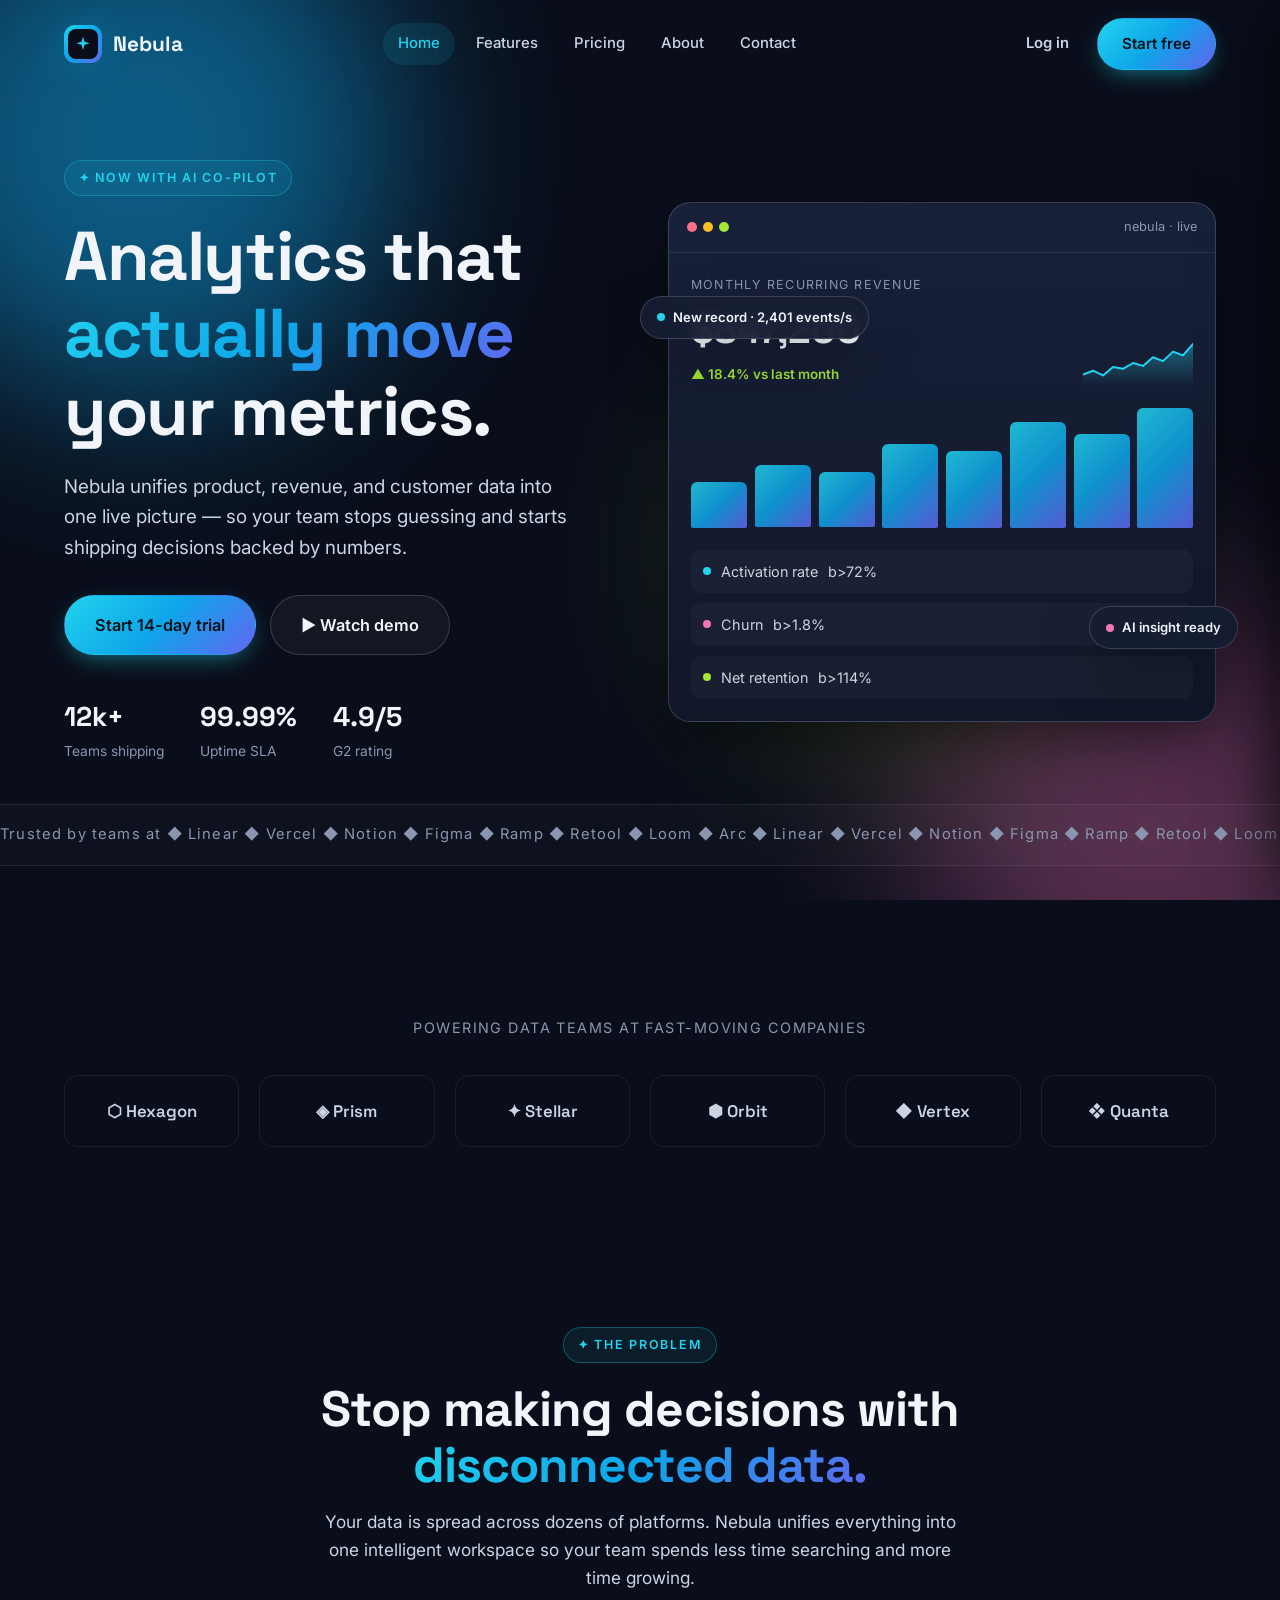
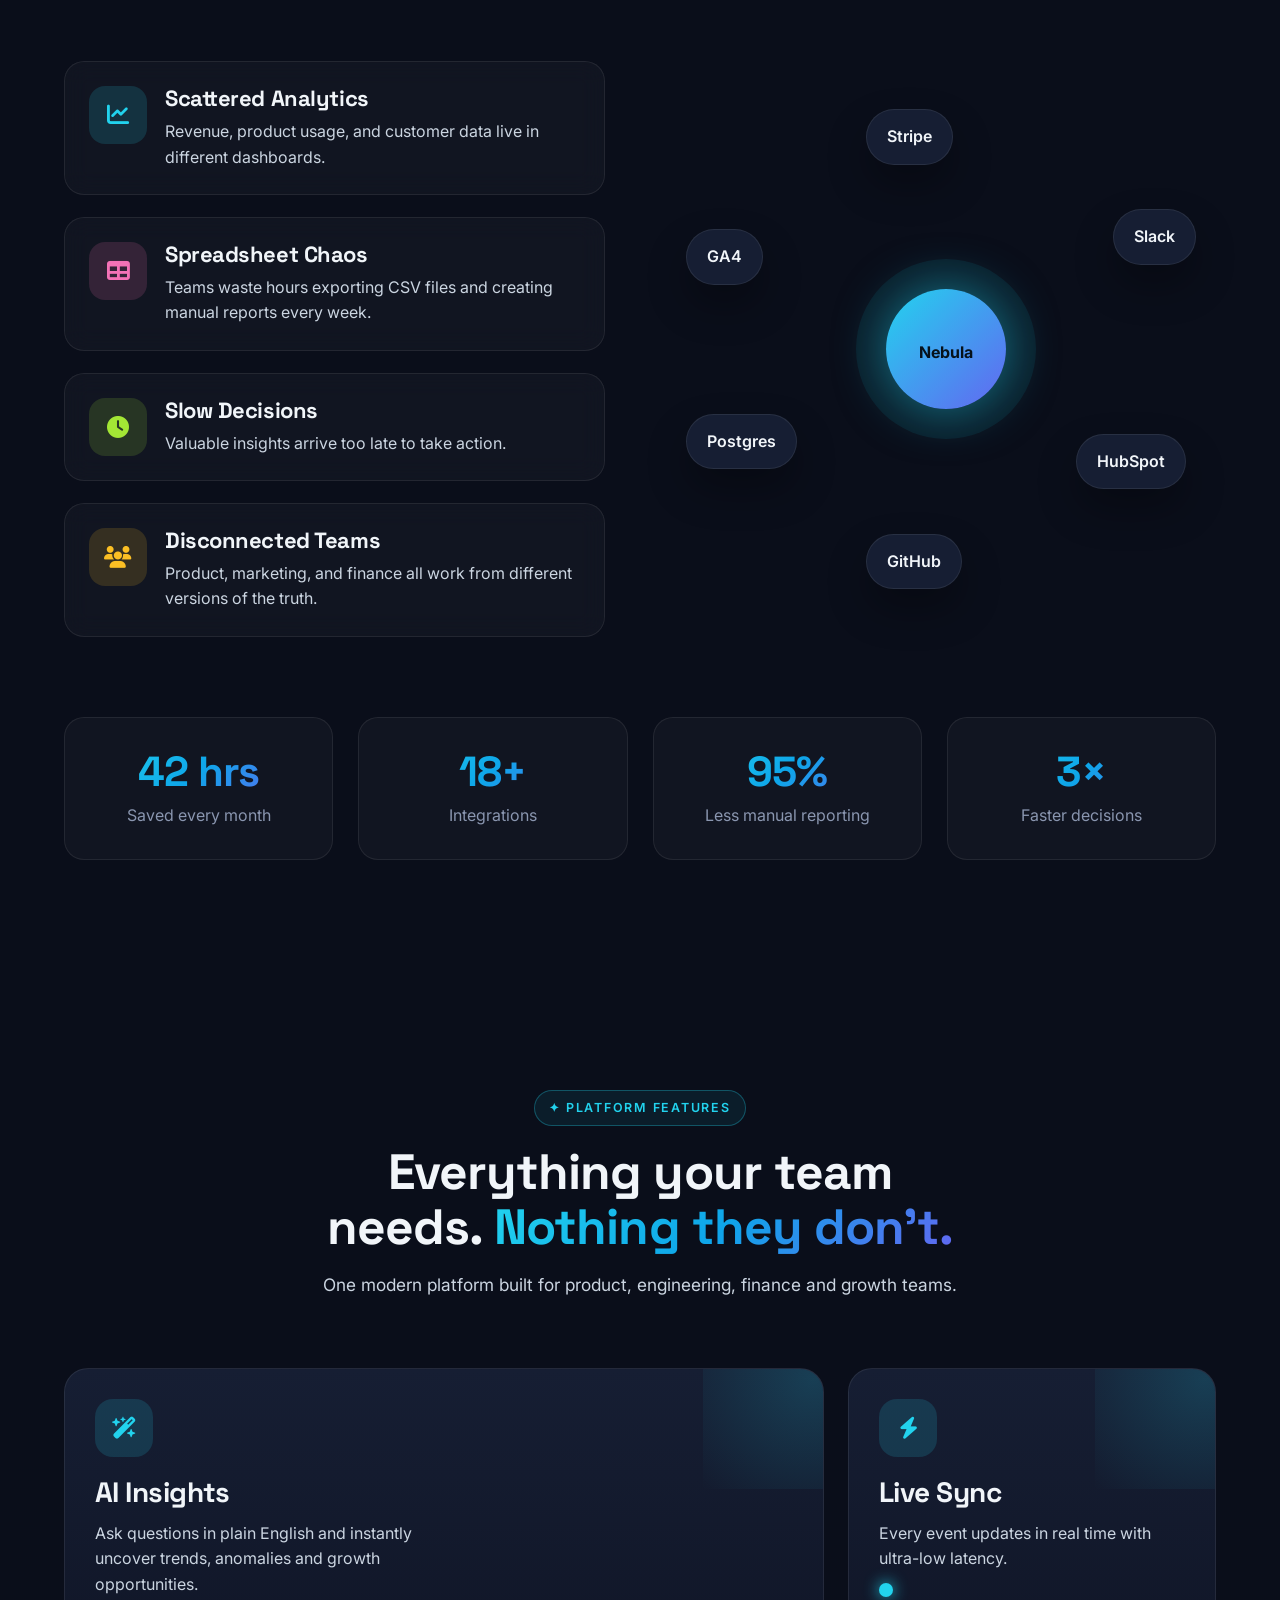
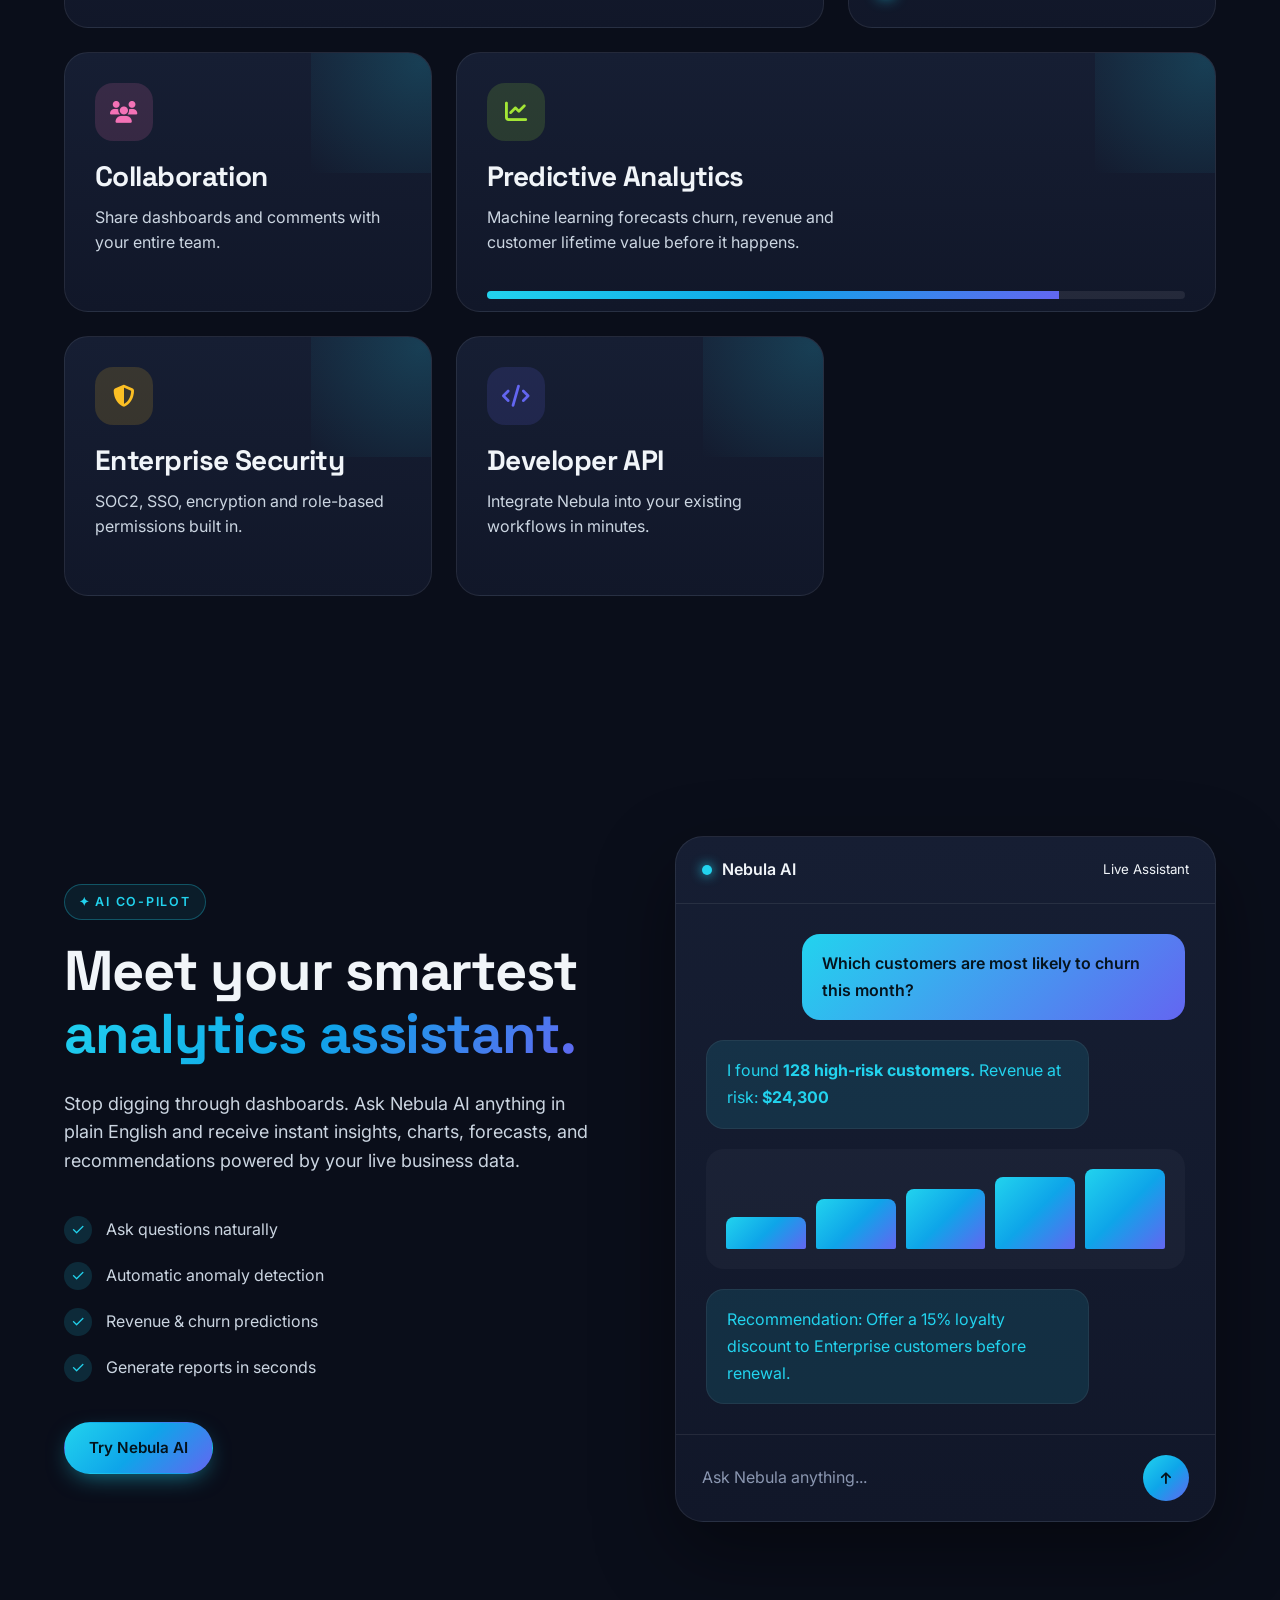
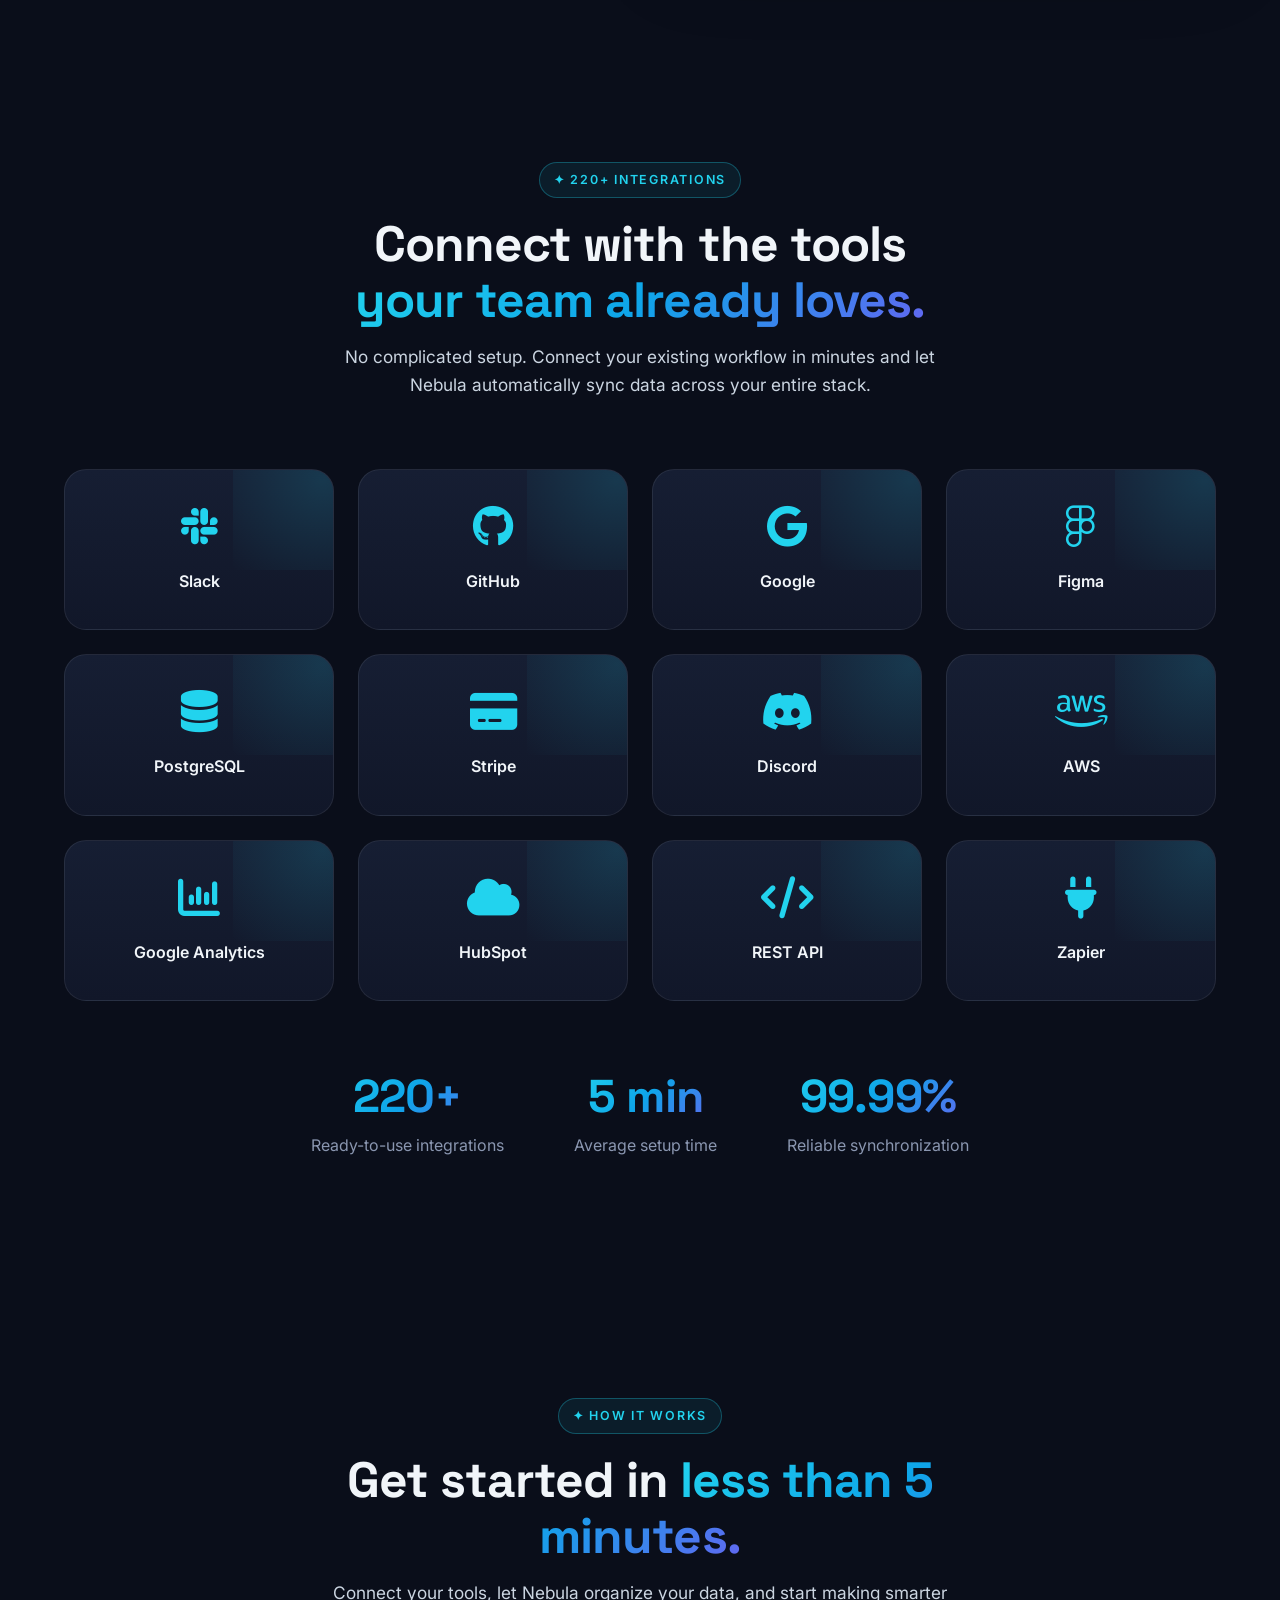
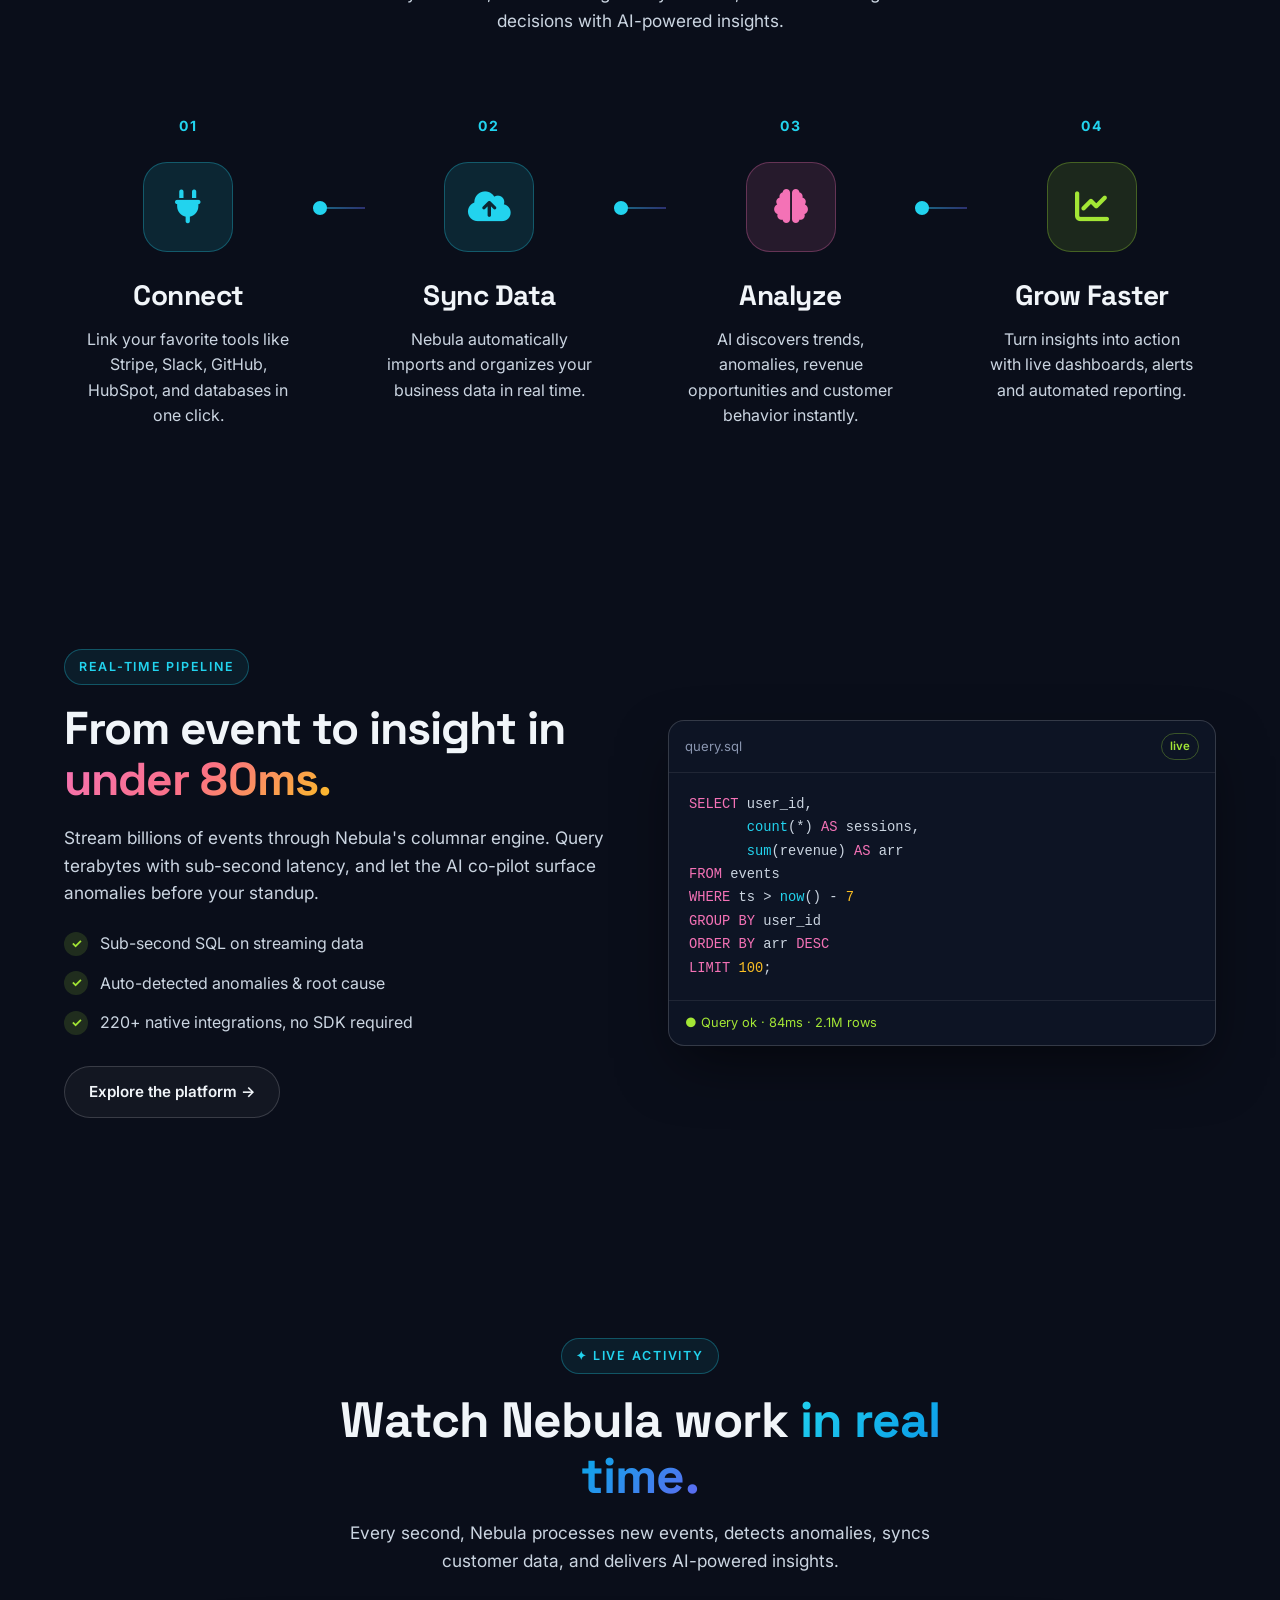
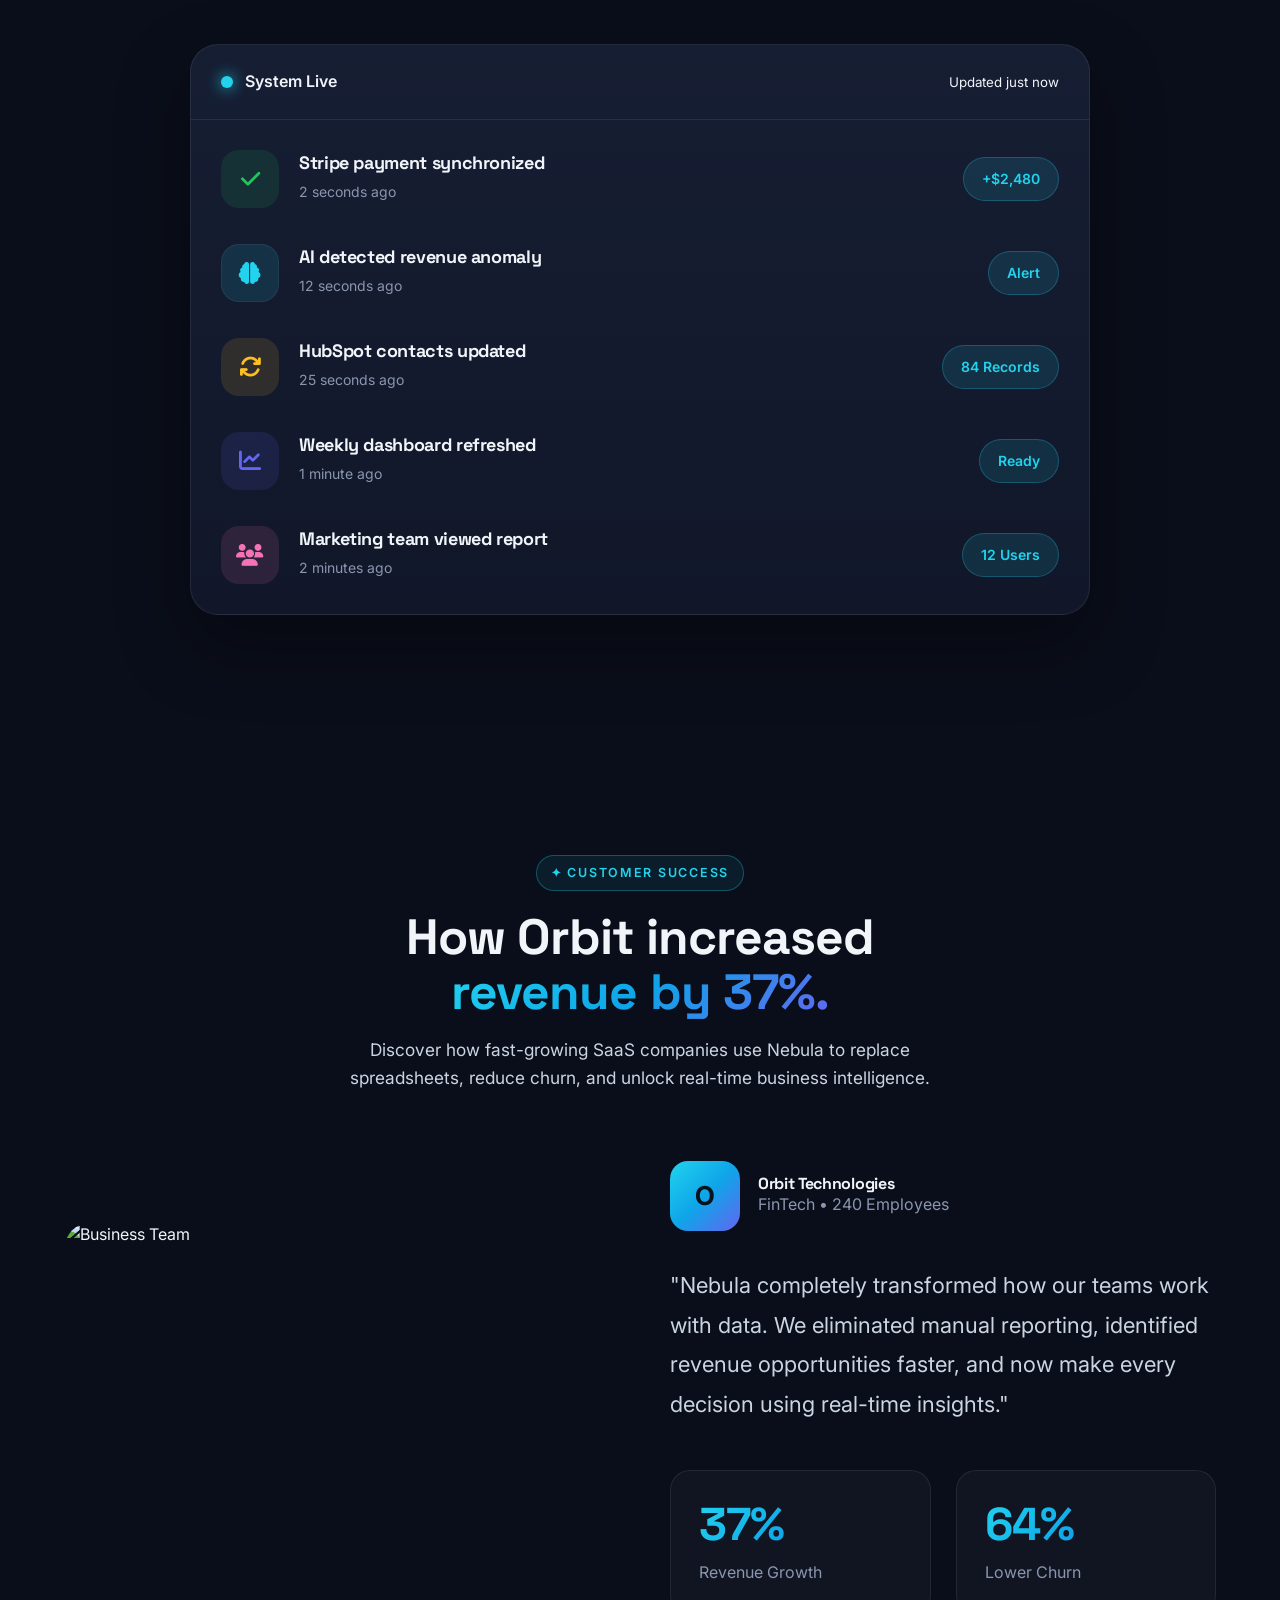
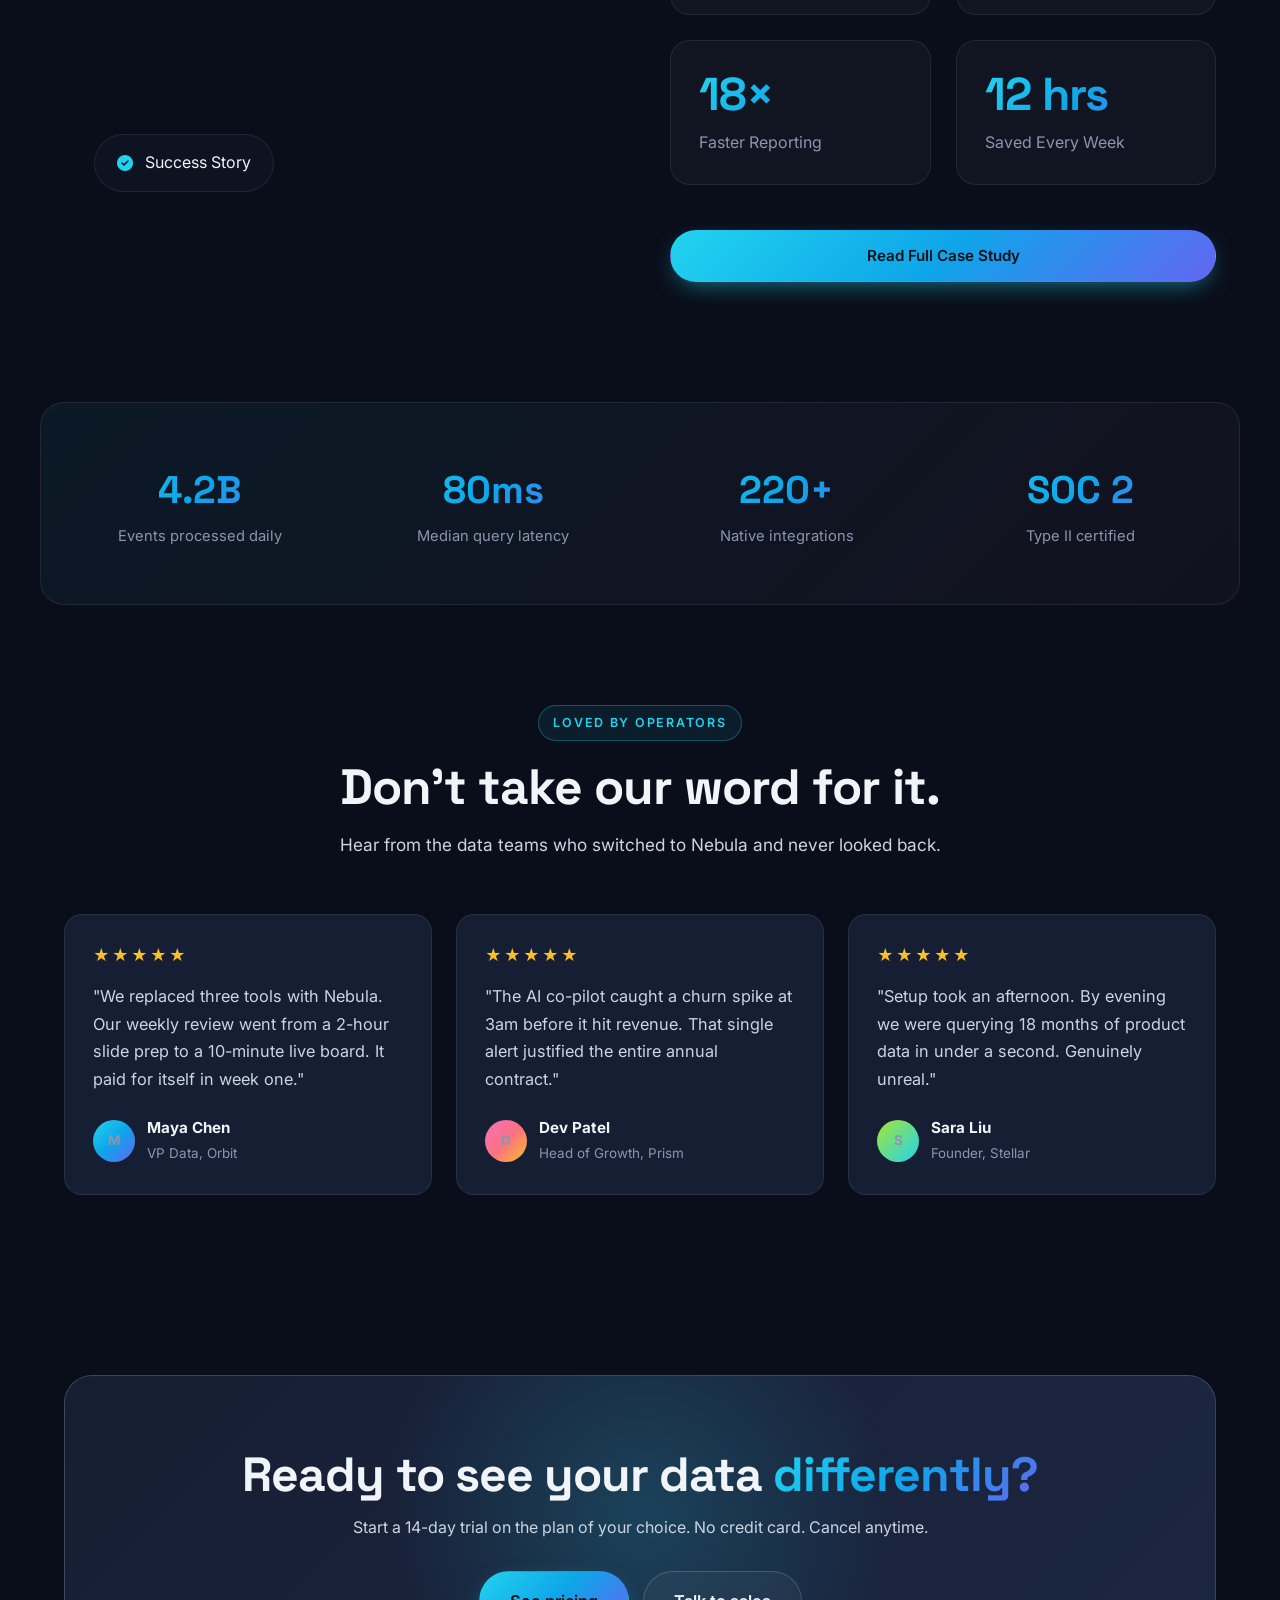
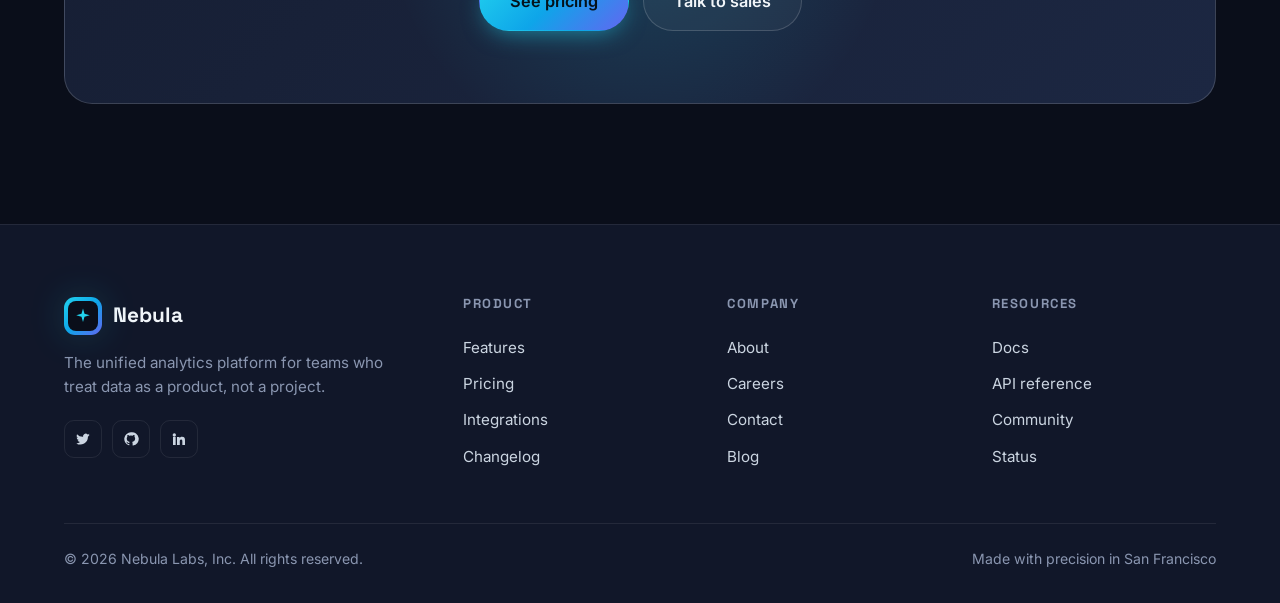
==== index.html @ f22a0300 "first commit" ====
<!DOCTYPE html>
<html lang="en">
<head>
<meta charset="UTF-8" />
<meta name="viewport" content="width=device-width, initial-scale=1.0" />
<title>Nebula — Analytics that actually move metrics</title>
<link rel="preconnect" href="https://fonts.googleapis.com" />
<link rel="preconnect" href="https://fonts.gstatic.com" crossorigin />
<link href="https://fonts.googleapis.com/css2?family=Inter:wght@400;500;600;700&family=Space+Grotesk:wght@500;600;700&display=swap" rel="stylesheet" />
<link rel="stylesheet" href="https://cdnjs.cloudflare.com/ajax/libs/font-awesome/6.7.2/css/all.min.css" integrity="sha512-Evv84Mr4kqVGRNSgIGL/F/aIDqQb7xQ2vcrdIwxfjThSH8CSR7PBEakCr51Ck+w+/U6swU2Im1vVX0SVk9ABhg==" crossorigin="anonymous" referrerpolicy="no-referrer" />
<link rel="stylesheet" href="css/common.css" />
<link rel="stylesheet" href="css/home.css" />
</head>
<body>
<div class="bg-blobs"><span class="blob blob-1"></span><span class="blob blob-2"></span><span class="blob blob-3"></span></div>

<!-- NAV -->
<header class="nav" id="nav">
  <div class="container nav-inner">
    <a href="index.html" class="brand">
      <span class="brand-mark"><svg width="18" height="18" viewBox="0 0 24 24" fill="none"><path d="M12 2L14 9L21 11L14 13L12 20L10 13L3 11L10 9L12 2Z" fill="#22d3ee"/></svg></span>
      Nebula
    </a>
    <nav class="nav-links">
      <a href="index.html" data-nav>Home</a>
      <a href="features.html" data-nav>Features</a>
      <a href="pricing.html" data-nav>Pricing</a>
      <a href="about.html" data-nav>About</a>
      <a href="contact.html" data-nav>Contact</a>
    </nav>
    <div class="nav-actions">
      <a href="login.html" class="login-link">Log in</a>
      <a href="pricing.html" class="btn btn-primary">Start free</a>
      <button class="hamburger" id="hamburger" aria-label="Open menu"><span></span><span></span><span></span></button>
    </div>
  </div>
</header>

<!-- MOBILE MENU -->
<aside class="mobile-menu" id="mobileMenu">
  <a href="index.html" class="mm-link" data-nav>Home</a>
  <a href="features.html" class="mm-link" data-nav>Features</a>
  <a href="pricing.html" class="mm-link" data-nav>Pricing</a>
  <a href="about.html" class="mm-link" data-nav>About</a>
  <a href="contact.html" class="mm-link" data-nav>Contact</a>
  <a href="login.html" class="btn btn-ghost mm-login">Log in</a>
  <a href="pricing.html" class="btn btn-primary mm-cta">Start free trial</a>
  <p class="mm-foot">© <span data-year></span> Nebula Labs, Inc.</p>
</aside>
<div class="menu-backdrop" id="menuBackdrop"></div>

<main>
  <!-- HERO -->
  <section class="hero">
    <div class="container hero-inner">
      <div class="hero-copy">
        <span class="eyebrow reveal">✦ Now with AI co-pilot</span>
        <h1 class="reveal d1">Analytics that <span class="grad-text">actually move</span> your metrics.</h1>
        <p class="reveal d2">Nebula unifies product, revenue, and customer data into one live picture — so your team stops guessing and starts shipping decisions backed by numbers.</p>
        <div class="hero-cta reveal d3">
          <a href="pricing.html" class="btn btn-primary btn-lg">Start 14-day trial</a>
          <a href="features.html" class="btn btn-ghost btn-lg">▶ Watch demo</a>
        </div>
        <div class="hero-stats reveal d4">
          <div><strong>12k+</strong><span>Teams shipping</span></div>
          <div><strong>99.99%</strong><span>Uptime SLA</span></div>
          <div><strong>4.9/5</strong><span>G2 rating</span></div>
        </div>
      </div>
      <div class="hero-visual reveal d2">
        <div class="dash-card">
          <div class="dash-head">
            <div class="dash-dots"><i></i><i></i><i></i></div>
            <span>nebula · live</span>
          </div>
          <div class="dash-body">
            <div class="dash-top">
              <div>
                <p class="dash-label">Monthly recurring revenue</p>
                <p class="dash-value">$<span id="mrr">847,200</span></p>
                <p class="dash-delta up">▲ 18.4% vs last month</p>
              </div>
              <div class="dash-spark" id="spark"></div>
            </div>
            <div class="dash-chart">
              <div class="bar" style="--h:38%"></div>
              <div class="bar" style="--h:52%"></div>
              <div class="bar" style="--h:46%"></div>
              <div class="bar" style="--h:70%"></div>
              <div class="bar" style="--h:64%"></div>
              <div class="bar" style="--h:88%"></div>
              <div class="bar" style="--h:78%"></div>
              <div class="bar" style="--h:100%"></div>
            </div>
            <div class="dash-rows">
              <div class="dash-row"><span class="dot" style="background:#22d3ee"></span>Activation rate<span>b>72%</b></span></div>
              <div class="dash-row"><span class="dot" style="background:#f472b6"></span>Churn<span>b>1.8%</b></span></div>
              <div class="dash-row"><span class="dot" style="background:#a3e635"></span>Net retention<span>b>114%</b></span></div>
            </div>
          </div>
        </div>
        <div class="float-pill pill-1"><span style="background:#22d3ee"></span>New record · 2,401 events/s</div>
        <div class="float-pill pill-2"><span style="background:#f472b6"></span>AI insight ready</div>
      </div>
    </div>
    <div class="marquee">
      <div class="marquee-track">
        <span>Trusted by teams at ◆ Linear ◆ Vercel ◆ Notion ◆ Figma ◆ Ramp ◆ Retool ◆ Loom ◆ Arc ◆ Linear ◆ Vercel ◆ Notion ◆ Figma ◆ Ramp ◆ Retool ◆ Loom ◆ Arc</span>
      </div>
    </div>
  </section>

  <!-- LOGOS -->
  <section class="logos">
    <div class="container">
      <p class="logos-title reveal">Powering data teams at fast-moving companies</p>
      <div class="logo-grid reveal d1">
        <div class="logo-item">⬡ Hexagon</div>
        <div class="logo-item">◈ Prism</div>
        <div class="logo-item">✦ Stellar</div>
        <div class="logo-item">⬢ Orbit</div>
        <div class="logo-item">◆ Vertex</div>
        <div class="logo-item">❖ Quanta</div>
      </div>
    </div>
  </section>

<!-- PROBLEM WE SOLVE -->
<section class="problem">
    <div class="container">

        <div class="section-head center reveal">
            <span class="eyebrow">✦ The Problem</span>

            <h2>
                Stop making decisions with
                <span class="grad-text">disconnected data.</span>
            </h2>

            <p>
                Your data is spread across dozens of platforms. Nebula unifies
                everything into one intelligent workspace so your team spends
                less time searching and more time growing.
            </p>
        </div>

        <div class="problem-grid">

            <!-- LEFT -->

            <div class="problem-left reveal">

                <div class="problem-card">
                    <div class="problem-icon">
                        <i class="fa-solid fa-chart-line"></i>
                    </div>

                    <div>
                        <h4>Scattered Analytics</h4>
                        <p>
                            Revenue, product usage, and customer data live in
                            different dashboards.
                        </p>
                    </div>
                </div>

                <div class="problem-card">
                    <div class="problem-icon pink">
                        <i class="fa-solid fa-table"></i>
                    </div>

                    <div>
                        <h4>Spreadsheet Chaos</h4>
                        <p>
                            Teams waste hours exporting CSV files and creating
                            manual reports every week.
                        </p>
                    </div>
                </div>

                <div class="problem-card">
                    <div class="problem-icon green">
                        <i class="fa-solid fa-clock"></i>
                    </div>

                    <div>
                        <h4>Slow Decisions</h4>
                        <p>
                            Valuable insights arrive too late to take action.
                        </p>
                    </div>
                </div>

                <div class="problem-card">
                    <div class="problem-icon orange">
                        <i class="fa-solid fa-users"></i>
                    </div>

                    <div>
                        <h4>Disconnected Teams</h4>
                        <p>
                            Product, marketing, and finance all work from
                            different versions of the truth.
                        </p>
                    </div>
                </div>

            </div>

            <!-- RIGHT -->

            <div class="problem-right reveal d2">

                <div class="network">

                    <div class="center-node">

                        <div class="pulse"></div>

                        <div class="core">

                            <i class="fa-solid fa-sparkles"></i>

                            <span>Nebula</span>

                        </div>

                    </div>

                    <div class="tool tool1">Stripe</div>

                    <div class="tool tool2">Slack</div>

                    <div class="tool tool3">HubSpot</div>

                    <div class="tool tool4">GitHub</div>

                    <div class="tool tool5">GA4</div>

                    <div class="tool tool6">Postgres</div>

                </div>

            </div>

        </div>

        <div class="problem-stats reveal">

            <div>

                <h3>42 hrs</h3>

                <span>Saved every month</span>

            </div>

            <div>

                <h3>18+</h3>

                <span>Integrations</span>

            </div>

            <div>

                <h3>95%</h3>

                <span>Less manual reporting</span>

            </div>

            <div>

                <h3>3×</h3>

                <span>Faster decisions</span>

            </div>

        </div>

    </div>
</section>

<!-- BENTO FEATURES -->
<section class="bento">
    <div class="container">

        <div class="section-head center reveal">
            <span class="eyebrow">✦ Platform Features</span>

            <h2>
                Everything your team needs.
                <span class="grad-text">Nothing they don't.</span>
            </h2>

            <p>
                One modern platform built for product, engineering,
                finance and growth teams.
            </p>
        </div>

        <div class="bento-grid">

            <!-- CARD 1 -->

            <article class="bento-card large reveal">

                <div class="card-icon">
                    <i class="fa-solid fa-wand-magic-sparkles"></i>
                </div>

                <h3>AI Insights</h3>

                <p>
                    Ask questions in plain English and instantly uncover
                    trends, anomalies and growth opportunities.
                </p>

                <div class="mini-chart">

                    <div style="height:45%"></div>
                    <div style="height:70%"></div>
                    <div style="height:58%"></div>
                    <div style="height:88%"></div>
                    <div style="height:100%"></div>

                </div>

            </article>

            <!-- CARD 2 -->

            <article class="bento-card reveal">

                <div class="card-icon cyan">
                    <i class="fa-solid fa-bolt"></i>
                </div>

                <h3>Live Sync</h3>

                <p>
                    Every event updates in real time with
                    ultra-low latency.
                </p>

                <span class="live-dot"></span>

            </article>

            <!-- CARD 3 -->

            <article class="bento-card reveal">

                <div class="card-icon pink">
                    <i class="fa-solid fa-users"></i>
                </div>

                <h3>Collaboration</h3>

                <p>
                    Share dashboards and comments with
                    your entire team.
                </p>

            </article>

            <!-- CARD 4 -->

            <article class="bento-card wide reveal">

                <div class="card-icon green">
                    <i class="fa-solid fa-chart-line"></i>
                </div>

                <h3>Predictive Analytics</h3>

                <p>
                    Machine learning forecasts churn,
                    revenue and customer lifetime value
                    before it happens.
                </p>

                <div class="progress-wrap">

                    <div class="progress">
                        <span></span>
                    </div>

                </div>

            </article>

            <!-- CARD 5 -->

            <article class="bento-card reveal">

                <div class="card-icon orange">
                    <i class="fa-solid fa-shield-halved"></i>
                </div>

                <h3>Enterprise Security</h3>

                <p>
                    SOC2, SSO, encryption and
                    role-based permissions built in.
                </p>

            </article>

            <!-- CARD 6 -->

            <article class="bento-card reveal">

                <div class="card-icon purple">
                    <i class="fa-solid fa-code"></i>
                </div>

                <h3>Developer API</h3>

                <p>
                    Integrate Nebula into your
                    existing workflows in minutes.
                </p>

            </article>

        </div>

    </div>
</section>

<!-- AI ASSISTANT -->
<section class="ai-showcase">
    <div class="container">

        <div class="ai-grid">

            <!-- LEFT CONTENT -->

            <div class="ai-content reveal">

                <span class="eyebrow">
                    ✦ AI Co-Pilot
                </span>

                <h2>
                    Meet your smartest
                    <span class="grad-text">
                        analytics assistant.
                    </span>
                </h2>

                <p>
                    Stop digging through dashboards. Ask Nebula AI anything in
                    plain English and receive instant insights, charts, forecasts,
                    and recommendations powered by your live business data.
                </p>

                <ul class="ai-list">

                    <li>
                        <span>✓</span>
                        Ask questions naturally
                    </li>

                    <li>
                        <span>✓</span>
                        Automatic anomaly detection
                    </li>

                    <li>
                        <span>✓</span>
                        Revenue & churn predictions
                    </li>

                    <li>
                        <span>✓</span>
                        Generate reports in seconds
                    </li>

                </ul>

                <a href="#" class="btn btn-primary">
                    Try Nebula AI
                </a>

            </div>

            <!-- RIGHT CHAT -->

            <div class="ai-chat reveal d2">

                <div class="chat-window">

                    <div class="chat-header">

                        <div class="chat-status">

                            <span></span>

                            Nebula AI

                        </div>

                        <small>Live Assistant</small>

                    </div>

                    <div class="chat-body">

                        <div class="msg user">

                            Which customers are most likely
                            to churn this month?

                        </div>

                        <div class="msg ai">

                            I found <strong>128 high-risk customers.</strong>

                            Revenue at risk:
                            <b>$24,300</b>

                        </div>

                        <div class="chart-box">

                            <div style="height:40%"></div>
                            <div style="height:62%"></div>
                            <div style="height:75%"></div>
                            <div style="height:90%"></div>
                            <div style="height:100%"></div>

                        </div>

                        <div class="msg ai">

                            Recommendation:

                            Offer a 15% loyalty discount to
                            Enterprise customers before renewal.

                        </div>

                    </div>

                    <div class="chat-input">

                        <span>
                            Ask Nebula anything...
                        </span>

                        <button>

                            <i class="fa-solid fa-arrow-up"></i>

                        </button>

                    </div>

                </div>

            </div>

        </div>

    </div>
</section>

<!-- ==========================
        INTEGRATIONS
=========================== -->
<section class="integrations">

    <div class="container">

        <div class="section-head center reveal">

            <span class="eyebrow">
                ✦ 220+ Integrations
            </span>

            <h2>
                Connect with the tools
                <span class="grad-text">
                    your team already loves.
                </span>
            </h2>

            <p>
                No complicated setup. Connect your existing workflow in minutes
                and let Nebula automatically sync data across your entire stack.
            </p>

        </div>

        <div class="integration-wrapper reveal">

            <div class="integration-grid">

                <div class="integration-card">
                    <i class="fa-brands fa-slack"></i>
                    <span>Slack</span>
                </div>

                <div class="integration-card">
                    <i class="fa-brands fa-github"></i>
                    <span>GitHub</span>
                </div>

                <div class="integration-card">
                    <i class="fa-brands fa-google"></i>
                    <span>Google</span>
                </div>

                <div class="integration-card">
                    <i class="fa-brands fa-figma"></i>
                    <span>Figma</span>
                </div>

                <div class="integration-card">
                    <i class="fa-solid fa-database"></i>
                    <span>PostgreSQL</span>
                </div>

                <div class="integration-card">
                    <i class="fa-solid fa-credit-card"></i>
                    <span>Stripe</span>
                </div>

                <div class="integration-card">
                    <i class="fa-brands fa-discord"></i>
                    <span>Discord</span>
                </div>

                <div class="integration-card">
                    <i class="fa-brands fa-aws"></i>
                    <span>AWS</span>
                </div>

                <div class="integration-card">
                    <i class="fa-solid fa-chart-column"></i>
                    <span>Google Analytics</span>
                </div>

                <div class="integration-card">
                    <i class="fa-solid fa-cloud"></i>
                    <span>HubSpot</span>
                </div>

                <div class="integration-card">
                    <i class="fa-solid fa-code"></i>
                    <span>REST API</span>
                </div>

                <div class="integration-card">
                    <i class="fa-solid fa-plug"></i>
                    <span>Zapier</span>
                </div>

            </div>

        </div>

        <div class="integration-bottom reveal">

            <div class="integration-stat">
                <h3>220+</h3>
                <span>Ready-to-use integrations</span>
            </div>

            <div class="integration-stat">
                <h3>5 min</h3>
                <span>Average setup time</span>
            </div>

            <div class="integration-stat">
                <h3>99.99%</h3>
                <span>Reliable synchronization</span>
            </div>

        </div>

    </div>

</section>

<!--==================================
        HOW IT WORKS
===================================-->
<section class="how-it-works">

    <div class="container">

        <div class="section-head center reveal">

            <span class="eyebrow">
                ✦ How It Works
            </span>

            <h2>
                Get started in
                <span class="grad-text">less than 5 minutes.</span>
            </h2>

            <p>
                Connect your tools, let Nebula organize your data,
                and start making smarter decisions with AI-powered insights.
            </p>

        </div>

        <div class="workflow">

            <!-- STEP 1 -->

            <div class="workflow-step reveal">

                <div class="step-number">
                    01
                </div>

                <div class="step-icon">

                    <i class="fa-solid fa-plug"></i>

                </div>

                <h3>Connect</h3>

                <p>
                    Link your favorite tools like Stripe, Slack,
                    GitHub, HubSpot, and databases in one click.
                </p>

            </div>

            <!-- STEP 2 -->

            <div class="workflow-line"></div>

            <div class="workflow-step reveal d1">

                <div class="step-number">
                    02
                </div>

                <div class="step-icon cyan">

                    <i class="fa-solid fa-cloud-arrow-up"></i>

                </div>

                <h3>Sync Data</h3>

                <p>
                    Nebula automatically imports and organizes
                    your business data in real time.
                </p>

            </div>

            <!-- STEP 3 -->

            <div class="workflow-line"></div>

            <div class="workflow-step reveal d2">

                <div class="step-number">
                    03
                </div>

                <div class="step-icon pink">

                    <i class="fa-solid fa-brain"></i>

                </div>

                <h3>Analyze</h3>

                <p>
                    AI discovers trends, anomalies, revenue
                    opportunities and customer behavior instantly.
                </p>

            </div>

            <!-- STEP 4 -->

            <div class="workflow-line"></div>

            <div class="workflow-step reveal d3">

                <div class="step-number">
                    04
                </div>

                <div class="step-icon green">

                    <i class="fa-solid fa-chart-line"></i>

                </div>

                <h3>Grow Faster</h3>

                <p>
                    Turn insights into action with live dashboards,
                    alerts and automated reporting.
                </p>

            </div>

        </div>

    </div>

</section>

  <!-- FEATURE SPLIT -->
  <section class="split">
    <div class="container split-inner">
      <div class="split-copy reveal">
        <span class="eyebrow">Real-time pipeline</span>
        <h2>From event to insight in <span class="grad-text-warm">under 80ms.</span></h2>
        <p>Stream billions of events through Nebula's columnar engine. Query terabytes with sub-second latency, and let the AI co-pilot surface anomalies before your standup.</p>
        <ul class="check-list">
          <li><span class="check">✓</span> Sub-second SQL on streaming data</li>
          <li><span class="check">✓</span> Auto-detected anomalies & root cause</li>
          <li><span class="check">✓</span> 220+ native integrations, no SDK required</li>
        </ul>
        <a href="features.html" class="btn btn-ghost">Explore the platform →</a>
      </div>
      <div class="split-visual reveal d2">
        <div class="code-card">
          <div class="code-head"><span>query.sql</span><span class="code-badge">live</span></div>
          <pre class="code-block"><span class="kw">SELECT</span> user_id,
       <span class="fn">count</span>(*) <span class="kw">AS</span> sessions,
       <span class="fn">sum</span>(revenue) <span class="kw">AS</span> arr
<span class="kw">FROM</span> events
<span class="kw">WHERE</span> ts &gt; <span class="fn">now</span>() - <span class="num">7</span>
<span class="kw">GROUP BY</span> user_id
<span class="kw">ORDER BY</span> arr <span class="kw">DESC</span>
<span class="kw">LIMIT</span> <span class="num">100</span>;</pre>
          <div class="code-result">
            <span class="ok">● Query ok · 84ms · 2.1M rows</span>
          </div>
        </div>
      </div>
    </div>
  </section>

<!--==================================
        LIVE ACTIVITY
===================================-->

<section class="live-activity">

    <div class="container">

        <div class="section-head center reveal">

            <span class="eyebrow">
                ✦ Live Activity
            </span>

            <h2>
                Watch Nebula work
                <span class="grad-text">
                    in real time.
                </span>
            </h2>

            <p>
                Every second, Nebula processes new events, detects anomalies,
                syncs customer data, and delivers AI-powered insights.
            </p>

        </div>

        <div class="activity-board reveal">

            <div class="activity-header">

                <div class="live-status">

                    <span></span>

                    System Live

                </div>

                <small>Updated just now</small>

            </div>

            <div class="activity-list">

                <div class="activity-item">

                    <div class="activity-icon success">
                        <i class="fa-solid fa-check"></i>
                    </div>

                    <div class="activity-info">
                        <h4>Stripe payment synchronized</h4>
                        <span>2 seconds ago</span>
                    </div>

                    <div class="activity-tag">
                        +$2,480
                    </div>

                </div>

                <div class="activity-item">

                    <div class="activity-icon ai">
                        <i class="fa-solid fa-brain"></i>
                    </div>

                    <div class="activity-info">
                        <h4>AI detected revenue anomaly</h4>
                        <span>12 seconds ago</span>
                    </div>

                    <div class="activity-tag">
                        Alert
                    </div>

                </div>

                <div class="activity-item">

                    <div class="activity-icon sync">
                        <i class="fa-solid fa-arrows-rotate"></i>
                    </div>

                    <div class="activity-info">
                        <h4>HubSpot contacts updated</h4>
                        <span>25 seconds ago</span>
                    </div>

                    <div class="activity-tag">
                        84 Records
                    </div>

                </div>

                <div class="activity-item">

                    <div class="activity-icon chart">
                        <i class="fa-solid fa-chart-line"></i>
                    </div>

                    <div class="activity-info">
                        <h4>Weekly dashboard refreshed</h4>
                        <span>1 minute ago</span>
                    </div>

                    <div class="activity-tag">
                        Ready
                    </div>

                </div>

                <div class="activity-item">

                    <div class="activity-icon team">
                        <i class="fa-solid fa-users"></i>
                    </div>

                    <div class="activity-info">
                        <h4>Marketing team viewed report</h4>
                        <span>2 minutes ago</span>
                    </div>

                    <div class="activity-tag">
                        12 Users
                    </div>

                </div>

            </div>

        </div>

    </div>

</section>

<!--==================================
        SUCCESS STORY
===================================-->

<section class="success-story">

    <div class="container">

        <div class="section-head center reveal">

            <span class="eyebrow">
                ✦ Customer Success
            </span>

            <h2>
                How Orbit increased
                <span class="grad-text">
                    revenue by 37%.
                </span>
            </h2>

            <p>
                Discover how fast-growing SaaS companies use Nebula
                to replace spreadsheets, reduce churn, and unlock
                real-time business intelligence.
            </p>

        </div>

        <div class="story-box reveal">

            <!-- LEFT -->

            <div class="story-image">

                <img
                src="https://images.unsplash.com/photo-1521737604893-d14cc237f11d?w=900&q=80"
                alt="Business Team">

                <div class="story-tag">

                    <i class="fa-solid fa-circle-check"></i>

                    Success Story

                </div>

            </div>

            <!-- RIGHT -->

            <div class="story-content">

                <div class="company">

                    <div class="company-logo">
                        O
                    </div>

                    <div>

                        <h4>Orbit Technologies</h4>

                        <span>FinTech • 240 Employees</span>

                    </div>

                </div>

                <blockquote>

                    "Nebula completely transformed how our teams
                    work with data. We eliminated manual reporting,
                    identified revenue opportunities faster, and now
                    make every decision using real-time insights."

                </blockquote>

                <div class="story-metrics">

                    <div>

                        <h3>37%</h3>

                        <span>Revenue Growth</span>

                    </div>

                    <div>

                        <h3>64%</h3>

                        <span>Lower Churn</span>

                    </div>

                    <div>

                        <h3>18×</h3>

                        <span>Faster Reporting</span>

                    </div>

                    <div>

                        <h3>12 hrs</h3>

                        <span>Saved Every Week</span>

                    </div>

                </div>

                <a href="#" class="btn btn-primary">

                    Read Full Case Study

                </a>

            </div>

        </div>

    </div>

</section>

  <!-- STATS BAND -->
  <section class="band">
    <div class="container band-inner">
      <div class="band-item reveal"><strong>4.2B</strong><p>Events processed daily</p></div>
      <div class="band-item reveal d1"><strong>80ms</strong><p>Median query latency</p></div>
      <div class="band-item reveal d2"><strong>220+</strong><p>Native integrations</p></div>
      <div class="band-item reveal d3"><strong>SOC 2</strong><p>Type II certified</p></div>
    </div>
  </section>

  <!-- TESTIMONIALS -->
  <section class="quotes">
    <div class="container">
      <div class="section-head center reveal">
        <span class="eyebrow">Loved by operators</span>
        <h2>Don't take our word for it.</h2>
        <p>Hear from the data teams who switched to Nebula and never looked back.</p>
      </div>
      <div class="quote-grid">
        <figure class="quote-card reveal">
          <div class="stars">★★★★★</div>
          <blockquote>"We replaced three tools with Nebula. Our weekly review went from a 2-hour slide prep to a 10-minute live board. It paid for itself in week one."</blockquote>
          <figcaption><span class="avatar" style="background:var(--grad-primary)">M</span><div><strong>Maya Chen</strong><span>VP Data, Orbit</span></div></figcaption>
        </figure>
        <figure class="quote-card reveal d1">
          <div class="stars">★★★★★</div>
          <blockquote>"The AI co-pilot caught a churn spike at 3am before it hit revenue. That single alert justified the entire annual contract."</blockquote>
          <figcaption><span class="avatar" style="background:var(--grad-warm)">D</span><div><strong>Dev Patel</strong><span>Head of Growth, Prism</span></div></figcaption>
        </figure>
        <figure class="quote-card reveal d2">
          <div class="stars">★★★★★</div>
          <blockquote>"Setup took an afternoon. By evening we were querying 18 months of product data in under a second. Genuinely unreal."</blockquote>
          <figcaption><span class="avatar" style="background:var(--grad-cool)">S</span><div><strong>Sara Liu</strong><span>Founder, Stellar</span></div></figcaption>
        </figure>
      </div>
    </div>
  </section>

  <!-- CTA -->
  <section class="cta-final">
    <div class="container">
      <div class="cta-box reveal">
        <div class="cta-glow"></div>
        <h2>Ready to see your data <span class="grad-text">differently?</span></h2>
        <p>Start a 14-day trial on the plan of your choice. No credit card. Cancel anytime.</p>
        <div class="cta-actions">
          <a href="pricing.html" class="btn btn-primary btn-lg">See pricing</a>
          <a href="contact.html" class="btn btn-ghost btn-lg">Talk to sales</a>
        </div>
      </div>
    </div>
  </section>
</main>

<!-- FOOTER -->
<footer class="footer">
  <div class="container">
    <div class="footer-grid">
      <div class="footer-brand">
        <a href="index.html" class="brand">
          <span class="brand-mark"><svg width="18" height="18" viewBox="0 0 24 24" fill="none"><path d="M12 2L14 9L21 11L14 13L12 20L10 13L3 11L10 9L12 2Z" fill="#22d3ee"/></svg></span>
          Nebula
        </a>
        <p>The unified analytics platform for teams who treat data as a product, not a project.</p>
        <div class="socials">
          <a href="#" aria-label="Twitter"><svg width="16" height="16" viewBox="0 0 24 24" fill="currentColor"><path d="M22 5.8c-.7.3-1.5.5-2.3.6.8-.5 1.5-1.3 1.8-2.3-.8.5-1.7.8-2.6 1a4 4 0 0 0-6.8 3.6A11.3 11.3 0 0 1 3 4.8a4 4 0 0 0 1.2 5.3c-.6 0-1.2-.2-1.7-.5a4 4 0 0 0 3.2 4 4 4 0 0 1-1.8.1 4 4 0 0 0 3.7 2.8A8 8 0 0 1 2 18.6a11.3 11.3 0 0 0 6.1 1.8c7.3 0 11.3-6 11.3-11.3v-.5c.8-.6 1.5-1.3 2-2.1z"/></svg></a>
          <a href="#" aria-label="GitHub"><svg width="16" height="16" viewBox="0 0 24 24" fill="currentColor"><path d="M12 2a10 10 0 0 0-3.2 19.5c.5.1.7-.2.7-.5v-1.7c-2.8.6-3.4-1.3-3.4-1.3-.5-1.1-1.1-1.4-1.1-1.4-.9-.6.1-.6.1-.6 1 .1 1.5 1 1.5 1 .9 1.5 2.3 1.1 2.9.8.1-.6.3-1.1.6-1.4-2.2-.3-4.5-1.1-4.5-5 0-1.1.4-2 1-2.7-.1-.3-.4-1.3.1-2.7 0 0 .8-.3 2.7 1a9.4 9.4 0 0 1 5 0c1.9-1.3 2.7-1 2.7-1 .5 1.4.2 2.4.1 2.7.6.7 1 1.6 1 2.7 0 3.9-2.3 4.7-4.5 5 .3.3.7 1 .7 2v3c0 .3.2.6.7.5A10 10 0 0 0 12 2z"/></svg></a>
          <a href="#" aria-label="LinkedIn"><svg width="16" height="16" viewBox="0 0 24 24" fill="currentColor"><path d="M4.98 3.5a2.5 2.5 0 1 1 0 5 2.5 2.5 0 0 1 0-5zM3 9h4v12H3zM9 9h3.8v1.7h.1c.5-1 1.8-2 3.6-2 3.9 0 4.5 2.5 4.5 5.8V21h-4v-5.3c0-1.3 0-2.9-1.8-2.9s-2 1.4-2 2.8V21H9z"/></svg></a>
        </div>
      </div>
      <div class="footer-col">
        <h4>Product</h4>
        <a href="features.html">Features</a>
        <a href="pricing.html">Pricing</a>
        <a href="#">Integrations</a>
        <a href="#">Changelog</a>
      </div>
      <div class="footer-col">
        <h4>Company</h4>
        <a href="about.html">About</a>
        <a href="#">Careers</a>
        <a href="contact.html">Contact</a>
        <a href="#">Blog</a>
      </div>
      <div class="footer-col">
        <h4>Resources</h4>
        <a href="#">Docs</a>
        <a href="#">API reference</a>
        <a href="#">Community</a>
        <a href="#">Status</a>
      </div>
    </div>
    <div class="footer-bottom">
      <p>© <span data-year></span> Nebula Labs, Inc. All rights reserved.</p>
      <p>Made with precision in San Francisco</p>
    </div>
  </div>
</footer>

<script src="js/common.js"></script>
<script src="js/home.js"></script>
</body>
</html>
---- css/common.css ----
/* ===== Nebula — Shared Design System ===== */
:root {
  --bg: #0a0e1a;
  --bg-soft: #111729;
  --surface: #161e33;
  --surface-2: #1c2742;
  --border: rgba(255, 255, 255, 0.08);
  --border-strong: rgba(255, 255, 255, 0.16);

  --text: #f1f5f9;
  --text-soft: #cbd5e1;
  --text-muted: #8a96b0;

  --primary: #22d3ee;
  --primary-2: #0ea5e9;
  --accent: #f472b6;
  --accent-2: #fb7185;
  --lime: #a3e635;
  --amber: #fbbf24;

  --grad-primary: linear-gradient(135deg, #22d3ee 0%, #0ea5e9 50%, #6366f1 100%);
  --grad-warm: linear-gradient(135deg, #f472b6 0%, #fb7185 50%, #fbbf24 100%);
  --grad-cool: linear-gradient(135deg, #a3e635 0%, #22d3ee 100%);

  --shadow-lg: 0 24px 60px -12px rgba(0, 0, 0, 0.55);
  --shadow-glow: 0 0 40px -8px rgba(34, 211, 238, 0.45);

  --radius: 18px;
  --radius-sm: 12px;
  --max: 1200px;

  --font: 'Inter', -apple-system, BlinkMacSystemFont, 'Segoe UI', Roboto, sans-serif;
  --font-display: 'Space Grotesk', 'Inter', sans-serif;
}

* { margin: 0; padding: 0; box-sizing: border-box; }

html { scroll-behavior: smooth; }

body {
  font-family: var(--font);
  background: var(--bg);
  color: var(--text);
  line-height: 1.6;
  overflow-x: hidden;
  -webkit-font-smoothing: antialiased;
}

a { color: inherit; text-decoration: none; }
ul { list-style: none; }
img { max-width: 100%; display: block; }

/* ===== Layout ===== */
.container {
  width: 100%;
  max-width: var(--max);
  margin: 0 auto;
  padding: 0 24px;
}

section { padding: 100px 0; position: relative; }

.eyebrow {
  display: inline-flex;
  align-items: center;
  gap: 8px;
  font-size: 0.78rem;
  font-weight: 600;
  letter-spacing: 0.14em;
  text-transform: uppercase;
  color: var(--primary);
  padding: 7px 14px;
  border: 1px solid rgba(34, 211, 238, 0.3);
  border-radius: 999px;
  background: rgba(34, 211, 238, 0.08);
}

h1, h2, h3, h4 { font-family: var(--font-display); font-weight: 700; line-height: 1.12; letter-spacing: -0.02em; }

.section-head { max-width: 640px; margin-bottom: 56px; }
.section-head.center { margin-left: auto; margin-right: auto; text-align: center; }
.section-head h2 { font-size: clamp(2rem, 4vw, 3.1rem); margin: 18px 0 16px; }
.section-head p { color: var(--text-soft); font-size: 1.08rem; }

/* ===== Buttons ===== */
.btn {
  display: inline-flex;
  align-items: center;
  justify-content: center;
  gap: 9px;
  font-weight: 600;
  font-size: 0.95rem;
  padding: 13px 24px;
  border-radius: 999px;
  border: 1px solid transparent;
  cursor: pointer;
  transition: transform 0.2s ease, box-shadow 0.2s ease, background 0.2s ease;
  white-space: nowrap;
}
.btn:active { transform: translateY(1px); }

.btn-primary {
  background: var(--grad-primary);
  color: #04121a;
  box-shadow: 0 8px 24px -8px rgba(34, 211, 238, 0.6);
}
.btn-primary:hover { transform: translateY(-2px); box-shadow: 0 14px 32px -8px rgba(34, 211, 238, 0.8); }

.btn-ghost {
  background: rgba(255, 255, 255, 0.04);
  color: var(--text);
  border-color: var(--border-strong);
}
.btn-ghost:hover { background: rgba(255, 255, 255, 0.09); transform: translateY(-2px); }

.btn-warm {
  background: var(--grad-warm);
  color: #2a0a18;
  box-shadow: 0 8px 24px -8px rgba(244, 114, 182, 0.5);
}
.btn-warm:hover { transform: translateY(-2px); }

.btn-lg { padding: 16px 30px; font-size: 1.02rem; }

/* ===== Navbar ===== */
.nav {
  position: fixed;
  top: 0; left: 0; right: 0;
  z-index: 100;
  padding: 18px 0;
  transition: background 0.3s ease, border-color 0.3s ease, padding 0.3s ease;
  border-bottom: 1px solid transparent;
}
.nav.scrolled {
  background: rgba(10, 14, 26, 0.82);
  backdrop-filter: blur(18px);
  border-bottom-color: var(--border);
  padding: 12px 0;
}
.nav-inner { display: flex; align-items: center; justify-content: space-between; }

.brand { display: flex; align-items: center; gap: 11px; font-family: var(--font-display); font-weight: 700; font-size: 1.3rem; }
.brand-mark {
  width: 38px; height: 38px;
  border-radius: 11px;
  background: var(--grad-primary);
  display: grid; place-items: center;
  box-shadow: var(--shadow-glow);
  position: relative;
}
.brand-mark::after {
  content: '';
  position: absolute; inset: 4px;
  border-radius: 8px;
  background: var(--bg);
}
.brand-mark svg { position: relative; z-index: 1; }

.nav-links { display: flex; align-items: center; gap: 6px; }
.nav-links a {
  padding: 9px 15px;
  border-radius: 999px;
  font-size: 0.93rem;
  font-weight: 500;
  color: var(--text-soft);
  transition: color 0.2s, background 0.2s;
}
.nav-links a:hover { color: var(--text); background: rgba(255, 255, 255, 0.05); }
.nav-links a.active { color: var(--primary); background: rgba(34, 211, 238, 0.1); }

.nav-actions { display: flex; align-items: center; gap: 12px; }
.nav-actions .login-link {
  font-weight: 600; font-size: 0.93rem; color: var(--text-soft);
  padding: 9px 16px; border-radius: 999px; transition: color 0.2s;
}
.nav-actions .login-link:hover { color: var(--text); }

/* Hamburger */
.hamburger {
  display: none;
  flex-direction: column;
  gap: 5px;
  width: 44px; height: 44px;
  border: 1px solid var(--border-strong);
  border-radius: 12px;
  background: rgba(255, 255, 255, 0.04);
  cursor: pointer;
  align-items: center;
  justify-content: center;
  z-index: 120;
  transition: background 0.2s;
}
.hamburger span {
  width: 20px; height: 2px;
  background: var(--text);
  border-radius: 2px;
  transition: transform 0.3s ease, opacity 0.2s ease;
}
.hamburger.open span:nth-child(1) { transform: translateY(7px) rotate(45deg); }
.hamburger.open span:nth-child(2) { opacity: 0; }
.hamburger.open span:nth-child(3) { transform: translateY(-7px) rotate(-45deg); }

/* ===== Mobile menu: full height, half width ===== */
.mobile-menu {
  position: fixed;
  top: 0; right: 0;
  height: 100vh;
  width: 50vw;
  min-width: 280px;
  max-width: 420px;
  background: linear-gradient(180deg, #111729 0%, #0a0e1a 100%);
  border-left: 1px solid var(--border-strong);
  z-index: 110;
  transform: translateX(100%);
  transition: transform 0.42s cubic-bezier(0.16, 1, 0.3, 1);
  display: flex;
  flex-direction: column;
  padding: 90px 28px 32px;
  overflow-y: auto;
  box-shadow: -24px 0 60px -20px rgba(0, 0, 0, 0.7);
}
.mobile-menu.open { transform: translateX(0); }
.mobile-menu::before {
  content: '';
  position: absolute;
  top: 0; right: 0;
  width: 240px; height: 240px;
  background: radial-gradient(circle, rgba(34, 211, 238, 0.18), transparent 70%);
  pointer-events: none;
}
.mobile-menu a.mm-link {
  display: block;
  padding: 16px 14px;
  font-size: 1.18rem;
  font-weight: 600;
  font-family: var(--font-display);
  color: var(--text-soft);
  border-radius: 12px;
  border-bottom: 1px solid var(--border);
  transition: color 0.2s, padding-left 0.2s, background 0.2s;
}
.mobile-menu a.mm-link:hover { color: var(--primary); padding-left: 22px; background: rgba(34, 211, 238, 0.06); }
.mobile-menu a.mm-link.active { color: var(--primary); }
.mobile-menu .mm-login {
  margin-top: 22px;
  width: 100%;
  font-size: 1.02rem;
  padding: 15px;
}
.mobile-menu .mm-cta { margin-top: 12px; width: 100%; }
.mobile-menu .mm-foot { margin-top: auto; padding-top: 28px; color: var(--text-muted); font-size: 0.82rem; }

.menu-backdrop {
  position: fixed; inset: 0;
  background: rgba(4, 8, 18, 0.6);
  backdrop-filter: blur(3px);
  z-index: 105;
  opacity: 0; pointer-events: none;
  transition: opacity 0.3s ease;
}
.menu-backdrop.open { opacity: 1; pointer-events: auto; }

@media (max-width: 880px) {
  .nav-links, .nav-actions .login-link, .nav-actions .btn { display: none; }
  .hamburger { display: flex; }
}

/* ===== Footer ===== */
.footer {
  border-top: 1px solid var(--border);
  background: var(--bg-soft);
  padding: 72px 0 32px;
  position: relative;
}
.footer-grid {
  display: grid;
  grid-template-columns: 1.6fr repeat(3, 1fr);
  gap: 40px;
  margin-bottom: 48px;
}
.footer-brand p { color: var(--text-muted); margin: 16px 0 20px; max-width: 320px; font-size: 0.95rem; }
.socials { display: flex; gap: 10px; }
.socials a {
  width: 38px; height: 38px;
  border-radius: 10px;
  border: 1px solid var(--border);
  display: grid; place-items: center;
  color: var(--text-soft);
  transition: all 0.2s;
}
.socials a:hover { color: var(--primary); border-color: var(--primary); transform: translateY(-3px); }
.footer-col h4 { font-size: 0.82rem; letter-spacing: 0.12em; text-transform: uppercase; color: var(--text-muted); margin-bottom: 18px; }
.footer-col a { display: block; color: var(--text-soft); padding: 6px 0; font-size: 0.95rem; transition: color 0.2s; }
.footer-col a:hover { color: var(--primary); }
.footer-bottom {
  border-top: 1px solid var(--border);
  padding-top: 24px;
  display: flex; justify-content: space-between; align-items: center;
  flex-wrap: wrap; gap: 12px;
  color: var(--text-muted); font-size: 0.88rem;
}

@media (max-width: 760px) {
  .footer-grid { grid-template-columns: 1fr 1fr; gap: 32px; }
  .footer-brand { grid-column: 1 / -1; }
}
@media (max-width: 480px) {
  .footer-grid { grid-template-columns: 1fr; }
  .footer-bottom { flex-direction: column; text-align: center; }
}

/* ===== Reveal on scroll ===== */
.reveal { opacity: 0; transform: translateY(28px); transition: opacity 0.7s ease, transform 0.7s ease; }
.reveal.in { opacity: 1; transform: none; }
.reveal.d1 { transition-delay: 0.08s; }
.reveal.d2 { transition-delay: 0.16s; }
.reveal.d3 { transition-delay: 0.24s; }
.reveal.d4 { transition-delay: 0.32s; }

@media (prefers-reduced-motion: reduce) {
  .reveal { opacity: 1; transform: none; transition: none; }
  * { animation: none !important; transition: none !important; }
}

/* ===== Background blobs (shared) ===== */
.bg-blobs { position: fixed; inset: 0; z-index: -1; overflow: hidden; pointer-events: none; }
.blob { position: absolute; border-radius: 50%; filter: blur(90px); opacity: 0.5; }
.blob-1 { width: 520px; height: 520px; background: #0ea5e9; top: -120px; left: -120px; }
.blob-2 { width: 460px; height: 460px; background: #f472b6; bottom: -160px; right: -100px; opacity: 0.32; }
.blob-3 { width: 380px; height: 380px; background: #a3e635; top: 40%; left: 55%; opacity: 0.22; }

/* scrollbar */
::-webkit-scrollbar { width: 10px; }
::-webkit-scrollbar-track { background: var(--bg); }
::-webkit-scrollbar-thumb { background: var(--surface-2); border-radius: 999px; }
::-webkit-scrollbar-thumb:hover { background: #2a3a5e; }
---- css/home.css ----
/* ===== Home page ===== */
.hero {
  padding: 160px 0 80px;
  position: relative;
  overflow: hidden;
}
.hero-inner {
  display: grid;
  grid-template-columns: 1fr 1fr;
  gap: 56px;
  align-items: center;
}
.hero-copy h1 {
  font-size: clamp(2.6rem, 5.4vw, 4.6rem);
  margin: 22px 0;
}
.hero-copy p {
  color: var(--text-soft);
  font-size: 1.18rem;
  max-width: 520px;
  margin-bottom: 32px;
}
.grad-text {
  background: var(--grad-primary);
  -webkit-background-clip: text;
  background-clip: text;
  color: transparent;
}
.grad-text-warm {
  background: var(--grad-warm);
  -webkit-background-clip: text;
  background-clip: text;
  color: transparent;
}
.hero-cta { display: flex; gap: 14px; flex-wrap: wrap; margin-bottom: 40px; }
.hero-stats { display: flex; gap: 36px; flex-wrap: wrap; }
.hero-stats strong { display: block; font-family: var(--font-display); font-size: 1.7rem; color: var(--text); }
.hero-stats span { color: var(--text-muted); font-size: 0.86rem; }

/* Hero dashboard mock */
.hero-visual { position: relative; }
.dash-card {
  background: linear-gradient(180deg, #18213a 0%, #111729 100%);
  border: 1px solid var(--border-strong);
  border-radius: 22px;
  box-shadow: var(--shadow-lg);
  overflow: hidden;
  animation: float 6s ease-in-out infinite;
}
@keyframes float { 0%,100%{transform:translateY(0)} 50%{transform:translateY(-10px)} }
.dash-head {
  display: flex; justify-content: space-between; align-items: center;
  padding: 14px 18px;
  border-bottom: 1px solid var(--border);
  font-size: 0.8rem; color: var(--text-muted);
}
.dash-dots { display: flex; gap: 6px; }
.dash-dots i { width: 10px; height: 10px; border-radius: 50%; background: #2a3a5e; }
.dash-dots i:nth-child(1){background:#fb7185} .dash-dots i:nth-child(2){background:#fbbf24} .dash-dots i:nth-child(3){background:#a3e635}
.dash-body { padding: 22px; }
.dash-top { display: flex; justify-content: space-between; align-items: flex-end; margin-bottom: 22px; }
.dash-label { font-size: 0.78rem; color: var(--text-muted); text-transform: uppercase; letter-spacing: 0.1em; }
.dash-value { font-family: var(--font-display); font-size: 2.4rem; font-weight: 700; margin: 4px 0; }
.dash-delta { font-size: 0.84rem; font-weight: 600; }
.dash-delta.up { color: var(--lime); }
.dash-spark { width: 110px; height: 44px; }
.dash-chart { display: flex; align-items: flex-end; gap: 8px; height: 120px; margin-bottom: 22px; }
.dash-chart .bar {
  flex: 1;
  height: var(--h);
  background: var(--grad-primary);
  border-radius: 6px 6px 2px 2px;
  opacity: 0.85;
  animation: grow 1s ease forwards;
  transform-origin: bottom;
}
@keyframes grow { from { transform: scaleY(0) } to { transform: scaleY(1) } }
.dash-rows { display: flex; flex-direction: column; gap: 10px; }
.dash-row {
  display: flex; align-items: center; gap: 10px;
  font-size: 0.9rem; color: var(--text-soft);
  padding: 10px 12px;
  background: rgba(255,255,255,0.03);
  border-radius: 10px;
}
.dash-row b { margin-left: auto; color: var(--text); font-weight: 600; }
.dot { width: 8px; height: 8px; border-radius: 50%; }
.float-pill {
  position: absolute;
  display: flex; align-items: center; gap: 8px;
  padding: 10px 16px;
  background: rgba(22,30,51,0.92);
  border: 1px solid var(--border-strong);
  border-radius: 999px;
  font-size: 0.82rem; font-weight: 600;
  backdrop-filter: blur(8px);
  box-shadow: var(--shadow-lg);
}
.float-pill span { width: 8px; height: 8px; border-radius: 50%; }
.pill-1 { top: 18%; left: -28px; animation: float 5s ease-in-out infinite; }
.pill-2 { bottom: 14%; right: -22px; animation: float 7s ease-in-out infinite reverse; }

/* Marquee */
.marquee {
  margin-top: 40px;
  border-top: 1px solid var(--border);
  border-bottom: 1px solid var(--border);
  padding: 18px 0;
  overflow: hidden;
  background: rgba(255,255,255,0.02);
}
.marquee-track { display: flex; white-space: nowrap; animation: scroll 28s linear infinite; }
.marquee-track span { font-size: 0.92rem; color: var(--text-muted); letter-spacing: 0.08em; }
@keyframes scroll { from { transform: translateX(0) } to { transform: translateX(-50%) } }

/* Logos */
.logos { padding: 70px 0; }
.logos-title { text-align: center; color: var(--text-muted); font-size: 0.9rem; letter-spacing: 0.1em; text-transform: uppercase; margin-bottom: 36px; }
.logo-grid { display: grid; grid-template-columns: repeat(6, 1fr); gap: 20px; }
.logo-item {
  display: grid; place-items: center;
  padding: 22px;
  border: 1px solid var(--border);
  border-radius: 14px;
  font-family: var(--font-display);
  font-weight: 600;
  color: var(--text-soft);
  font-size: 1.05rem;
  transition: all 0.25s;
}
.logo-item:hover { color: var(--text); border-color: var(--border-strong); transform: translateY(-4px); }

/* Split */
.split-inner { display: grid; grid-template-columns: 1fr 1fr; gap: 56px; align-items: center; }
.split-copy h2 { font-size: clamp(1.9rem, 3.6vw, 2.9rem); margin: 18px 0 18px; }
.split-copy p { color: var(--text-soft); font-size: 1.08rem; margin-bottom: 24px; }
.check-list { display: flex; flex-direction: column; gap: 14px; margin-bottom: 30px; }
.check-list li { display: flex; align-items: center; gap: 12px; color: var(--text-soft); }
.check { display: grid; place-items: center; width: 24px; height: 24px; border-radius: 50%; background: rgba(163,230,53,0.15); color: var(--lime); font-size: 0.8rem; font-weight: 700; flex-shrink: 0; }

.code-card {
  background: #0d1424;
  border: 1px solid var(--border-strong);
  border-radius: 16px;
  overflow: hidden;
  box-shadow: var(--shadow-lg);
}
.code-head { display: flex; justify-content: space-between; align-items: center; padding: 12px 16px; border-bottom: 1px solid var(--border); font-size: 0.82rem; color: var(--text-muted); }
.code-badge { color: var(--lime); font-size: 0.72rem; font-weight: 600; padding: 3px 8px; border: 1px solid rgba(163,230,53,0.3); border-radius: 999px; }
.code-block { font-family: 'JetBrains Mono', 'Courier New', monospace; font-size: 0.86rem; padding: 20px; line-height: 1.7; color: #cbd5e1; overflow-x: auto; }
.kw { color: #f472b6; } .fn { color: #22d3ee; } .num { color: #fbbf24; }
.code-result { padding: 12px 16px; border-top: 1px solid var(--border); font-size: 0.8rem; }
.ok { color: var(--lime); }

/* Band */
.band { padding: 0; }
.band-inner {
  display: grid;
  grid-template-columns: repeat(4, 1fr);
  gap: 24px;
  padding: 56px 24px;
  background: linear-gradient(135deg, rgba(34,211,238,0.06), rgba(244,114,182,0.04));
  border: 1px solid var(--border);
  border-radius: 24px;
}
.band-item { text-align: center; }
.band-item strong { display: block; font-family: var(--font-display); font-size: 2.4rem; background: var(--grad-primary); -webkit-background-clip: text; background-clip: text; color: transparent; }
.band-item p { color: var(--text-muted); font-size: 0.92rem; margin-top: 4px; }

/* Quotes */
.quote-grid { display: grid; grid-template-columns: repeat(3, 1fr); gap: 24px; }
.quote-card {
  background: var(--surface);
  border: 1px solid var(--border);
  border-radius: 18px;
  padding: 28px;
  transition: transform 0.25s, border-color 0.25s;
}
.quote-card:hover { transform: translateY(-6px); border-color: var(--border-strong); }
.stars { color: var(--amber); letter-spacing: 2px; margin-bottom: 14px; }
.quote-card blockquote { color: var(--text-soft); font-size: 1.02rem; line-height: 1.7; margin-bottom: 22px; }
.quote-card figcaption { display: flex; align-items: center; gap: 12px; }
.avatar { width: 42px; height: 42px; border-radius: 50%; display: grid; place-items: center; color: #04121a; font-weight: 700; }
.quote-card figcaption strong { display: block; font-size: 0.95rem; }
.quote-card figcaption span { color: var(--text-muted); font-size: 0.84rem; }

/* CTA final */
.cta-final { padding: 80px 0 120px; }
.cta-box {
  position: relative;
  text-align: center;
  padding: 72px 40px;
  border-radius: 28px;
  background: linear-gradient(135deg, #161e33 0%, #1c2742 100%);
  border: 1px solid var(--border-strong);
  overflow: hidden;
}
.cta-glow {
  position: absolute;
  top: -50%; left: 50%;
  transform: translateX(-50%);
  width: 600px; height: 600px;
  background: radial-gradient(circle, rgba(34,211,238,0.18), transparent 60%);
  pointer-events: none;
}
.cta-box h2 { font-size: clamp(2rem, 4vw, 3rem); margin-bottom: 14px; position: relative; }
.cta-box p { color: var(--text-soft); margin-bottom: 30px; position: relative; }
.cta-actions { display: flex; gap: 14px; justify-content: center; flex-wrap: wrap; position: relative; }

/* ===== Responsive ===== */
@media (max-width: 980px) {
  .hero-inner { grid-template-columns: 1fr; gap: 48px; }
  .hero-visual { max-width: 520px; }
  .split-inner { grid-template-columns: 1fr; gap: 40px; }
  .logo-grid { grid-template-columns: repeat(3, 1fr); }
  .quote-grid { grid-template-columns: 1fr; }
  .band-inner { grid-template-columns: repeat(2, 1fr); gap: 32px; }
}
@media (max-width: 560px) {
  .hero { padding: 130px 0 60px; }
  .logo-grid { grid-template-columns: repeat(2, 1fr); }
  .hero-stats { gap: 22px; }
  .pill-1, .pill-2 { display: none; }
  .band-inner { padding: 36px 18px; }
}

/* --------------------------------------------------------------------------------------- */
/*==================================================
                PROBLEM SECTION
==================================================*/

.problem{
    padding:110px 0;
}

.problem-grid{
    display:grid;
    grid-template-columns:1fr 1fr;
    gap:70px;
    align-items:center;
    margin-top:70px;
}

/*========================
LEFT
========================*/

.problem-left{
    display:grid;
    gap:22px;
}

.problem-card{

    display:flex;

    gap:18px;

    align-items:flex-start;

    padding:24px;

    border-radius:20px;

    background:rgba(255,255,255,.03);

    border:1px solid rgba(255,255,255,.08);

    transition:.35s;

    backdrop-filter:blur(12px);

}

.problem-card:hover{

    transform:translateY(-8px);

    border-color:rgba(34,211,238,.4);

    box-shadow:0 20px 50px rgba(0,0,0,.35);

}

.problem-icon{

    width:58px;

    height:58px;

    border-radius:16px;

    display:flex;

    justify-content:center;

    align-items:center;

    background:rgba(34,211,238,.15);

    color:#22d3ee;

    font-size:22px;

    flex-shrink:0;

}

.problem-icon.pink{

    color:#f472b6;

    background:rgba(244,114,182,.15);

}

.problem-icon.green{

    color:#a3e635;

    background:rgba(163,230,53,.15);

}

.problem-icon.orange{

    color:#fbbf24;

    background:rgba(251,191,36,.15);

}

.problem-card h4{

    margin-bottom:8px;

    font-size:22px;

}

.problem-card p{

    color:var(--text-soft);

}

/*========================
RIGHT
========================*/

.problem-right{

    display:flex;

    justify-content:center;

}

.network{

    width:520px;

    height:520px;

    position:relative;

}

.center-node{

    position:absolute;

    top:50%;

    left:50%;

    transform:translate(-50%,-50%);

}

.pulse{

    width:180px;

    height:180px;

    border-radius:50%;

    background:rgba(34,211,238,.08);

    animation:pulse 3s infinite;

}

.core{

    position:absolute;

    top:50%;

    left:50%;

    transform:translate(-50%,-50%);

    width:120px;

    height:120px;

    border-radius:50%;

    background:linear-gradient(135deg,#22d3ee,#6366f1);

    display:flex;

    flex-direction:column;

    justify-content:center;

    align-items:center;

    font-weight:700;

    color:#06121b;

    box-shadow:0 0 50px rgba(34,211,238,.5);

}

.core i{

    font-size:28px;

    margin-bottom:8px;

}

.tool{

    position:absolute;

    padding:14px 20px;

    border-radius:50px;

    background:#161e33;

    border:1px solid rgba(255,255,255,.08);

    font-weight:600;

    box-shadow:0 20px 40px rgba(0,0,0,.3);

    animation:float 5s ease-in-out infinite;

}

.tool1{top:20px;left:180px;}
.tool2{top:120px;right:10px;}
.tool3{bottom:120px;right:20px;}
.tool4{bottom:20px;left:180px;}
.tool5{top:140px;left:0;}
.tool6{bottom:140px;left:0;}

.problem-stats{

    margin-top:80px;

    display:grid;

    grid-template-columns:repeat(4,1fr);

    gap:25px;

}

.problem-stats div{

    text-align:center;

    padding:30px;

    border-radius:20px;

    background:rgba(255,255,255,.03);

    border:1px solid rgba(255,255,255,.08);

}

.problem-stats h3{

    font-size:42px;

    margin-bottom:8px;

    background:var(--grad-primary);

    -webkit-background-clip:text;

    color:transparent;

}

.problem-stats span{

    color:var(--text-muted);

}

@keyframes pulse{

    0%{

        transform:scale(.8);

        opacity:.8;

    }

    70%{

        transform:scale(1.3);

        opacity:0;

    }

    100%{

        transform:scale(1.3);

        opacity:0;

    }

}

@media(max-width:980px){

.problem-grid{

grid-template-columns:1fr;

}

.network{

width:100%;

height:420px;

}

.problem-stats{

grid-template-columns:repeat(2,1fr);

}

}

@media(max-width:600px){

.problem-stats{

grid-template-columns:1fr;

}

}

/*==============================
        BENTO GRID
==============================*/

.bento{
    padding:120px 0;
}

.bento-grid{

    display:grid;

    grid-template-columns:repeat(3,1fr);

    grid-auto-rows:260px;

    gap:24px;

    margin-top:70px;

}

.bento-card{

    background:linear-gradient(180deg,#161e33,#111729);

    border:1px solid rgba(255,255,255,.08);

    border-radius:24px;

    padding:30px;

    position:relative;

    overflow:hidden;

    transition:.35s;

}

.bento-card:hover{

    transform:translateY(-10px);

    border-color:#22d3ee;

    box-shadow:0 25px 60px rgba(0,0,0,.4);

}

.bento-card::before{

    content:"";

    position:absolute;

    width:220px;

    height:220px;

    right:-100px;

    top:-100px;

    background:radial-gradient(circle,
    rgba(34,211,238,.18),
    transparent);

}

.large{

    grid-column:span 2;

}

.wide{

    grid-column:span 2;

}

.card-icon{

    width:58px;

    height:58px;

    border-radius:18px;

    display:flex;

    justify-content:center;

    align-items:center;

    background:rgba(34,211,238,.15);

    color:#22d3ee;

    font-size:22px;

    margin-bottom:20px;

}

.card-icon.cyan{
background:rgba(34,211,238,.15);
color:#22d3ee;
}

.card-icon.green{
background:rgba(163,230,53,.15);
color:#a3e635;
}

.card-icon.orange{
background:rgba(251,191,36,.15);
color:#fbbf24;
}

.card-icon.pink{
background:rgba(244,114,182,.15);
color:#f472b6;
}

.card-icon.purple{
background:rgba(99,102,241,.15);
color:#6366f1;
}

.bento-card h3{

    margin-bottom:12px;

    font-size:28px;

}

.bento-card p{

    color:var(--text-soft);

    max-width:380px;

}

/* Mini Chart */

.mini-chart{

    display:flex;

    align-items:flex-end;

    gap:10px;

    height:120px;

    margin-top:35px;

}

.mini-chart div{

    flex:1;

    border-radius:8px 8px 2px 2px;

    background:var(--grad-primary);

    animation:grow 1s ease;

}

/* Live */

.live-dot{

    width:14px;

    height:14px;

    border-radius:50%;

    background:#22d3ee;

    position:absolute;

    bottom:30px;

    left:30px;

    box-shadow:0 0 15px #22d3ee;

    animation:pulseLive 2s infinite;

}

/* Progress */

.progress-wrap{

    margin-top:35px;

}

.progress{

    width:100%;

    height:8px;

    background:rgba(255,255,255,.08);

    border-radius:30px;

    overflow:hidden;

}

.progress span{

    display:block;

    width:82%;

    height:100%;

    background:var(--grad-primary);

}

/* Responsive */

@media(max-width:980px){

.bento-grid{

grid-template-columns:1fr;

grid-auto-rows:auto;

}

.large,
.wide{

grid-column:auto;

}

}

@keyframes pulseLive{

0%,100%{

transform:scale(1);

opacity:1;

}

50%{

transform:scale(1.5);

opacity:.4;

}

}

/*=====================================
        AI SHOWCASE
=====================================*/

.ai-showcase{

    padding:120px 0;

}

.ai-grid{

    display:grid;

    grid-template-columns:1fr 1fr;

    gap:70px;

    align-items:center;

}

/* LEFT */

.ai-content p{

    color:var(--text-soft);

    margin:24px 0;

    font-size:18px;

}

.ai-content h2{

    font-size:56px;

    margin-top:20px;

}

.ai-list{

    display:grid;

    gap:18px;

    margin:40px 0;

}

.ai-list li{

    display:flex;

    gap:14px;

    align-items:center;

    color:var(--text-soft);

}

.ai-list span{

    width:28px;

    height:28px;

    display:flex;

    align-items:center;

    justify-content:center;

    border-radius:50%;

    background:rgba(34,211,238,.15);

    color:#22d3ee;

}

/* CHAT */

.chat-window{

    background:linear-gradient(180deg,#161e33,#111729);

    border-radius:28px;

    overflow:hidden;

    border:1px solid rgba(255,255,255,.08);

    box-shadow:0 30px 80px rgba(0,0,0,.4);

}

.chat-header{

    display:flex;

    justify-content:space-between;

    align-items:center;

    padding:20px 26px;

    border-bottom:1px solid rgba(255,255,255,.08);

}

.chat-status{

    display:flex;

    align-items:center;

    gap:10px;

    font-weight:600;

}

.chat-status span{

    width:10px;

    height:10px;

    border-radius:50%;

    background:#22d3ee;

    box-shadow:0 0 12px #22d3ee;

    animation:pulseLive 2s infinite;

}

.chat-body{

    padding:30px;

    display:flex;

    flex-direction:column;

    gap:20px;

}

.msg{

    max-width:80%;

    padding:16px 20px;

    border-radius:18px;

    line-height:1.7;

}

.user{

    align-self:flex-end;

    background:linear-gradient(135deg,#22d3ee,#6366f1);

    color:#05131d;

    font-weight:600;

}

.ai{

    align-self:flex-start;

    background:rgba(255,255,255,.05);

    border:1px solid rgba(255,255,255,.06);

}

.chart-box{

    display:flex;

    align-items:flex-end;

    gap:10px;

    height:120px;

    padding:20px;

    border-radius:18px;

    background:rgba(255,255,255,.03);

}

.chart-box div{

    flex:1;

    border-radius:8px 8px 2px 2px;

    background:var(--grad-primary);

    animation:grow .8s ease;

}

.chat-input{

    display:flex;

    justify-content:space-between;

    align-items:center;

    padding:20px 26px;

    border-top:1px solid rgba(255,255,255,.08);

    color:var(--text-muted);

}

.chat-input button{

    width:46px;

    height:46px;

    border:none;

    border-radius:50%;

    cursor:pointer;

    color:#06131d;

    background:var(--grad-primary);

}

@media(max-width:980px){

.ai-grid{

grid-template-columns:1fr;

}

.ai-content h2{

font-size:42px;

}

}

/*=====================================
        INTEGRATIONS
=====================================*/

.integrations{

    padding:120px 0;

}

.integration-wrapper{

    margin-top:70px;

}

.integration-grid{

    display:grid;

    grid-template-columns:repeat(4,1fr);

    gap:24px;

}

.integration-card{

    background:linear-gradient(180deg,#161e33,#111729);

    border:1px solid rgba(255,255,255,.08);

    border-radius:22px;

    padding:35px;

    text-align:center;

    transition:.35s;

    position:relative;

    overflow:hidden;

}

.integration-card::before{

    content:"";

    position:absolute;

    width:180px;

    height:180px;

    right:-80px;

    top:-80px;

    background:radial-gradient(circle,
    rgba(34,211,238,.15),
    transparent);

}

.integration-card:hover{

    transform:translateY(-10px);

    border-color:#22d3ee;

    box-shadow:0 25px 60px rgba(0,0,0,.35);

}

.integration-card i{

    font-size:42px;

    margin-bottom:22px;

    color:#22d3ee;

}

.integration-card span{

    display:block;

    font-weight:600;

    color:var(--text);

}

.integration-bottom{

    display:flex;

    justify-content:center;

    gap:70px;

    margin-top:70px;

    flex-wrap:wrap;

}

.integration-stat{

    text-align:center;

}

.integration-stat h3{

    font-size:46px;

    background:var(--grad-primary);

    -webkit-background-clip:text;

    color:transparent;

    margin-bottom:10px;

}

.integration-stat span{

    color:var(--text-muted);

}

/* Responsive */

@media(max-width:980px){

.integration-grid{

grid-template-columns:repeat(2,1fr);

}

}

@media(max-width:600px){

.integration-grid{

grid-template-columns:1fr;

}

.integration-bottom{

gap:35px;

}

}

/*==================================
        HOW IT WORKS
===================================*/

.how-it-works{

    padding:120px 0;

}

.workflow{

    display:flex;

    align-items:flex-start;

    justify-content:center;

    margin-top:80px;

    gap:0;

}

.workflow-step{

    flex:1;

    position:relative;

    text-align:center;

    padding:0 20px;

}

.step-number{

    font-size:14px;

    font-weight:700;

    letter-spacing:2px;

    color:#22d3ee;

    margin-bottom:25px;

}

.step-icon{

    width:90px;

    height:90px;

    margin:auto;

    border-radius:24px;

    background:rgba(34,211,238,.12);

    border:1px solid rgba(34,211,238,.3);

    display:flex;

    align-items:center;

    justify-content:center;

    font-size:34px;

    color:#22d3ee;

    transition:.35s;

}

.step-icon.cyan{

    color:#22d3ee;

}

.step-icon.pink{

    color:#f472b6;

    background:rgba(244,114,182,.12);

    border-color:rgba(244,114,182,.3);

}

.step-icon.green{

    color:#a3e635;

    background:rgba(163,230,53,.12);

    border-color:rgba(163,230,53,.3);

}

.workflow-step:hover .step-icon{

    transform:translateY(-8px) rotate(-5deg);

    box-shadow:0 20px 40px rgba(0,0,0,.35);

}

.workflow-step h3{

    margin-top:28px;

    margin-bottom:15px;

    font-size:28px;

}

.workflow-step p{

    color:var(--text-soft);

    max-width:240px;

    margin:auto;

}

.workflow-line{

    flex:.25;

    height:2px;

    background:linear-gradient(
        to right,
        rgba(34,211,238,.5),
        rgba(99,102,241,.4)
    );

    margin-top:92px;

    position:relative;

}

.workflow-line::after{

    content:"";

    position:absolute;

    top:50%;

    left:0;

    width:14px;

    height:14px;

    background:#22d3ee;

    border-radius:50%;

    transform:translateY(-50%);

    animation:flow 2.8s linear infinite;

}

@keyframes flow{

    from{

        left:0;

    }

    to{

        left:100%;

    }

}

/* Responsive */

@media(max-width:991px){

.workflow{

flex-direction:column;

gap:50px;

}

.workflow-line{

width:2px;

height:80px;

margin:0 auto;

}

.workflow-line::after{

left:50%;

top:0;

transform:translateX(-50%);

animation:flowVertical 2.8s linear infinite;

}

@keyframes flowVertical{

from{

top:0;

}

to{

top:100%;

}

}

}

/*====================================
        SUCCESS STORY
====================================*/

.success-story{

    padding:120px 0;

}

.story-box{

    display:grid;

    grid-template-columns:1fr 1fr;

    gap:60px;

    align-items:center;

    margin-top:70px;

}

.story-image{

    position:relative;

}

.story-image img{

    width:100%;

    border-radius:28px;

    object-fit:cover;

    height:600px;

}

.story-tag{

    position:absolute;

    left:30px;

    bottom:30px;

    background:rgba(15,20,35,.9);

    backdrop-filter:blur(12px);

    padding:15px 22px;

    border-radius:40px;

    display:flex;

    gap:12px;

    align-items:center;

    border:1px solid rgba(255,255,255,.08);

}

.story-tag i{

    color:#22d3ee;

}

.story-content{

    display:flex;

    flex-direction:column;

}

.company{

    display:flex;

    align-items:center;

    gap:18px;

    margin-bottom:35px;

}

.company-logo{

    width:70px;

    height:70px;

    border-radius:18px;

    background:var(--grad-primary);

    display:flex;

    align-items:center;

    justify-content:center;

    font-size:26px;

    font-weight:700;

    color:#05131d;

}

.company span{

    color:var(--text-muted);

}

.story-content blockquote{

    font-size:22px;

    line-height:1.8;

    color:var(--text-soft);

    margin-bottom:45px;

}

.story-metrics{

    display:grid;

    grid-template-columns:repeat(2,1fr);

    gap:25px;

    margin-bottom:45px;

}

.story-metrics div{

    background:rgba(255,255,255,.03);

    border:1px solid rgba(255,255,255,.08);

    padding:28px;

    border-radius:20px;

}

.story-metrics h3{

    font-size:46px;

    margin-bottom:10px;

    background:var(--grad-primary);

    -webkit-background-clip:text;

    color:transparent;

}

.story-metrics span{

    color:var(--text-muted);

}

@media(max-width:991px){

.story-box{

grid-template-columns:1fr;

}

.story-image img{

height:420px;

}

.story-metrics{

grid-template-columns:1fr;

}

}

/*====================================
        LIVE ACTIVITY
====================================*/

.live-activity{

    padding:120px 0;

}

.activity-board{

    margin-top:70px;

    max-width:900px;

    margin-inline:auto;

    background:linear-gradient(180deg,#161e33,#111729);

    border:1px solid rgba(255,255,255,.08);

    border-radius:28px;

    overflow:hidden;

    box-shadow:0 30px 70px rgba(0,0,0,.35);

}

.activity-header{

    display:flex;

    justify-content:space-between;

    align-items:center;

    padding:24px 30px;

    border-bottom:1px solid rgba(255,255,255,.08);

}

.live-status{

    display:flex;

    align-items:center;

    gap:12px;

    font-weight:600;

}

.live-status span{

    width:12px;

    height:12px;

    border-radius:50%;

    background:#22d3ee;

    box-shadow:0 0 15px #22d3ee;

    animation:pulseLive 2s infinite;

}

.activity-list{

    padding:12px;

}

.activity-item{

    display:flex;

    align-items:center;

    gap:20px;

    padding:18px;

    border-radius:18px;

    transition:.3s;

}

.activity-item:hover{

    background:rgba(255,255,255,.04);

}

.activity-icon{

    width:58px;

    height:58px;

    border-radius:18px;

    display:flex;

    justify-content:center;

    align-items:center;

    font-size:22px;

}

.success{

    background:rgba(34,197,94,.12);

    color:#22c55e;

}

.ai{

    background:rgba(34,211,238,.12);

    color:#22d3ee;

}

.sync{

    background:rgba(251,191,36,.12);

    color:#fbbf24;

}

.chart{

    background:rgba(99,102,241,.12);

    color:#6366f1;

}

.team{

    background:rgba(244,114,182,.12);

    color:#f472b6;

}

.activity-info{

    flex:1;

}

.activity-info h4{

    margin-bottom:6px;

    font-size:18px;

}

.activity-info span{

    color:var(--text-muted);

    font-size:14px;

}

.activity-tag{

    padding:10px 18px;

    border-radius:30px;

    background:rgba(34,211,238,.12);

    color:#22d3ee;

    font-size:14px;

    font-weight:600;

    border:1px solid rgba(34,211,238,.25);

}

@media(max-width:768px){

.activity-item{

flex-direction:column;

align-items:flex-start;

}

.activity-tag{

margin-left:78px;

}

}
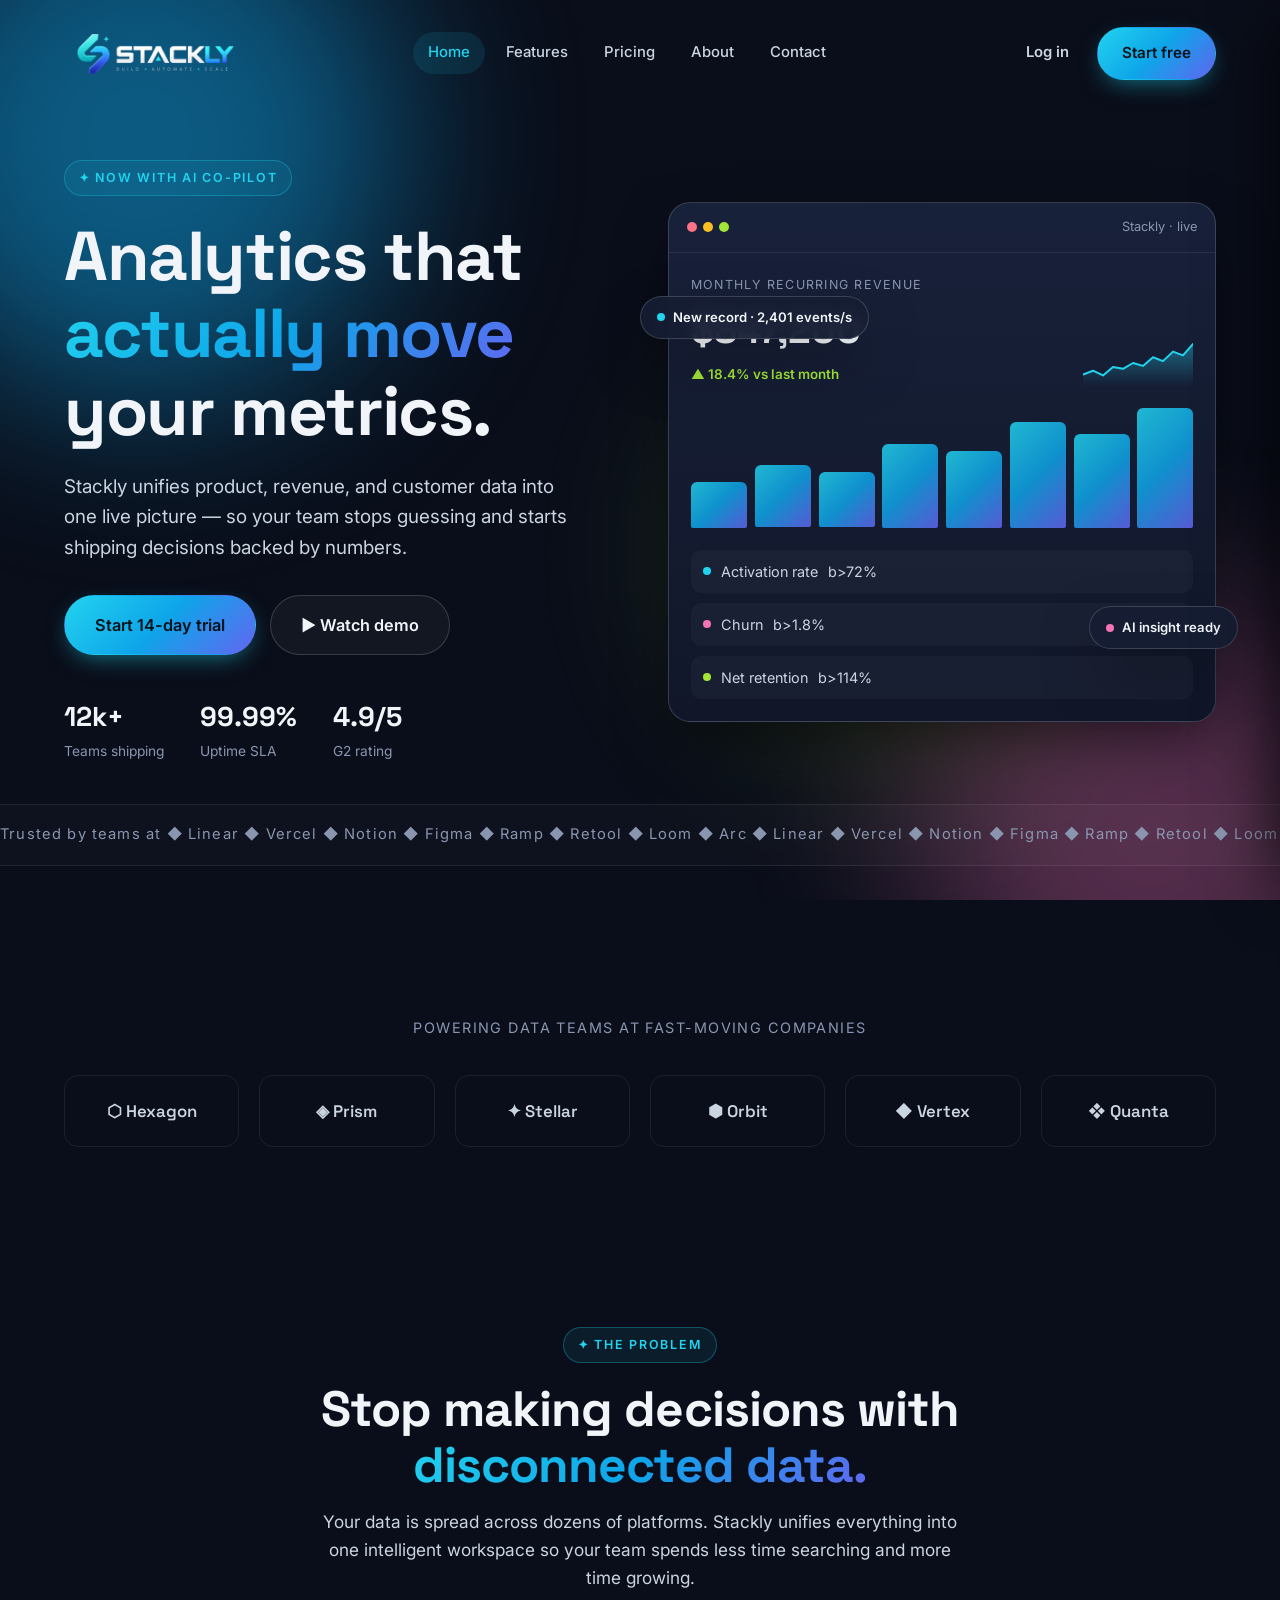
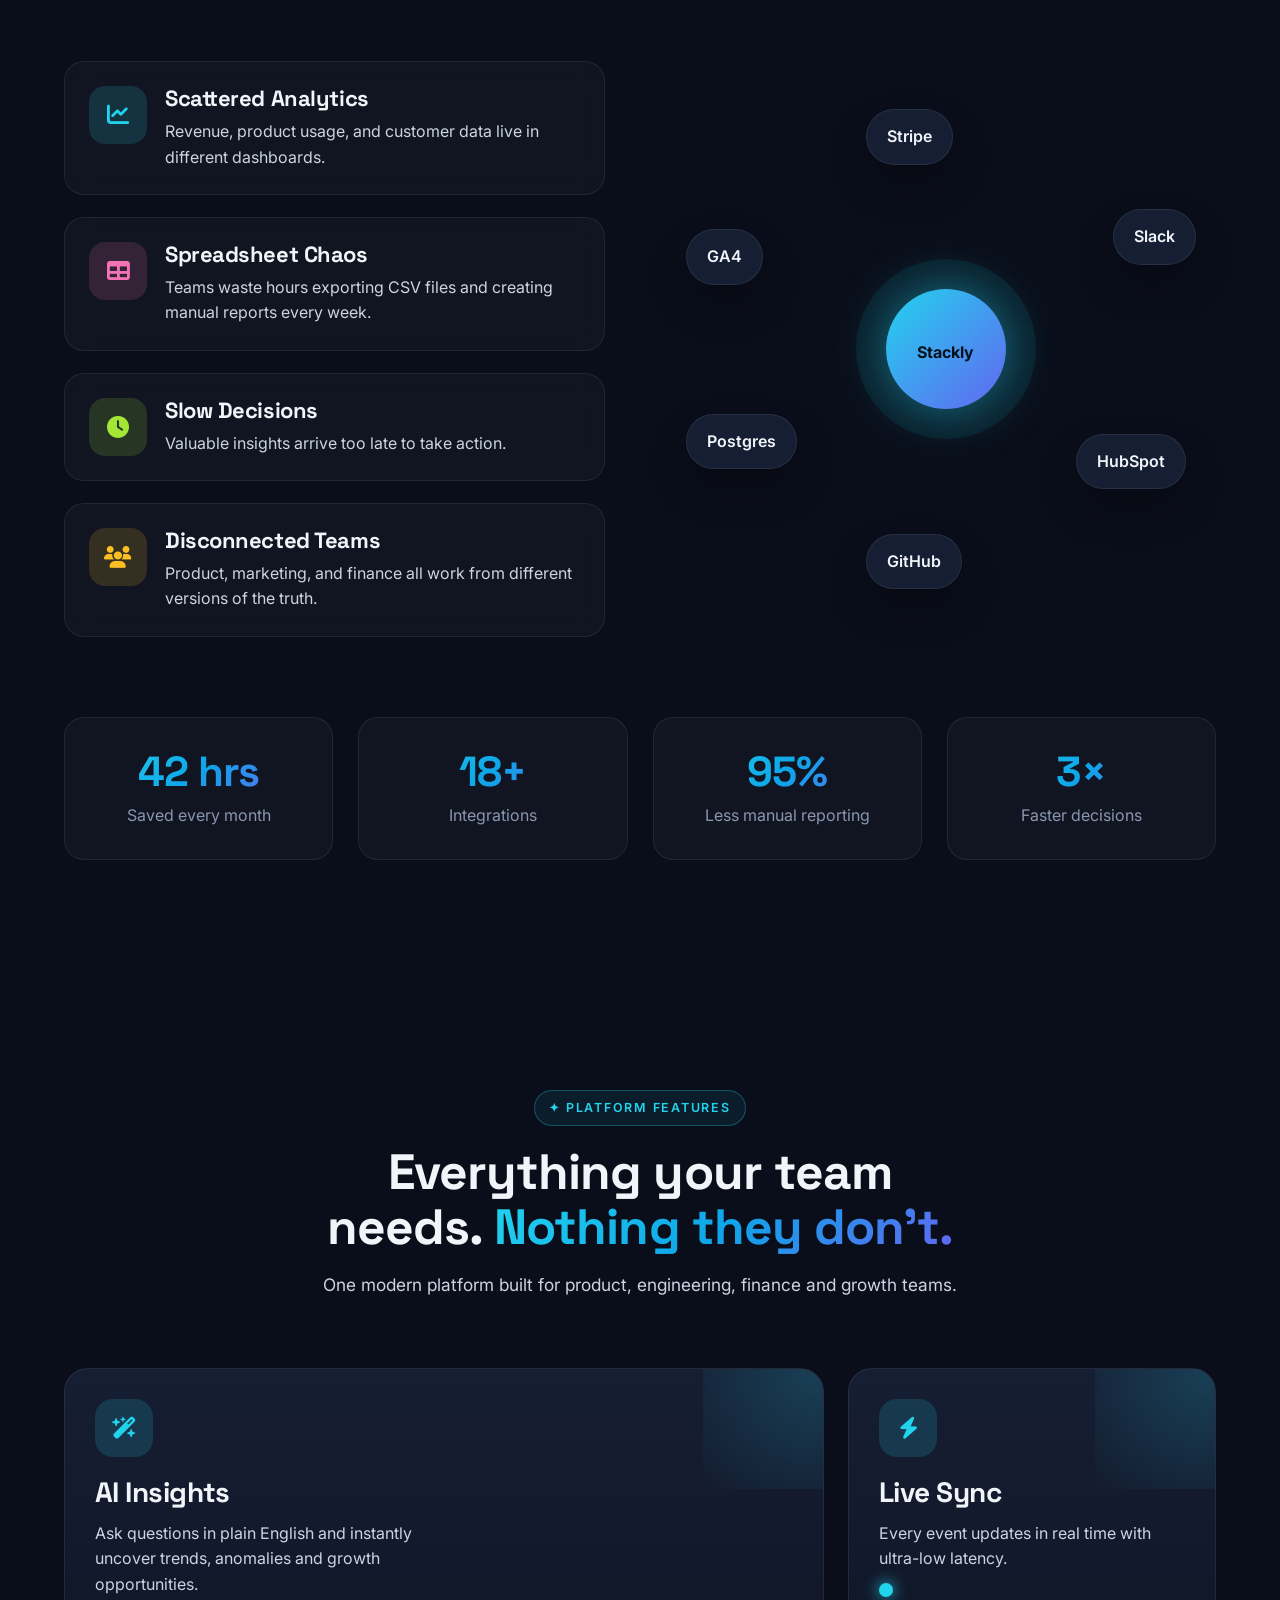
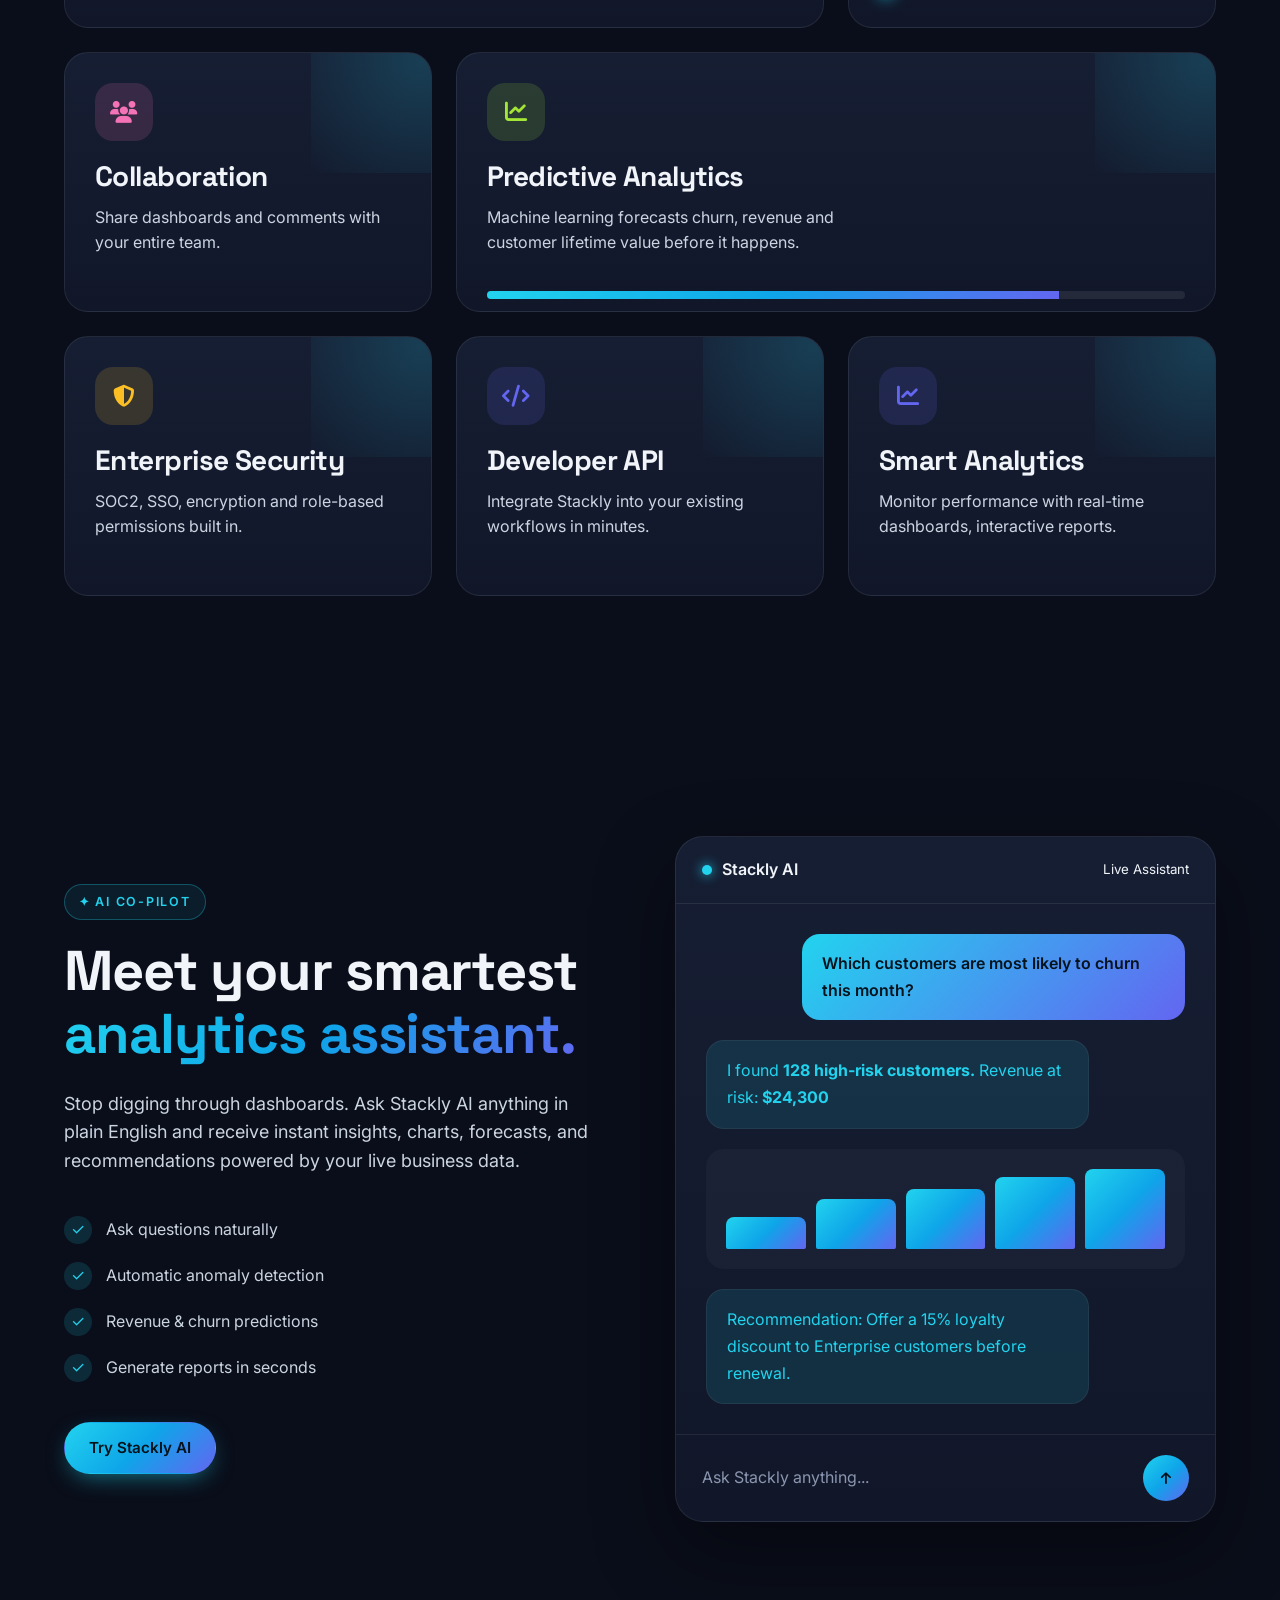
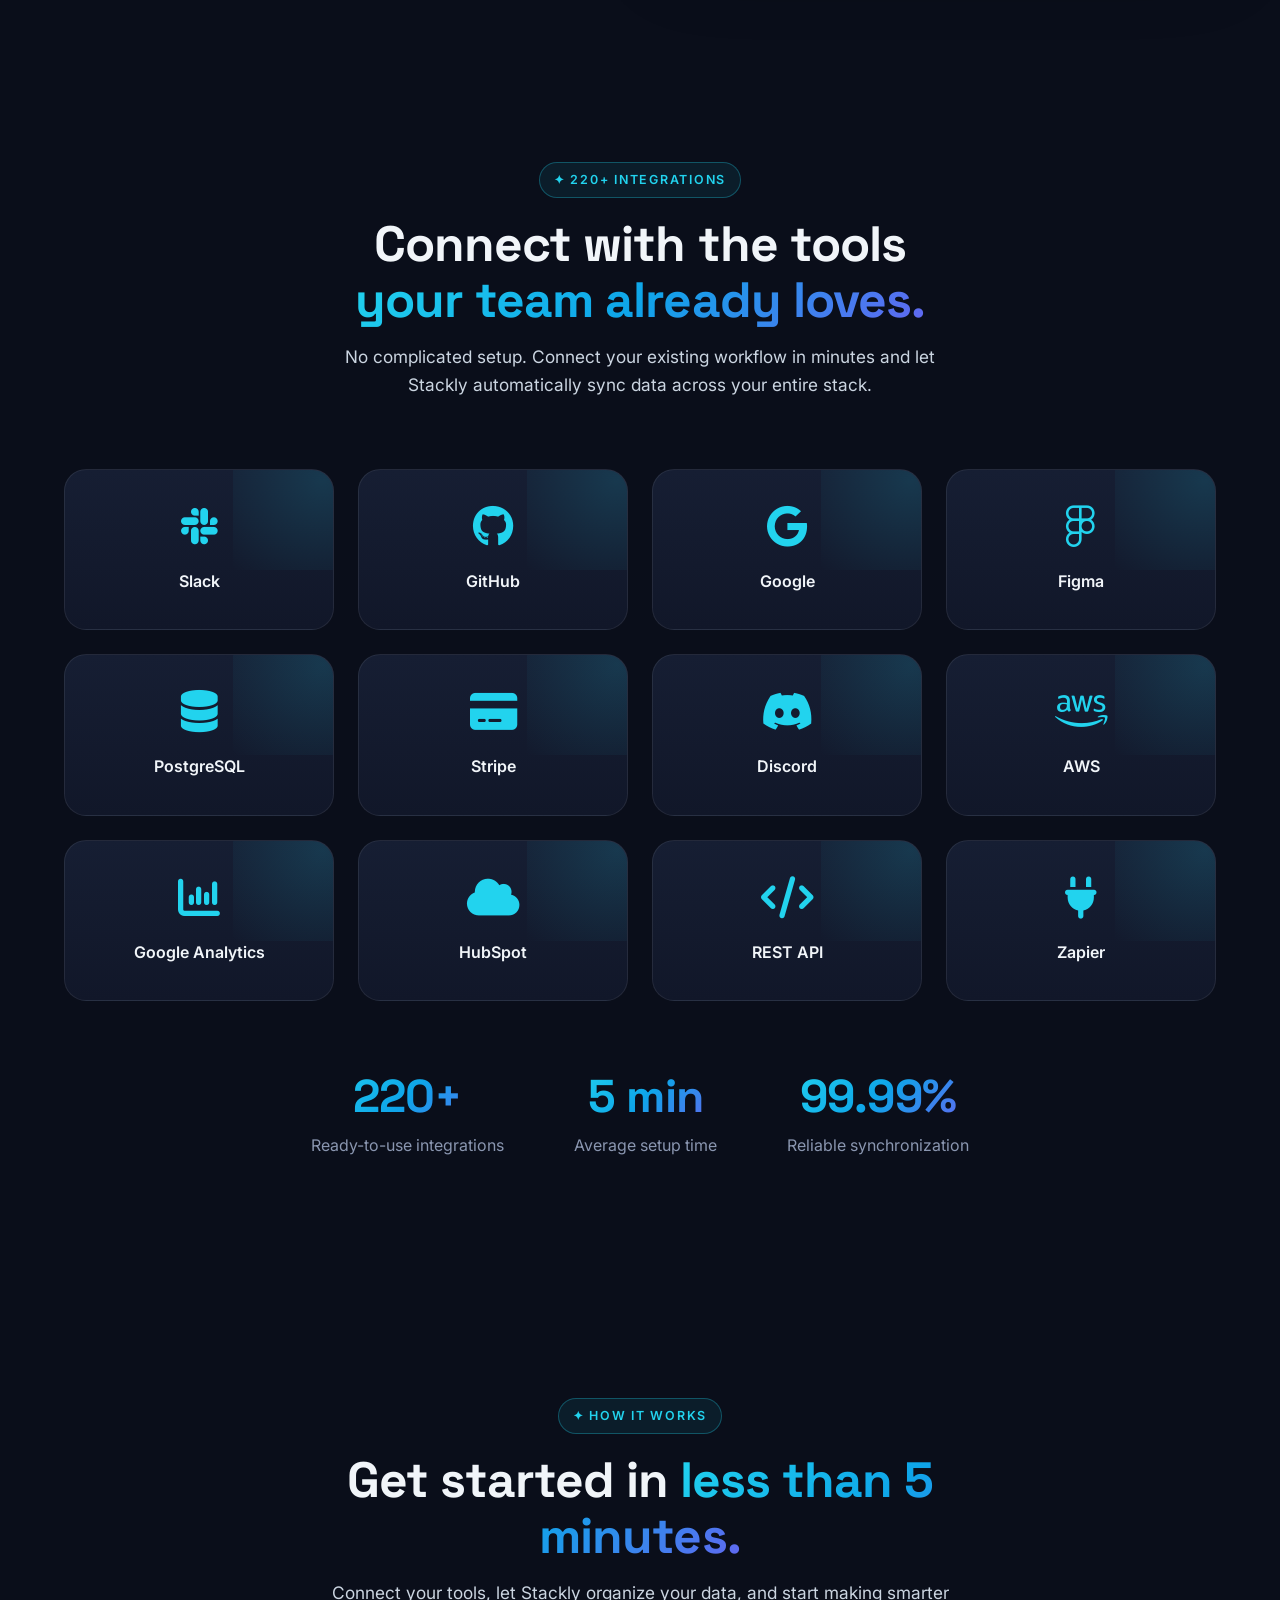
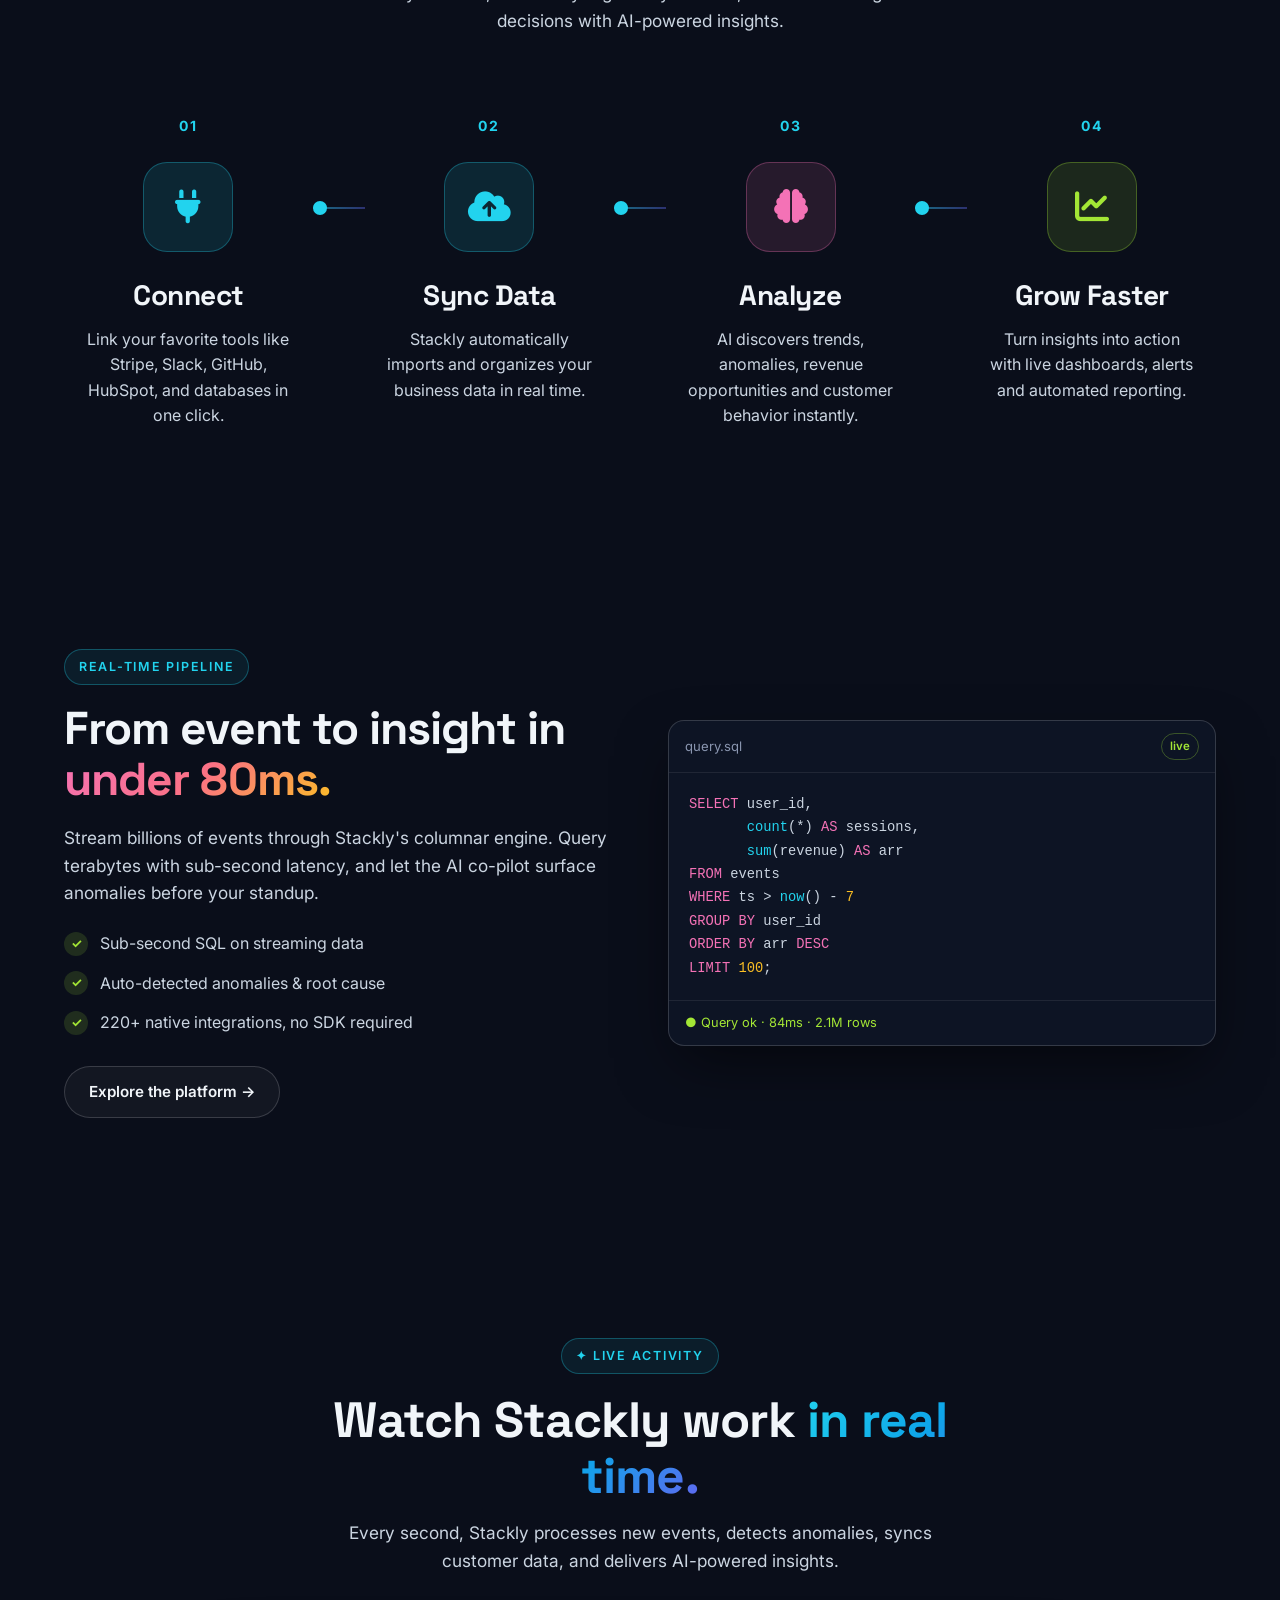
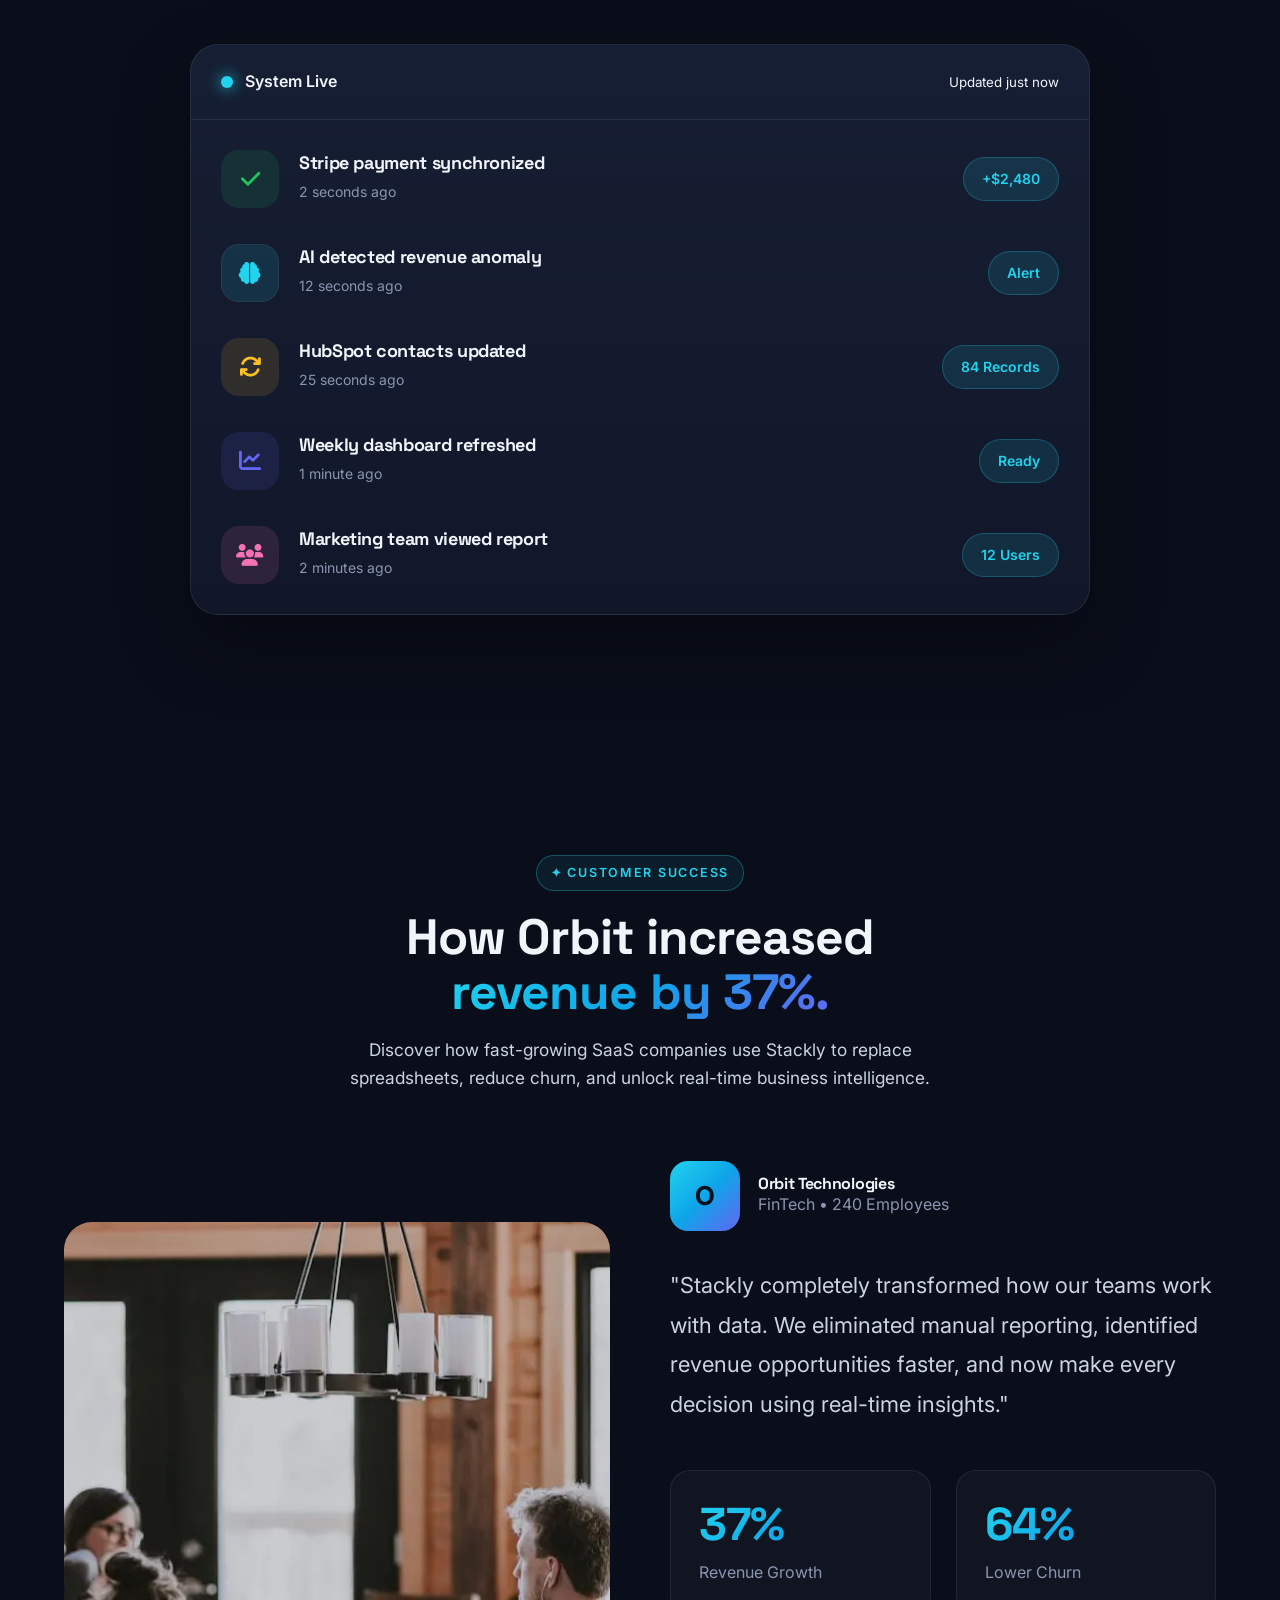
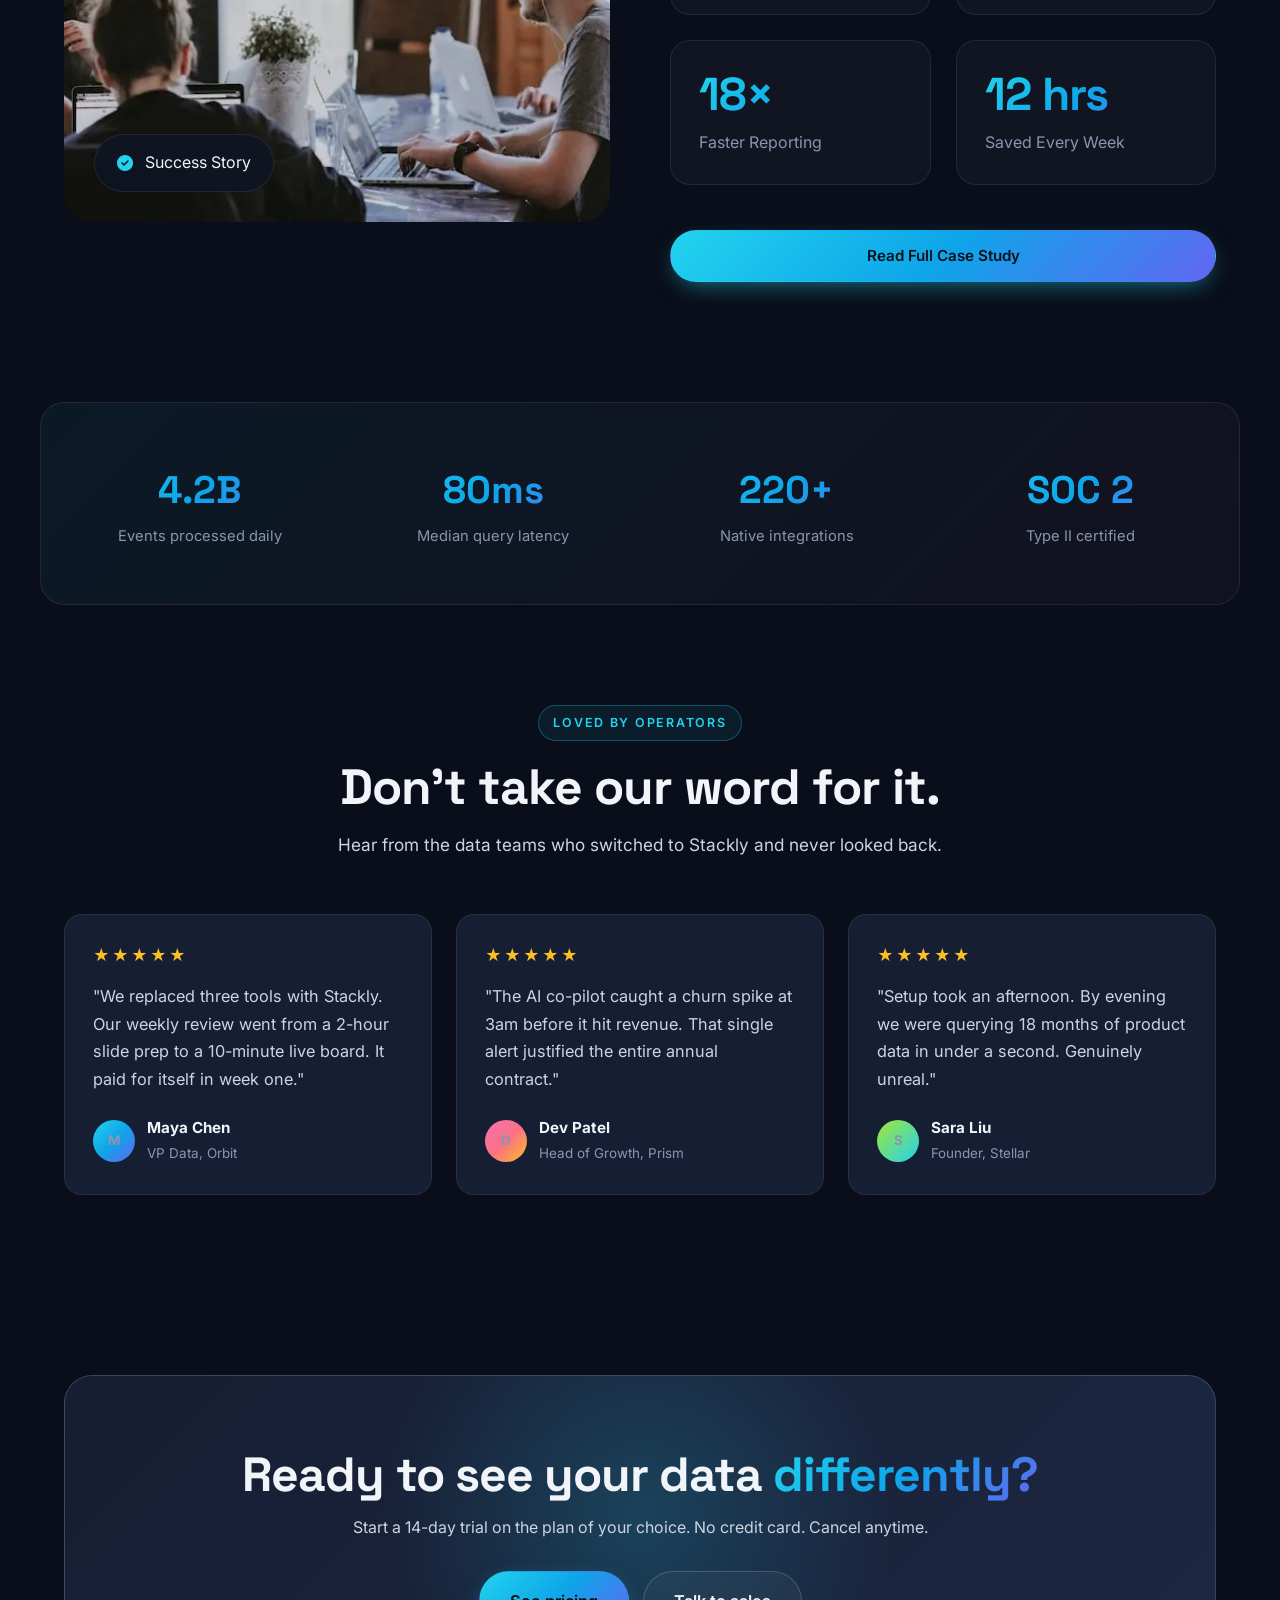
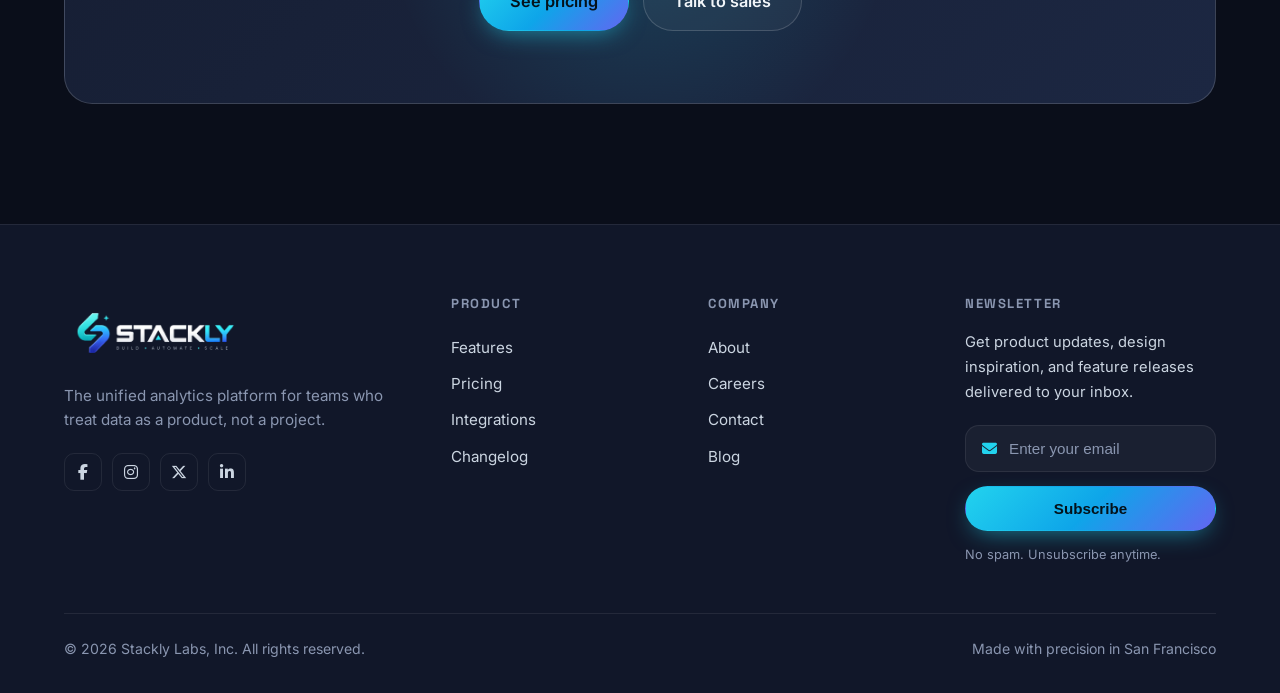
==== commit a293ad89: "complete-1" ====
--- a/index.html
+++ b/index.html
@@ -3,7 +3,7 @@
 <head>
 <meta charset="UTF-8" />
 <meta name="viewport" content="width=device-width, initial-scale=1.0" />
-<title>Nebula — Analytics that actually move metrics</title>
+<title>Stackly — Analytics that actually move metrics</title>
 <link rel="preconnect" href="https://fonts.googleapis.com" />
 <link rel="preconnect" href="https://fonts.gstatic.com" crossorigin />
 <link href="https://fonts.googleapis.com/css2?family=Inter:wght@400;500;600;700&family=Space+Grotesk:wght@500;600;700&display=swap" rel="stylesheet" />
@@ -18,8 +18,10 @@
 <header class="nav" id="nav">
   <div class="container nav-inner">
     <a href="index.html" class="brand">
-      <span class="brand-mark"><svg width="18" height="18" viewBox="0 0 24 24" fill="none"><path d="M12 2L14 9L21 11L14 13L12 20L10 13L3 11L10 9L12 2Z" fill="#22d3ee"/></svg></span>
-      Nebula
+        <span class="brand-mark">
+            <img src="images/logo.webp" alt="Stackly Logo">
+        </span>
+        <!-- <span class="brand-name">Stackly</span> -->
     </a>
     <nav class="nav-links">
       <a href="index.html" data-nav>Home</a>
@@ -45,7 +47,27 @@
   <a href="contact.html" class="mm-link" data-nav>Contact</a>
   <a href="login.html" class="btn btn-ghost mm-login">Log in</a>
   <a href="pricing.html" class="btn btn-primary mm-cta">Start free trial</a>
-  <p class="mm-foot">© <span data-year></span> Nebula Labs, Inc.</p>
+  <div class="mm-contact">
+
+    <h4>Get in touch</h4>
+
+    <a href="tel:+919876543210">
+        <i class="fa-solid fa-phone"></i>
+        +91 98765 43210
+    </a>
+
+    <a href="mailto:hello@stackly.com">
+        <i class="fa-solid fa-envelope"></i>
+        hello@stackly.com
+    </a>
+
+    <a href="#">
+        <i class="fa-solid fa-location-dot"></i>
+        Chennai, Tamil Nadu
+    </a>
+
+</div>
+  <p class="mm-foot">© <span data-year></span> Stackly Labs, Inc.</p>
 </aside>
 <div class="menu-backdrop" id="menuBackdrop"></div>
 
@@ -56,7 +78,7 @@
       <div class="hero-copy">
         <span class="eyebrow reveal">✦ Now with AI co-pilot</span>
         <h1 class="reveal d1">Analytics that <span class="grad-text">actually move</span> your metrics.</h1>
-        <p class="reveal d2">Nebula unifies product, revenue, and customer data into one live picture — so your team stops guessing and starts shipping decisions backed by numbers.</p>
+        <p class="reveal d2">Stackly unifies product, revenue, and customer data into one live picture — so your team stops guessing and starts shipping decisions backed by numbers.</p>
         <div class="hero-cta reveal d3">
           <a href="pricing.html" class="btn btn-primary btn-lg">Start 14-day trial</a>
           <a href="features.html" class="btn btn-ghost btn-lg">▶ Watch demo</a>
@@ -71,7 +93,7 @@
         <div class="dash-card">
           <div class="dash-head">
             <div class="dash-dots"><i></i><i></i><i></i></div>
-            <span>nebula · live</span>
+            <span>Stackly · live</span>
           </div>
           <div class="dash-body">
             <div class="dash-top">
@@ -138,7 +160,7 @@
             </h2>
 
             <p>
-                Your data is spread across dozens of platforms. Nebula unifies
+                Your data is spread across dozens of platforms. Stackly unifies
                 everything into one intelligent workspace so your team spends
                 less time searching and more time growing.
             </p>
@@ -221,7 +243,7 @@
 
                             <i class="fa-solid fa-sparkles"></i>
 
-                            <span>Nebula</span>
+                            <span>Stackly</span>
 
                         </div>
 
@@ -421,8 +443,24 @@
                 <h3>Developer API</h3>
 
                 <p>
-                    Integrate Nebula into your
+                    Integrate Stackly into your
                     existing workflows in minutes.
+                </p>
+
+            </article>
+
+            <!-- CARD 6 -->
+
+            <article class="bento-card reveal">
+
+                <div class="card-icon purple">
+                    <i class="fa-solid fa-chart-line"></i>
+                </div>
+
+                <h3>Smart Analytics</h3>
+
+                <p>
+                    Monitor performance with real-time dashboards, interactive reports.
                 </p>
 
             </article>
@@ -454,7 +492,7 @@
                 </h2>
 
                 <p>
-                    Stop digging through dashboards. Ask Nebula AI anything in
+                    Stop digging through dashboards. Ask Stackly AI anything in
                     plain English and receive instant insights, charts, forecasts,
                     and recommendations powered by your live business data.
                 </p>
@@ -483,8 +521,8 @@
 
                 </ul>
 
-                <a href="#" class="btn btn-primary">
-                    Try Nebula AI
+                <a href="error.html" class="btn btn-primary">
+                    Try Stackly AI
                 </a>
 
             </div>
@@ -501,7 +539,7 @@
 
                             <span></span>
 
-                            Nebula AI
+                            Stackly AI
 
                         </div>
 
@@ -551,7 +589,7 @@
                     <div class="chat-input">
 
                         <span>
-                            Ask Nebula anything...
+                            Ask Stackly anything...
                         </span>
 
                         <button>
@@ -593,7 +631,7 @@
 
             <p>
                 No complicated setup. Connect your existing workflow in minutes
-                and let Nebula automatically sync data across your entire stack.
+                and let Stackly automatically sync data across your entire stack.
             </p>
 
         </div>
@@ -708,7 +746,7 @@
             </h2>
 
             <p>
-                Connect your tools, let Nebula organize your data,
+                Connect your tools, let Stackly organize your data,
                 and start making smarter decisions with AI-powered insights.
             </p>
 
@@ -758,7 +796,7 @@
                 <h3>Sync Data</h3>
 
                 <p>
-                    Nebula automatically imports and organizes
+                    Stackly automatically imports and organizes
                     your business data in real time.
                 </p>
 
@@ -826,7 +864,7 @@
       <div class="split-copy reveal">
         <span class="eyebrow">Real-time pipeline</span>
         <h2>From event to insight in <span class="grad-text-warm">under 80ms.</span></h2>
-        <p>Stream billions of events through Nebula's columnar engine. Query terabytes with sub-second latency, and let the AI co-pilot surface anomalies before your standup.</p>
+        <p>Stream billions of events through Stackly's columnar engine. Query terabytes with sub-second latency, and let the AI co-pilot surface anomalies before your standup.</p>
         <ul class="check-list">
           <li><span class="check">✓</span> Sub-second SQL on streaming data</li>
           <li><span class="check">✓</span> Auto-detected anomalies & root cause</li>
@@ -868,14 +906,14 @@
             </span>
 
             <h2>
-                Watch Nebula work
+                Watch Stackly work
                 <span class="grad-text">
                     in real time.
                 </span>
             </h2>
 
             <p>
-                Every second, Nebula processes new events, detects anomalies,
+                Every second, Stackly processes new events, detects anomalies,
                 syncs customer data, and delivers AI-powered insights.
             </p>
 
@@ -1014,7 +1052,7 @@
             </h2>
 
             <p>
-                Discover how fast-growing SaaS companies use Nebula
+                Discover how fast-growing SaaS companies use Stackly
                 to replace spreadsheets, reduce churn, and unlock
                 real-time business intelligence.
             </p>
@@ -1028,7 +1066,7 @@
             <div class="story-image">
 
                 <img
-                src="https://images.unsplash.com/photo-1521737604893-d14cc237f11d?w=900&q=80"
+                src="images/home1.webp"
                 alt="Business Team">
 
                 <div class="story-tag">
@@ -1063,7 +1101,7 @@
 
                 <blockquote>
 
-                    "Nebula completely transformed how our teams
+                    "Stackly completely transformed how our teams
                     work with data. We eliminated manual reporting,
                     identified revenue opportunities faster, and now
                     make every decision using real-time insights."
@@ -1106,7 +1144,7 @@
 
                 </div>
 
-                <a href="#" class="btn btn-primary">
+                <a href="error.html" class="btn btn-primary">
 
                     Read Full Case Study
 
@@ -1136,12 +1174,12 @@
       <div class="section-head center reveal">
         <span class="eyebrow">Loved by operators</span>
         <h2>Don't take our word for it.</h2>
-        <p>Hear from the data teams who switched to Nebula and never looked back.</p>
+        <p>Hear from the data teams who switched to Stackly and never looked back.</p>
       </div>
       <div class="quote-grid">
         <figure class="quote-card reveal">
           <div class="stars">★★★★★</div>
-          <blockquote>"We replaced three tools with Nebula. Our weekly review went from a 2-hour slide prep to a 10-minute live board. It paid for itself in week one."</blockquote>
+          <blockquote>"We replaced three tools with Stackly. Our weekly review went from a 2-hour slide prep to a 10-minute live board. It paid for itself in week one."</blockquote>
           <figcaption><span class="avatar" style="background:var(--grad-primary)">M</span><div><strong>Maya Chen</strong><span>VP Data, Orbit</span></div></figcaption>
         </figure>
         <figure class="quote-card reveal d1">
@@ -1180,40 +1218,76 @@
     <div class="footer-grid">
       <div class="footer-brand">
         <a href="index.html" class="brand">
-          <span class="brand-mark"><svg width="18" height="18" viewBox="0 0 24 24" fill="none"><path d="M12 2L14 9L21 11L14 13L12 20L10 13L3 11L10 9L12 2Z" fill="#22d3ee"/></svg></span>
-          Nebula
+            <span class="brand-mark">
+                <img src="images/logo.webp" alt="Stackly Logo">
+            </span>
+            <!-- <span class="brand-name">Stackly</span> -->
         </a>
         <p>The unified analytics platform for teams who treat data as a product, not a project.</p>
         <div class="socials">
-          <a href="#" aria-label="Twitter"><svg width="16" height="16" viewBox="0 0 24 24" fill="currentColor"><path d="M22 5.8c-.7.3-1.5.5-2.3.6.8-.5 1.5-1.3 1.8-2.3-.8.5-1.7.8-2.6 1a4 4 0 0 0-6.8 3.6A11.3 11.3 0 0 1 3 4.8a4 4 0 0 0 1.2 5.3c-.6 0-1.2-.2-1.7-.5a4 4 0 0 0 3.2 4 4 4 0 0 1-1.8.1 4 4 0 0 0 3.7 2.8A8 8 0 0 1 2 18.6a11.3 11.3 0 0 0 6.1 1.8c7.3 0 11.3-6 11.3-11.3v-.5c.8-.6 1.5-1.3 2-2.1z"/></svg></a>
-          <a href="#" aria-label="GitHub"><svg width="16" height="16" viewBox="0 0 24 24" fill="currentColor"><path d="M12 2a10 10 0 0 0-3.2 19.5c.5.1.7-.2.7-.5v-1.7c-2.8.6-3.4-1.3-3.4-1.3-.5-1.1-1.1-1.4-1.1-1.4-.9-.6.1-.6.1-.6 1 .1 1.5 1 1.5 1 .9 1.5 2.3 1.1 2.9.8.1-.6.3-1.1.6-1.4-2.2-.3-4.5-1.1-4.5-5 0-1.1.4-2 1-2.7-.1-.3-.4-1.3.1-2.7 0 0 .8-.3 2.7 1a9.4 9.4 0 0 1 5 0c1.9-1.3 2.7-1 2.7-1 .5 1.4.2 2.4.1 2.7.6.7 1 1.6 1 2.7 0 3.9-2.3 4.7-4.5 5 .3.3.7 1 .7 2v3c0 .3.2.6.7.5A10 10 0 0 0 12 2z"/></svg></a>
-          <a href="#" aria-label="LinkedIn"><svg width="16" height="16" viewBox="0 0 24 24" fill="currentColor"><path d="M4.98 3.5a2.5 2.5 0 1 1 0 5 2.5 2.5 0 0 1 0-5zM3 9h4v12H3zM9 9h3.8v1.7h.1c.5-1 1.8-2 3.6-2 3.9 0 4.5 2.5 4.5 5.8V21h-4v-5.3c0-1.3 0-2.9-1.8-2.9s-2 1.4-2 2.8V21H9z"/></svg></a>
+            <a href="error.html"><i class="fa-brands fa-facebook-f"></i></a>
+
+            <a href="error.html"><i class="fa-brands fa-instagram"></i></a>
+
+            <a href="error.html"><i class="fa-brands fa-x-twitter"></i></a>
+
+            <a href="error.html"><i class="fa-brands fa-linkedin-in"></i></a>
         </div>
       </div>
       <div class="footer-col">
         <h4>Product</h4>
         <a href="features.html">Features</a>
         <a href="pricing.html">Pricing</a>
-        <a href="#">Integrations</a>
-        <a href="#">Changelog</a>
+        <a href="error.html">Integrations</a>
+        <a href="error.html">Changelog</a>
       </div>
       <div class="footer-col">
         <h4>Company</h4>
         <a href="about.html">About</a>
-        <a href="#">Careers</a>
+        <a href="error.html">Careers</a>
         <a href="contact.html">Contact</a>
-        <a href="#">Blog</a>
+        <a href="error.html">Blog</a>
       </div>
-      <div class="footer-col">
+      <!-- <div class="footer-col">
         <h4>Resources</h4>
-        <a href="#">Docs</a>
-        <a href="#">API reference</a>
-        <a href="#">Community</a>
-        <a href="#">Status</a>
+        <a href="error.html">Docs</a>
+        <a href="error.html">API reference</a>
+        <a href="error.html">Community</a>
+        <a href="error.html">Status</a>
+      </div> -->
+
+      <div class="footer-col footer-newsletter">
+          <h4>Newsletter</h4>
+
+          <p>
+              Get product updates, design inspiration, and feature releases delivered
+              to your inbox.
+          </p>
+
+          <form class="newsletter-form">
+
+              <div class="newsletter-input">
+
+                  <i class="fa-solid fa-envelope"></i>
+
+                  <input
+                      type="email"
+                      placeholder="Enter your email"
+                      required>
+
+              </div>
+
+              <button type="submit" class="btn btn-primary">
+                  Subscribe
+              </button>
+
+          </form>
+
+          <small>No spam. Unsubscribe anytime.</small>
       </div>
     </div>
     <div class="footer-bottom">
-      <p>© <span data-year></span> Nebula Labs, Inc. All rights reserved.</p>
+      <p>© <span data-year></span> Stackly Labs, Inc. All rights reserved.</p>
       <p>Made with precision in San Francisco</p>
     </div>
   </div>
--- a/css/common.css
+++ b/css/common.css
@@ -139,7 +139,9 @@
 }
 .nav-inner { display: flex; align-items: center; justify-content: space-between; }
 
-.brand { display: flex; align-items: center; gap: 11px; font-family: var(--font-display); font-weight: 700; font-size: 1.3rem; }
+
+
+/* .brand { display: flex; align-items: center; gap: 11px; font-family: var(--font-display); font-weight: 700; font-size: 1.3rem; }
 .brand-mark {
   width: 38px; height: 38px;
   border-radius: 11px;
@@ -154,7 +156,7 @@
   border-radius: 8px;
   background: var(--bg);
 }
-.brand-mark svg { position: relative; z-index: 1; }
+.brand-mark svg { position: relative; z-index: 1; } */
 
 .nav-links { display: flex; align-items: center; gap: 6px; }
 .nav-links a {
@@ -265,6 +267,81 @@
   .hamburger { display: flex; }
 }
 
+/* Mobile Contact */
+
+.mm-contact{
+
+    margin-top:30px;
+
+    padding-top:24px;
+
+    border-top:1px solid var(--border);
+
+}
+
+.mm-contact h4{
+
+    font-size:.9rem;
+
+    font-weight:700;
+
+    color:var(--text);
+
+    margin-bottom:18px;
+
+    font-family:var(--font-display);
+
+}
+
+.mm-contact a{
+
+    display:flex;
+
+    align-items:center;
+
+    gap:12px;
+
+    padding:10px 0;
+
+    color:var(--text-soft);
+
+    font-size:.92rem;
+
+    transition:.25s;
+
+}
+
+.mm-contact a:hover{
+
+    color:var(--primary);
+
+    transform:translateX(6px);
+
+}
+
+.mm-contact i{
+
+    width:34px;
+
+    height:34px;
+
+    display:grid;
+
+    place-items:center;
+
+    border-radius:10px;
+
+    background:rgba(255,255,255,.05);
+
+    border:1px solid var(--border);
+
+    color:var(--primary);
+
+    flex-shrink:0;
+
+}
+
+
 /* ===== Footer ===== */
 .footer {
   border-top: 1px solid var(--border);
@@ -309,6 +386,66 @@
   .footer-bottom { flex-direction: column; text-align: center; }
 }
 
+/* Newsletter */
+
+.footer-newsletter p{
+    color:var(--text-soft);
+    margin:16px 0 20px;
+    line-height:1.7;
+    font-size:.92rem;
+}
+
+.newsletter-form{
+    display:flex;
+    flex-direction:column;
+    gap:14px;
+}
+
+.newsletter-input{
+    display:flex;
+    align-items:center;
+    gap:12px;
+    padding:14px 16px;
+    border:1px solid var(--border);
+    border-radius:14px;
+    background:rgba(255,255,255,.04);
+    transition:.3s;
+}
+
+.newsletter-input:focus-within{
+    border-color:var(--primary);
+    box-shadow:0 0 0 3px rgba(34,211,238,.12);
+}
+
+.newsletter-input i{
+    color:var(--primary);
+    font-size:15px;
+}
+
+.newsletter-input input{
+    flex:1;
+    border:none;
+    outline:none;
+    background:transparent;
+    color:var(--text);
+    font-size:.95rem;
+}
+
+.newsletter-input input::placeholder{
+    color:var(--text-muted);
+}
+
+.newsletter-form button{
+    width:100%;
+}
+
+.footer-newsletter small{
+    display:block;
+    margin-top:14px;
+    color:var(--text-muted);
+    font-size:.8rem;
+}
+
 /* ===== Reveal on scroll ===== */
 .reveal { opacity: 0; transform: translateY(28px); transition: opacity 0.7s ease, transform 0.7s ease; }
 .reveal.in { opacity: 1; transform: none; }
@@ -334,3 +471,45 @@
 ::-webkit-scrollbar-track { background: var(--bg); }
 ::-webkit-scrollbar-thumb { background: var(--surface-2); border-radius: 999px; }
 ::-webkit-scrollbar-thumb:hover { background: #2a3a5e; }
+
+
+
+
+
+.brand{
+    display:flex;
+    align-items:center;
+    gap:12px;
+    font-family:var(--font-display);
+    font-size:1.3rem;
+    font-weight:700;
+}
+
+.brand-mark{
+    width:180px;
+    height:auto;
+    display:flex;
+    align-items:center;
+    justify-content:center;
+    border-radius:12px;
+    overflow:hidden;
+    flex-shrink:0;
+}
+
+.brand-mark img{
+    width:100%;
+    height:100%;
+    object-fit:contain;
+    display:block;
+}
+
+.brand-name{
+    color:var(--text);
+    letter-spacing:-0.02em;
+}
+
+.brand-logo{
+    height:42px;
+    width:auto;
+    display:block;
+}
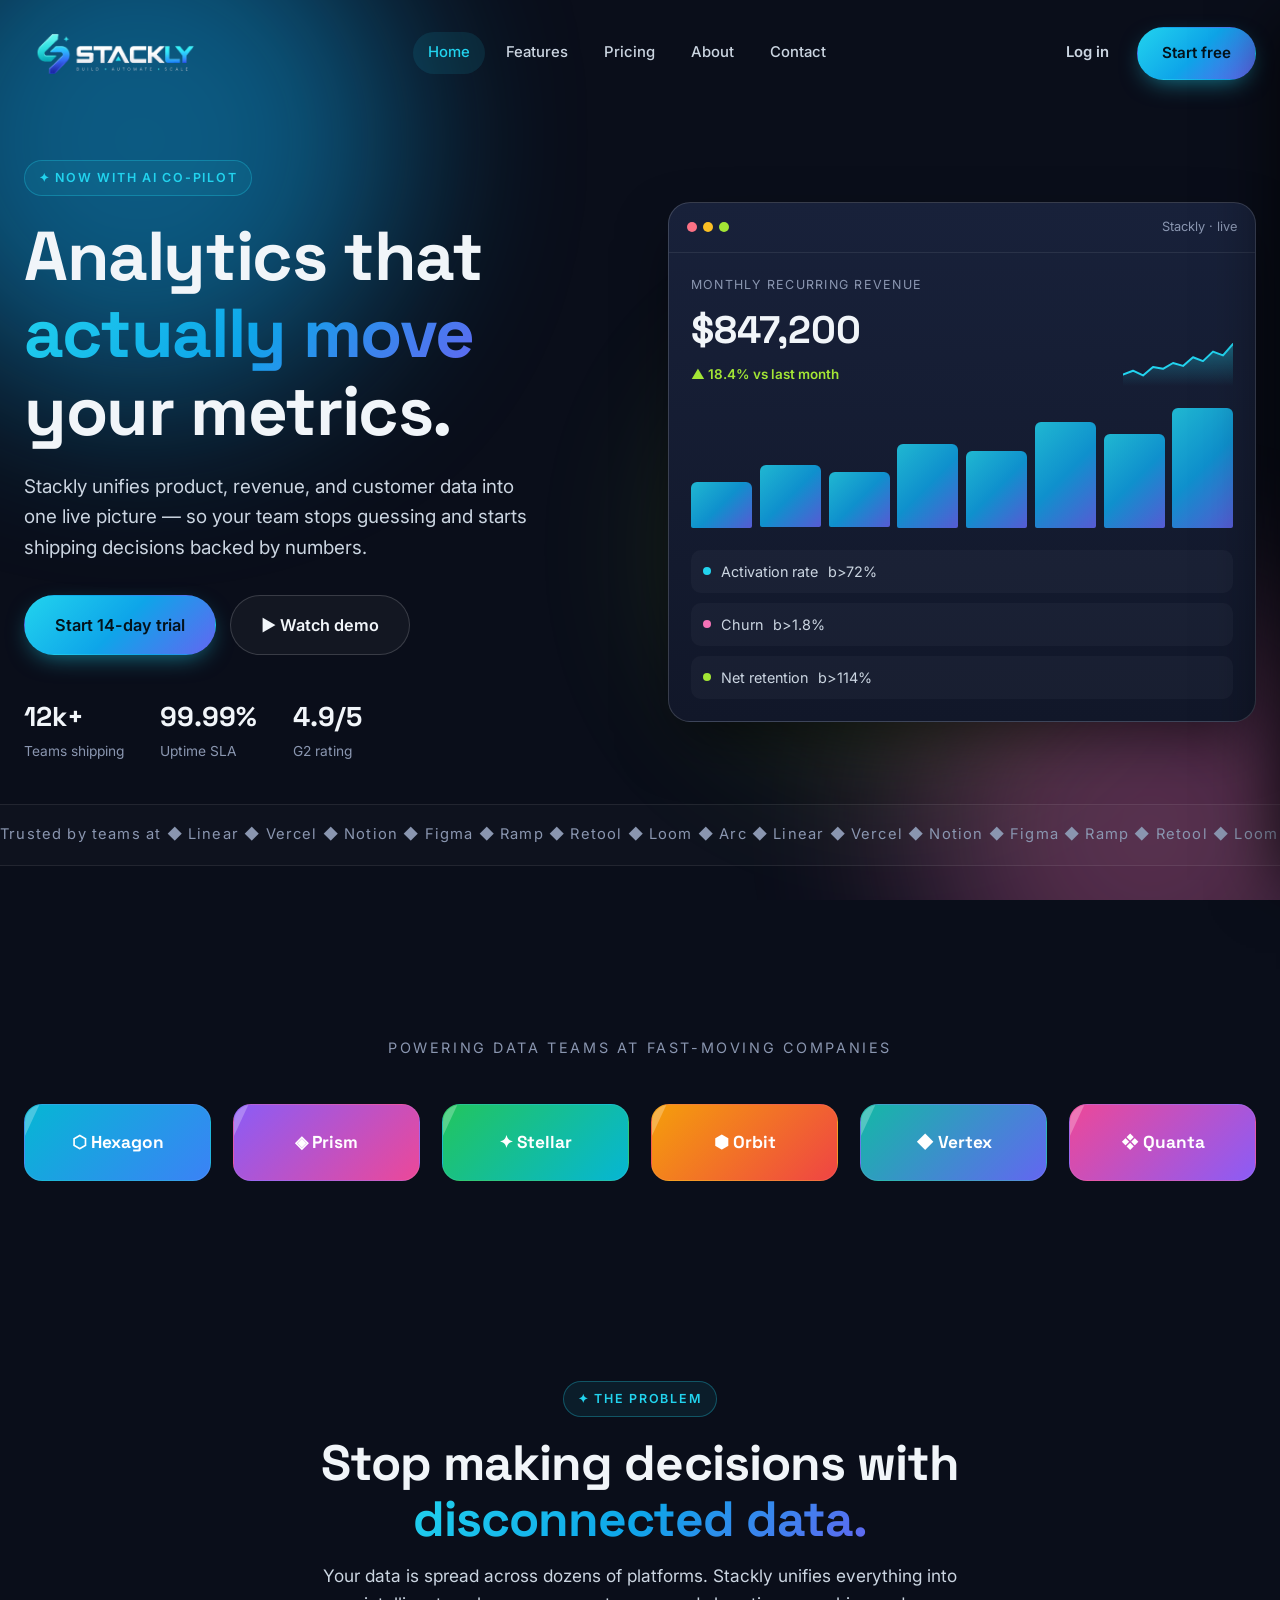
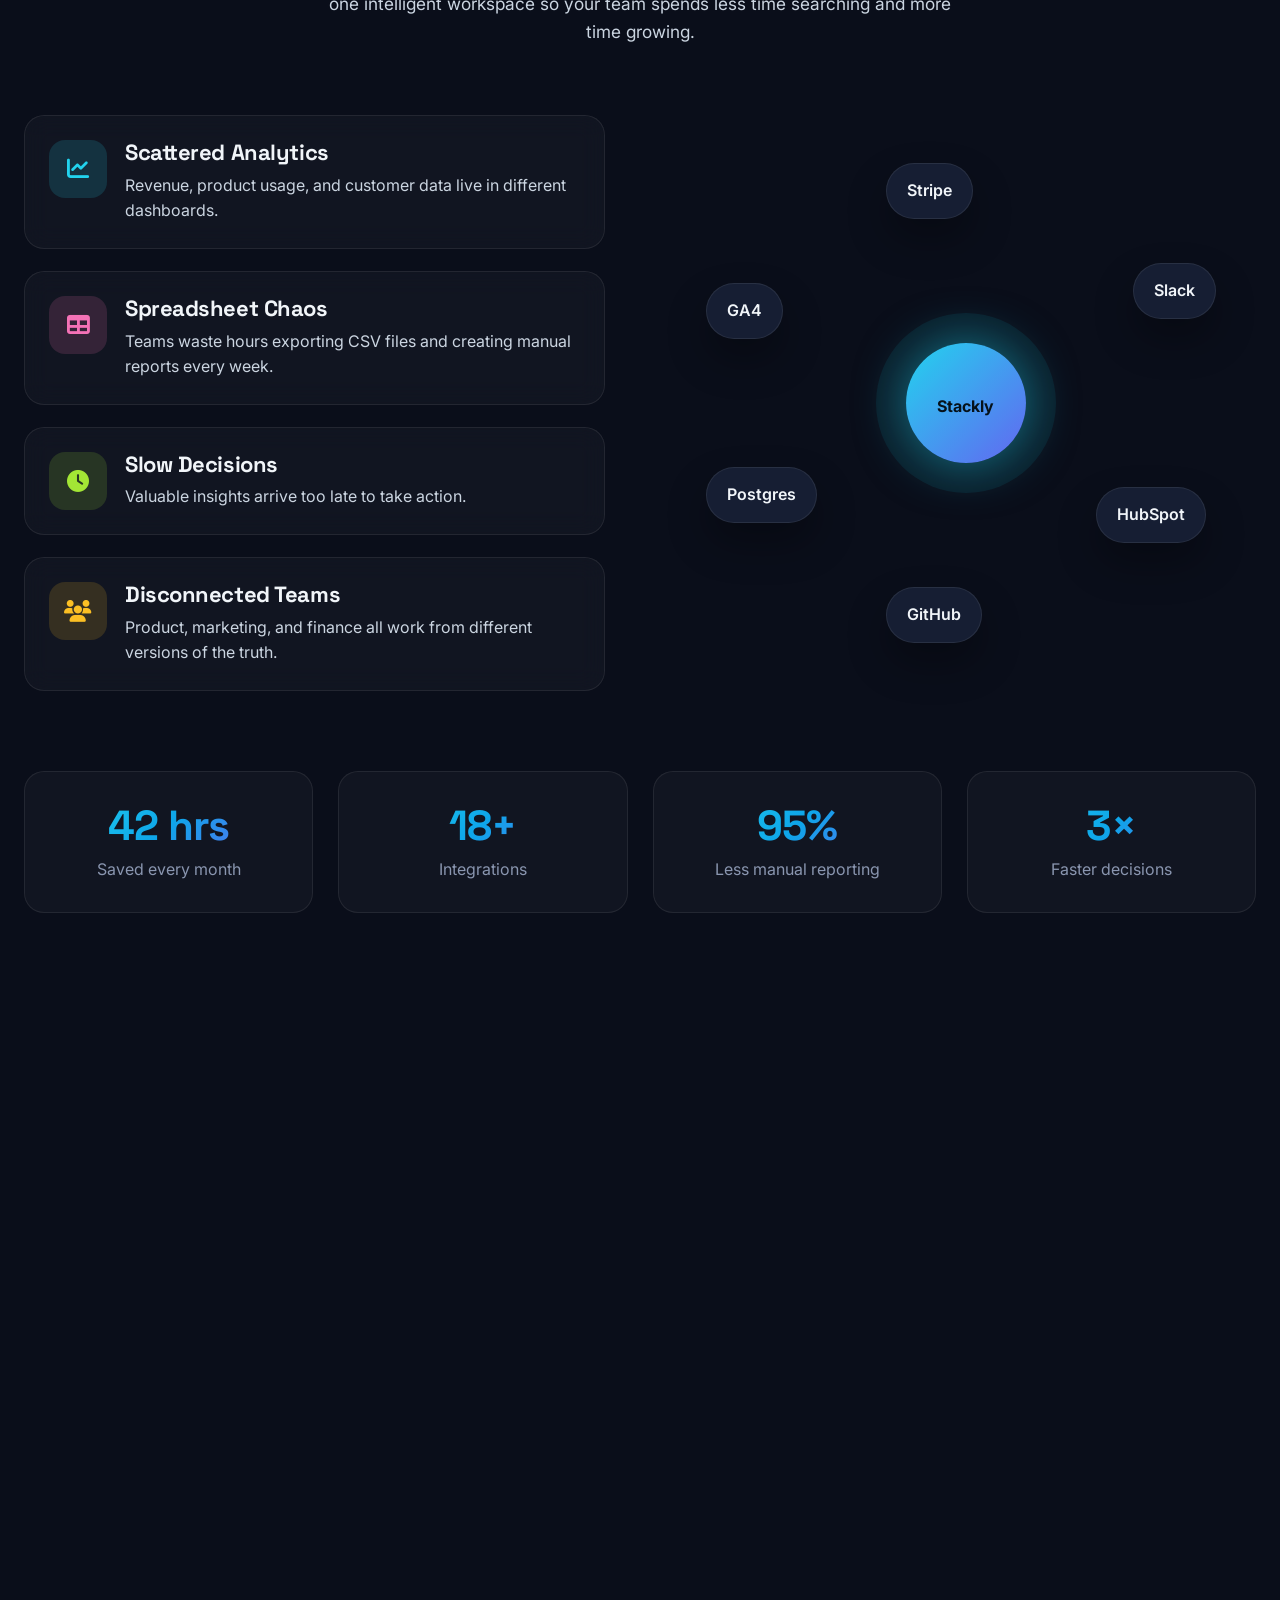
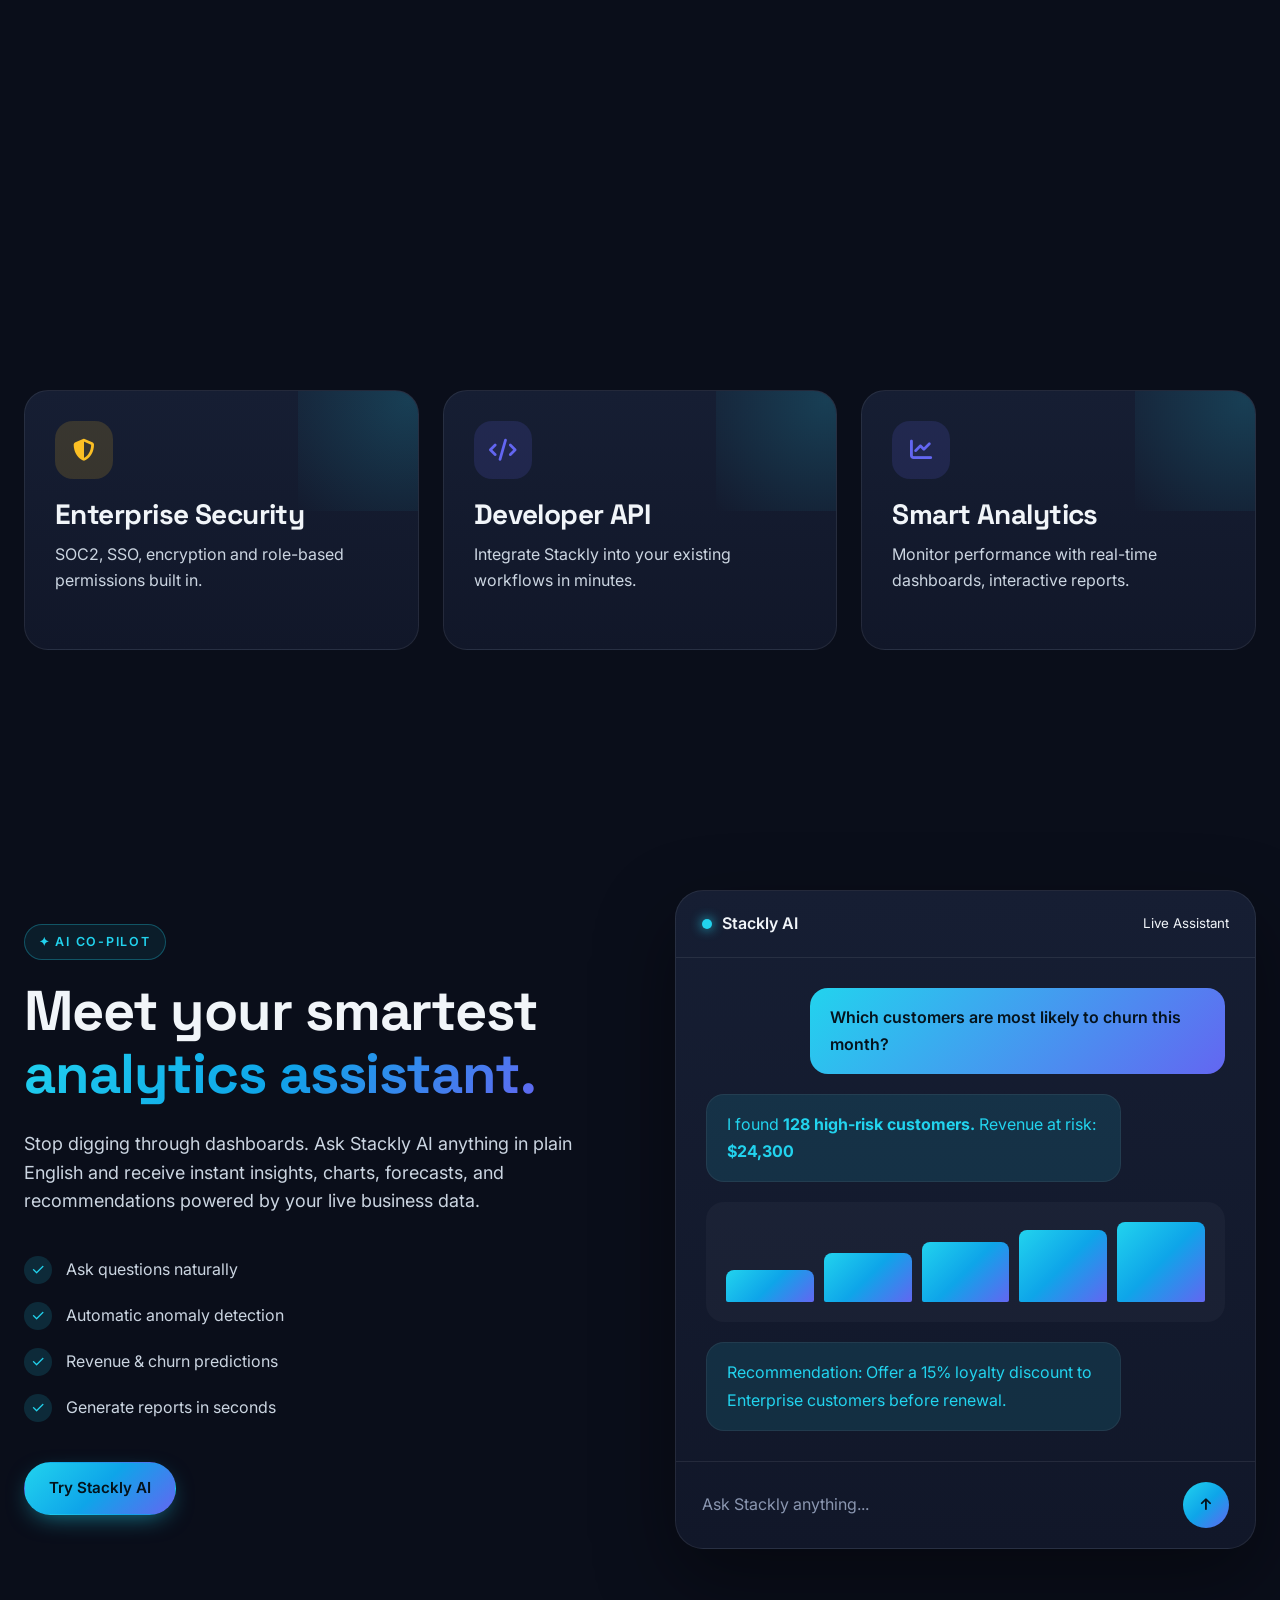
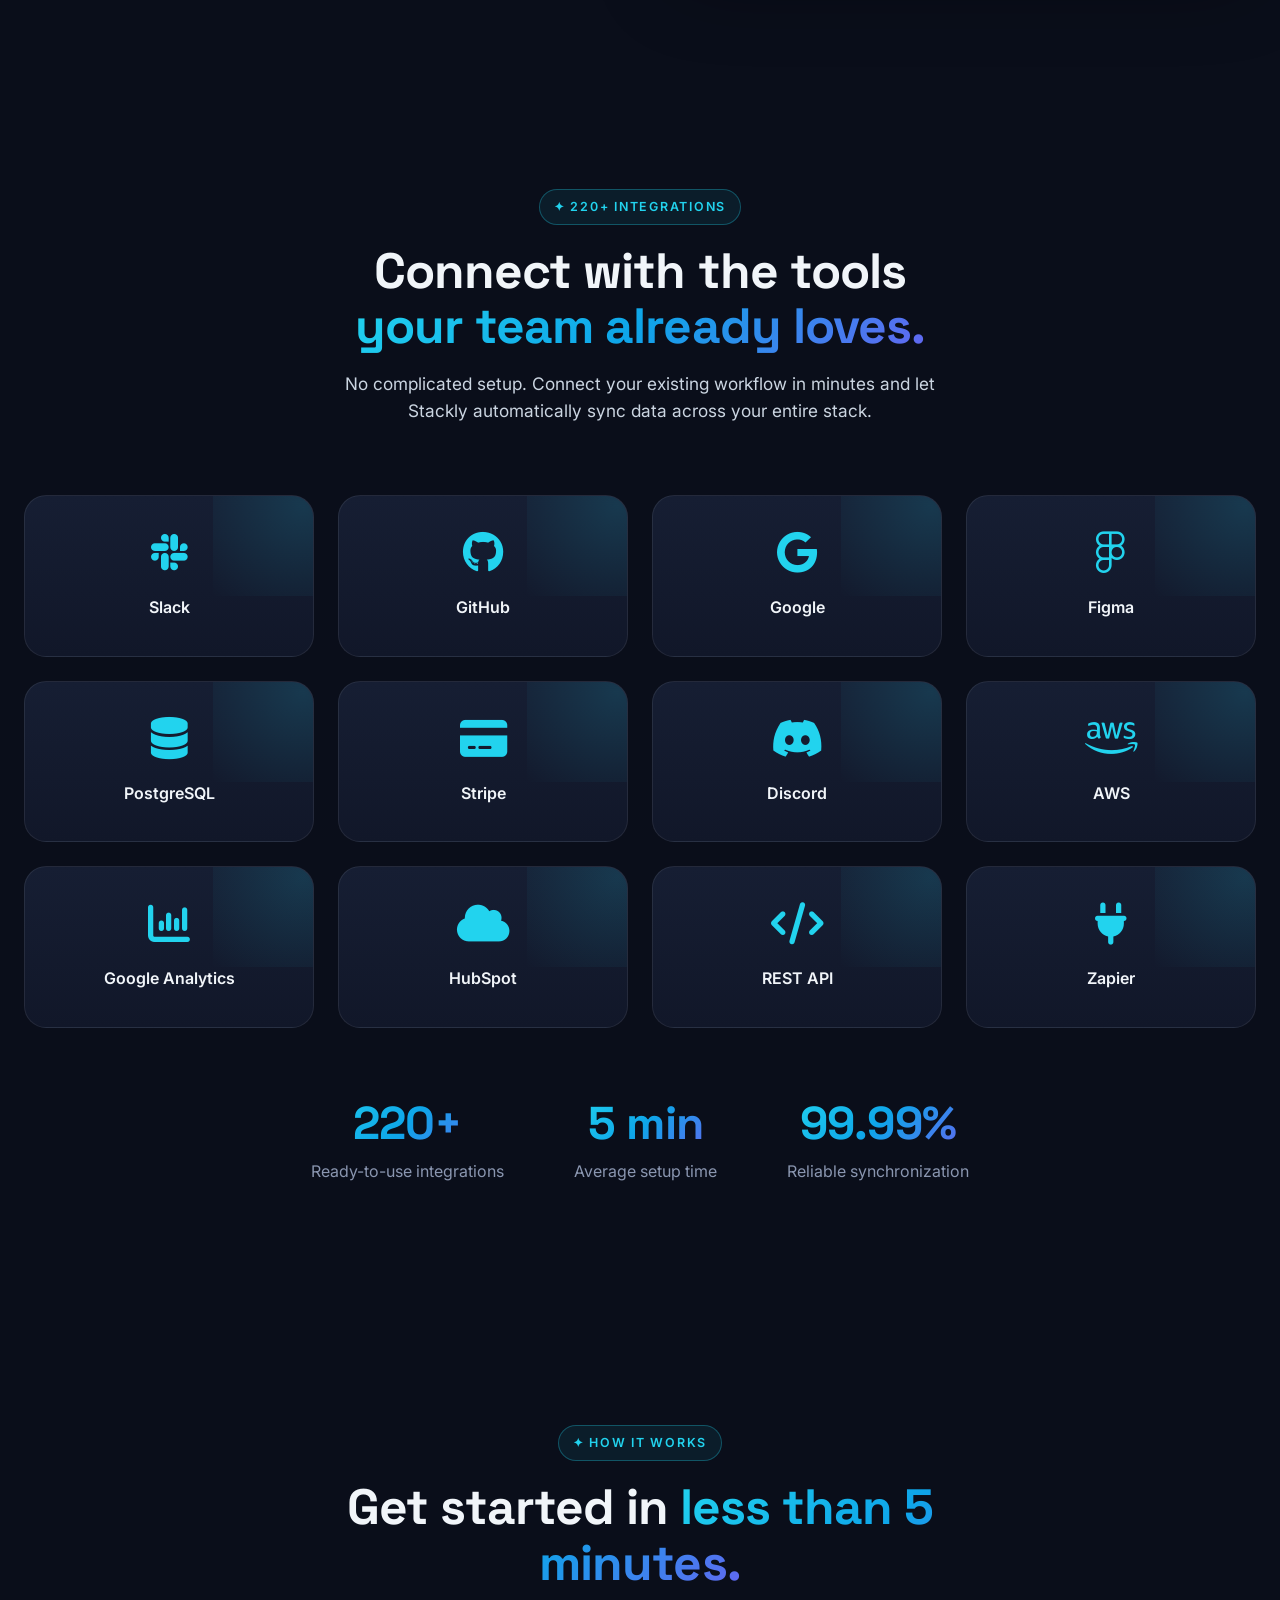
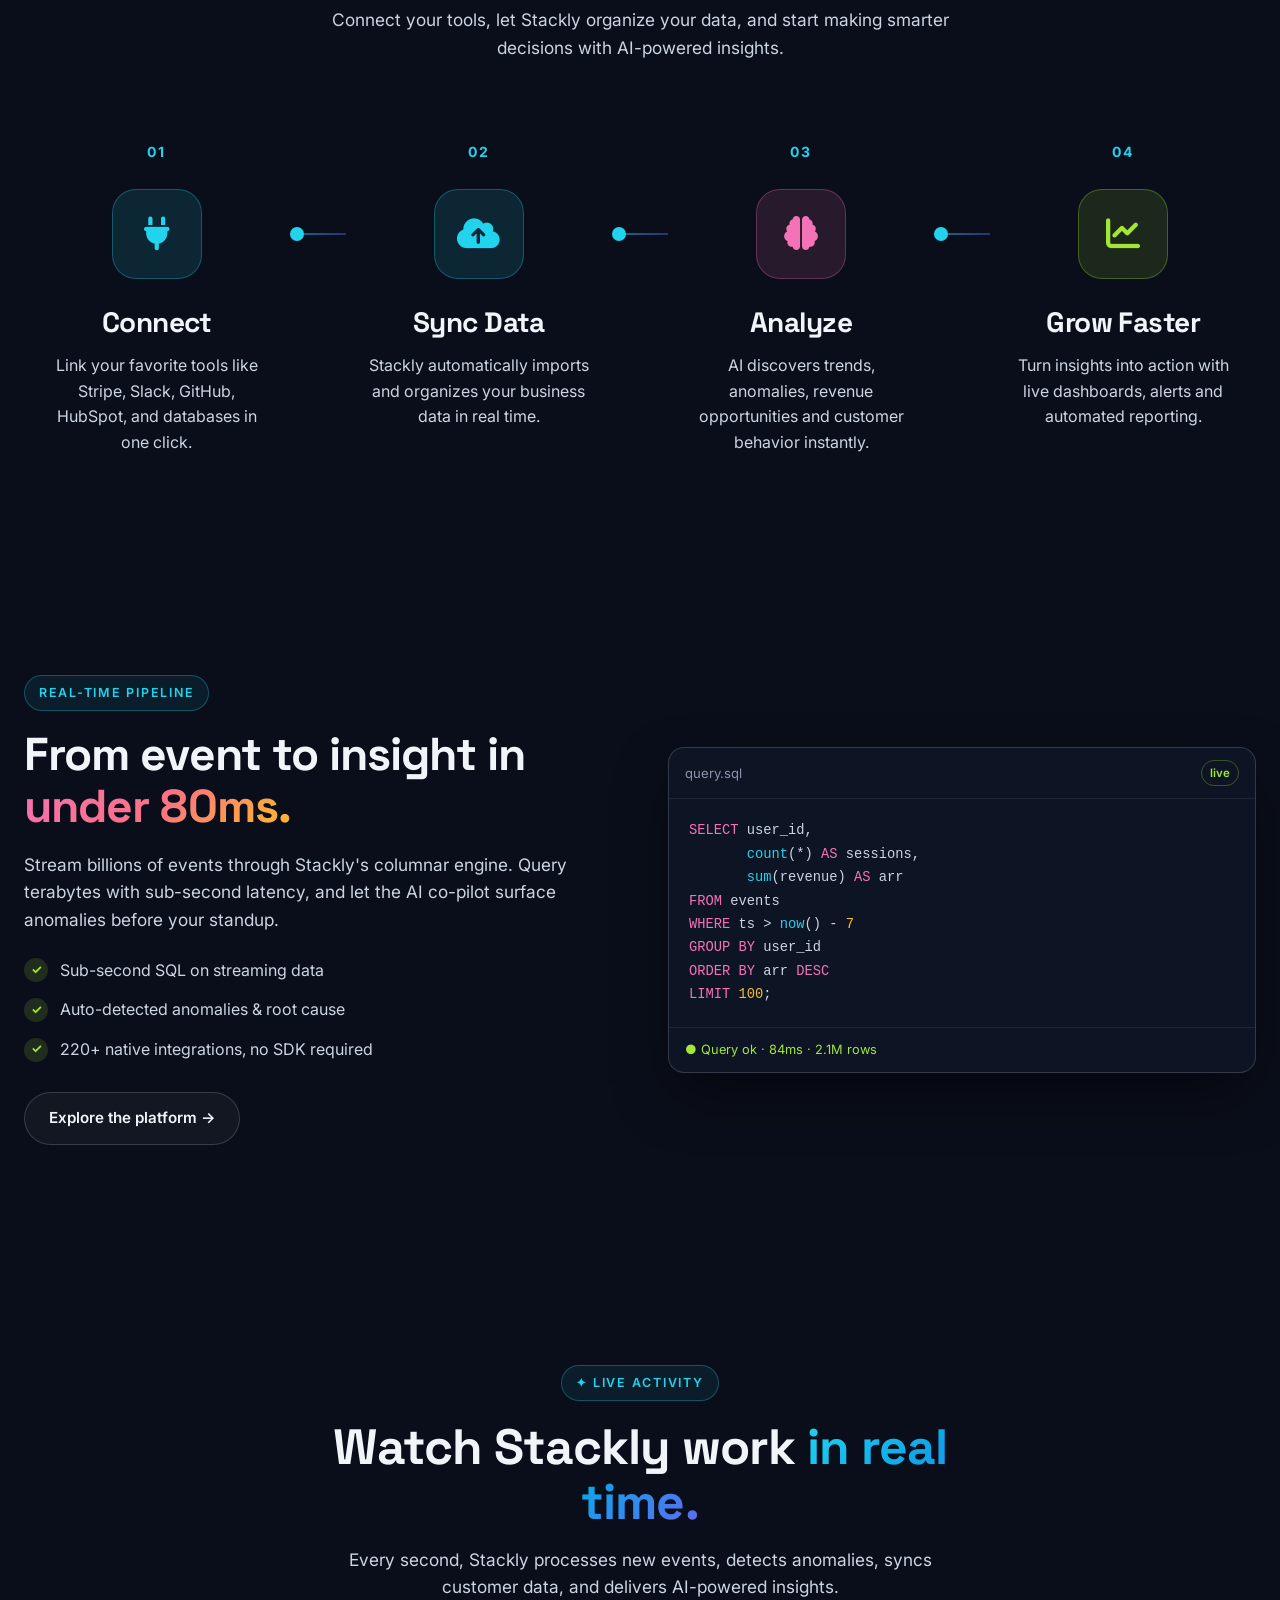
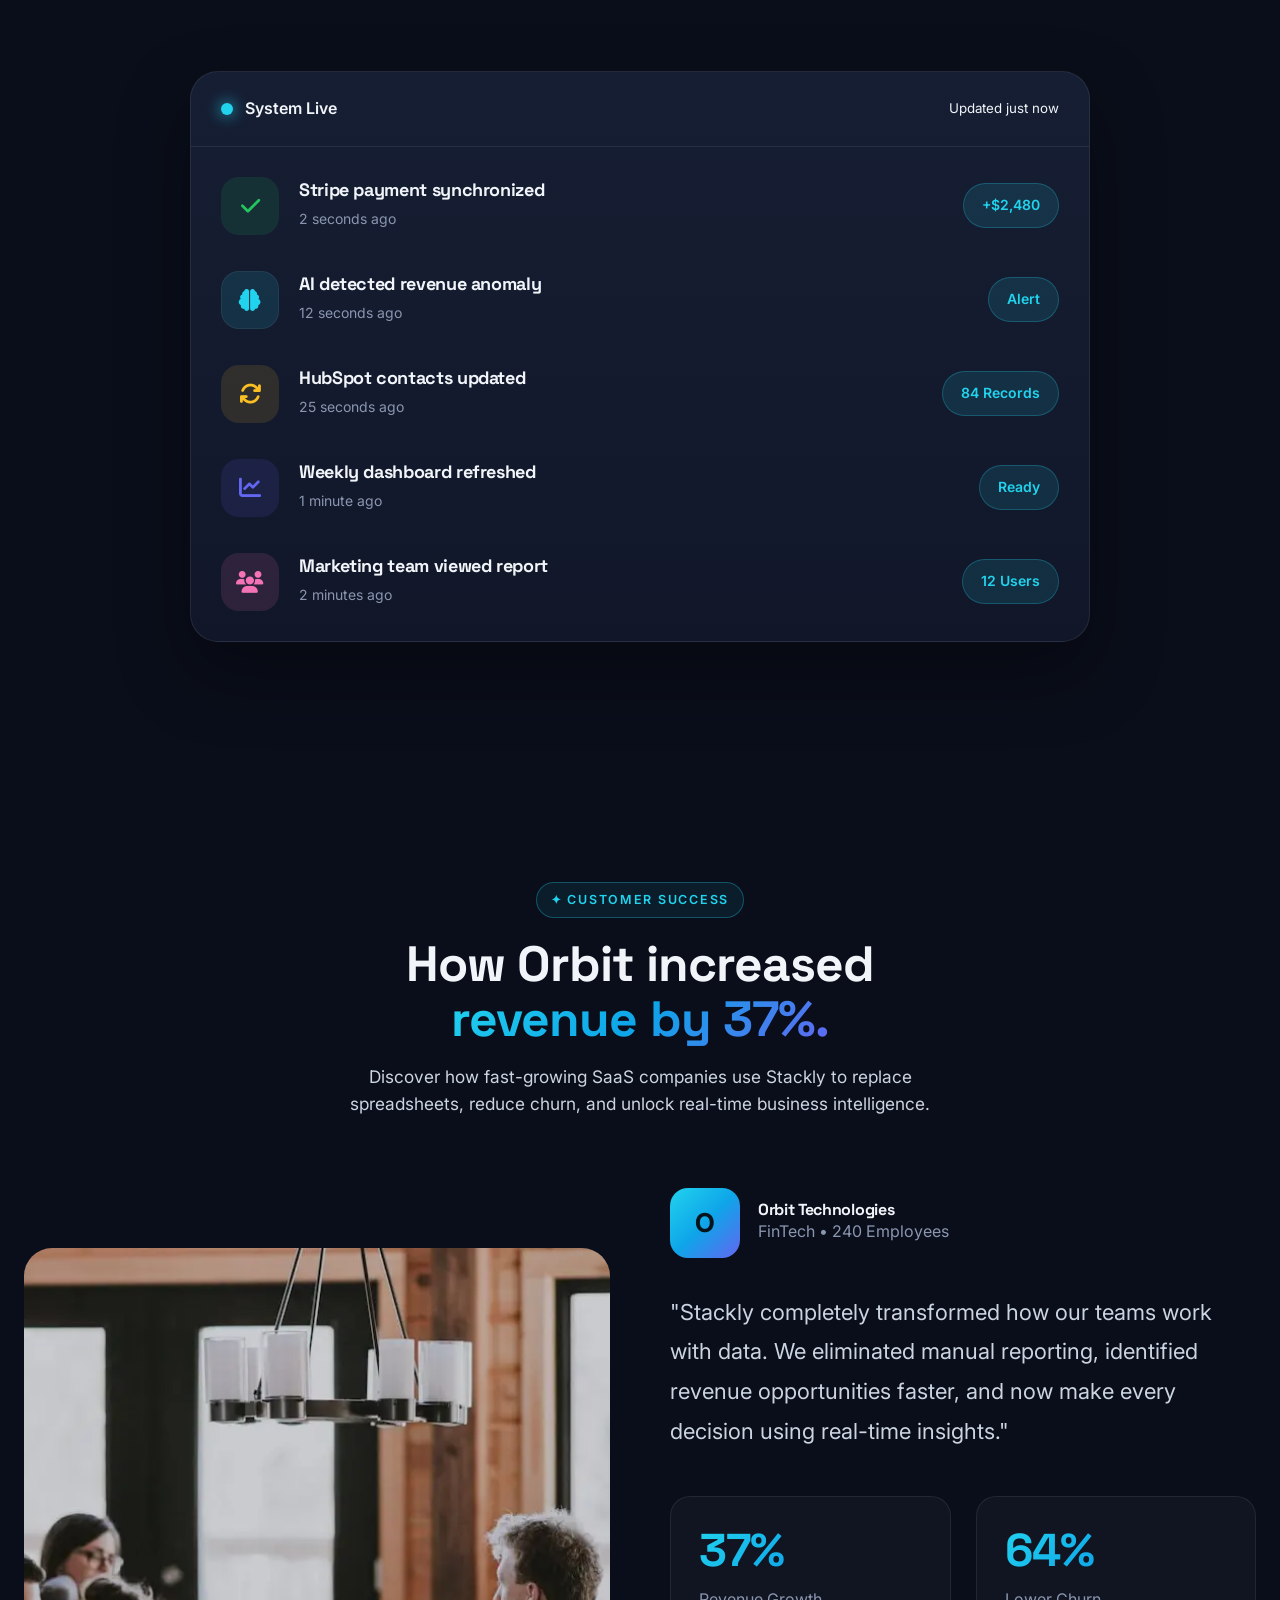
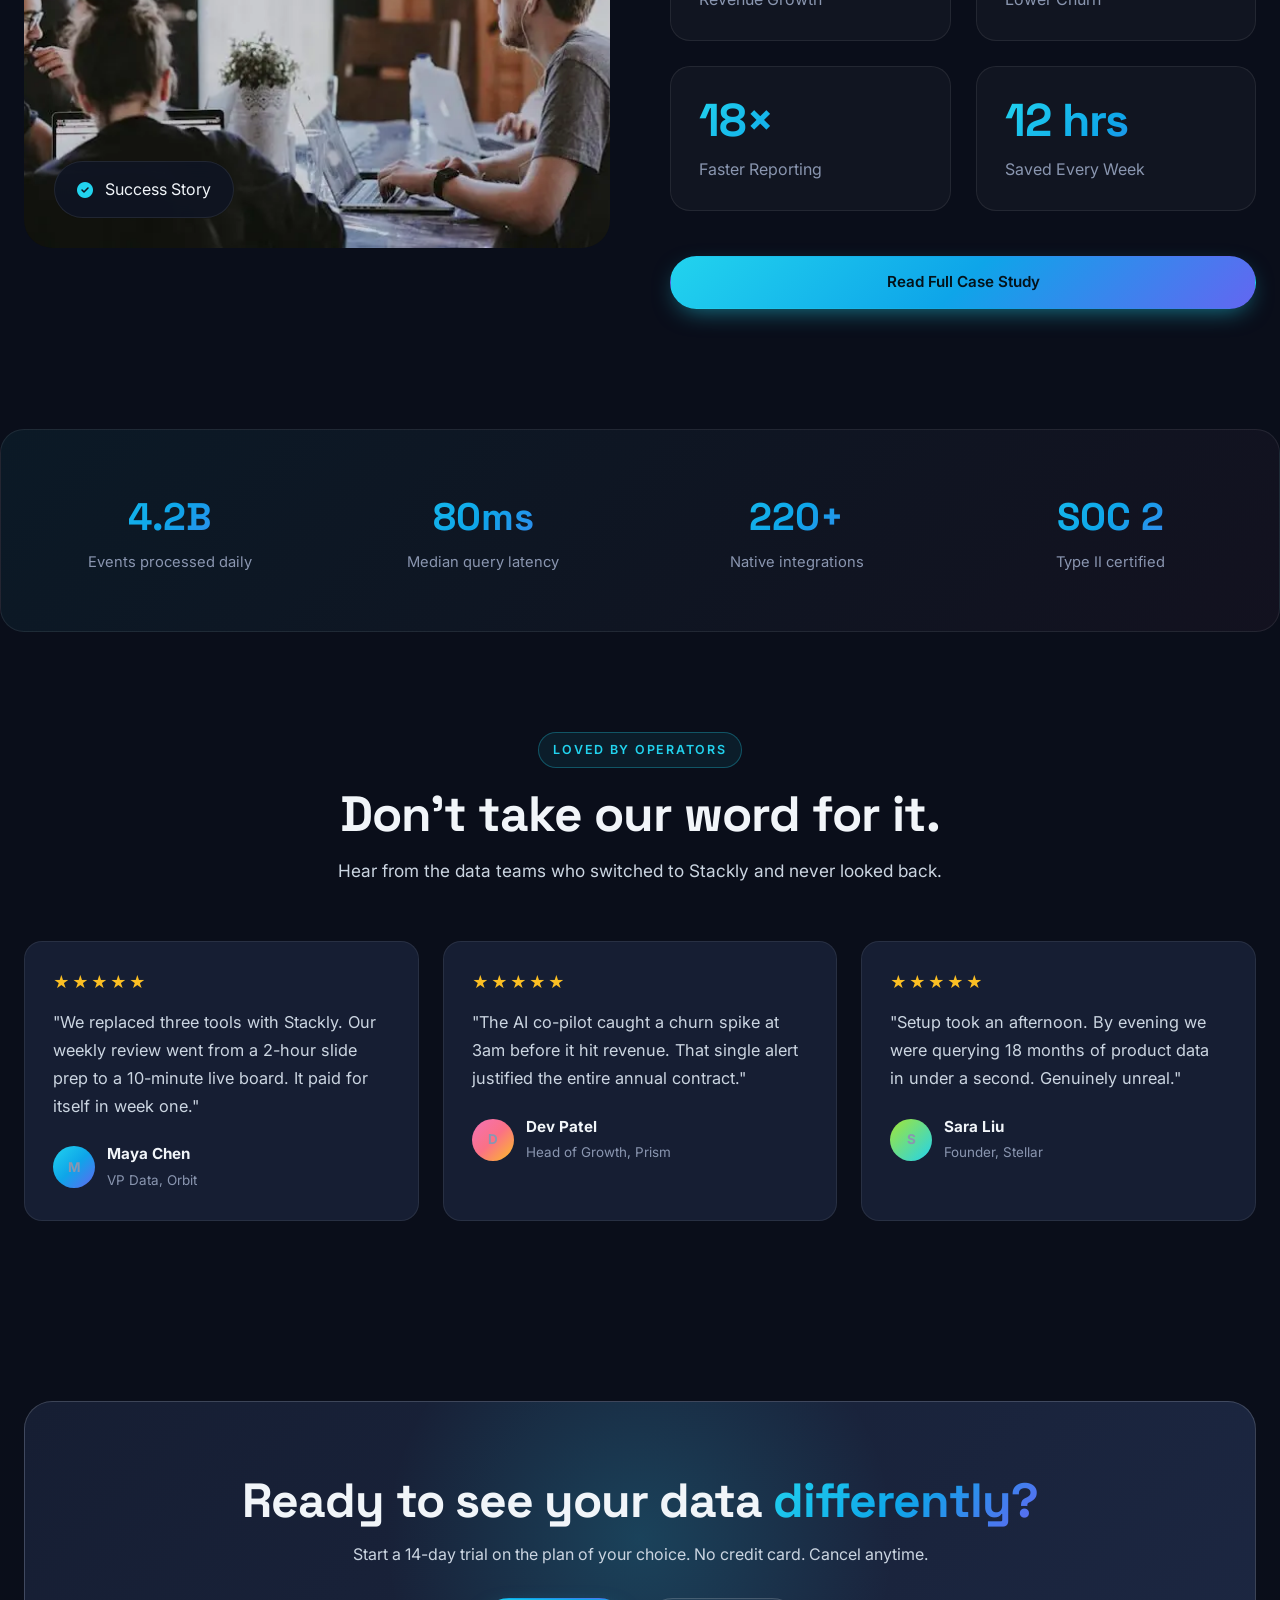
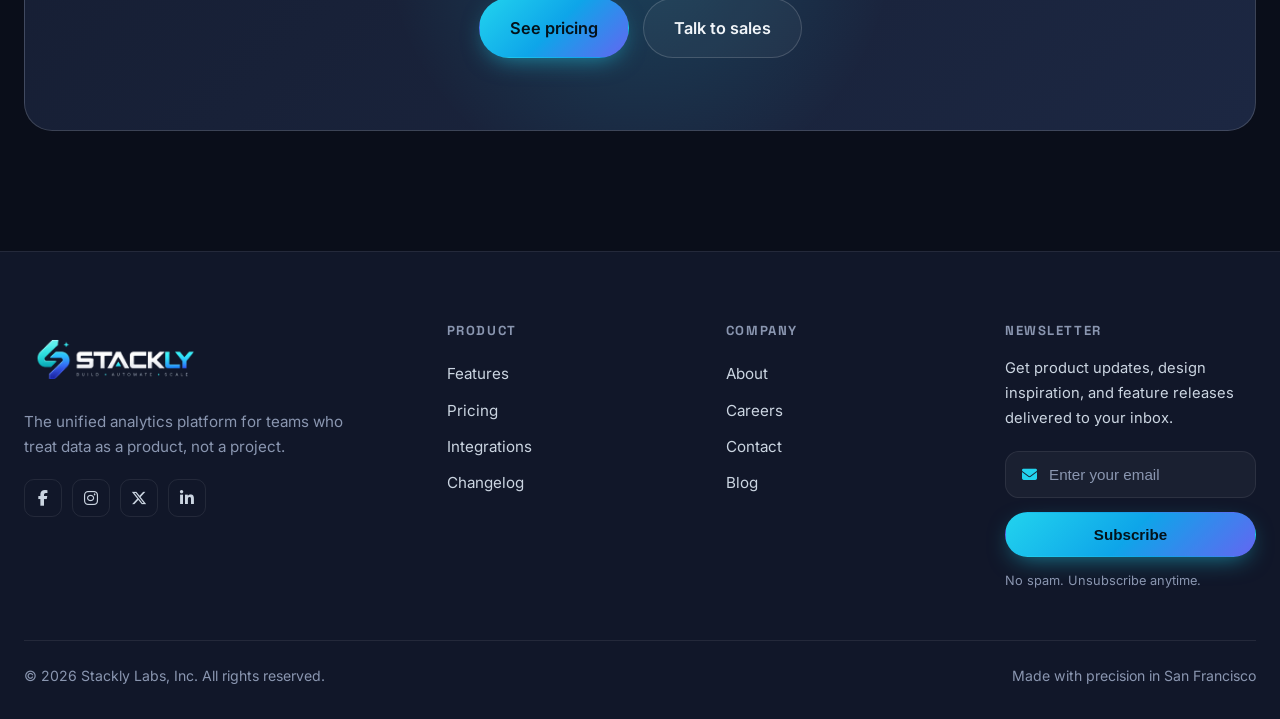
==== commit 4b986dcc: "bug-fixes1" ====
--- a/index.html
+++ b/index.html
@@ -80,8 +80,8 @@
         <h1 class="reveal d1">Analytics that <span class="grad-text">actually move</span> your metrics.</h1>
         <p class="reveal d2">Stackly unifies product, revenue, and customer data into one live picture — so your team stops guessing and starts shipping decisions backed by numbers.</p>
         <div class="hero-cta reveal d3">
-          <a href="pricing.html" class="btn btn-primary btn-lg">Start 14-day trial</a>
-          <a href="features.html" class="btn btn-ghost btn-lg">▶ Watch demo</a>
+          <a href="error.html" class="btn btn-primary btn-lg">Start 14-day trial</a>
+          <a href="error.html" class="btn btn-ghost btn-lg">▶ Watch demo</a>
         </div>
         <div class="hero-stats reveal d4">
           <div><strong>12k+</strong><span>Teams shipping</span></div>
@@ -121,8 +121,8 @@
             </div>
           </div>
         </div>
-        <div class="float-pill pill-1"><span style="background:#22d3ee"></span>New record · 2,401 events/s</div>
-        <div class="float-pill pill-2"><span style="background:#f472b6"></span>AI insight ready</div>
+        <!-- <div class="float-pill pill-1"><span style="background:#22d3ee"></span>New record · 2,401 events/s</div>
+        <div class="float-pill pill-2"><span style="background:#f472b6"></span>AI insight ready</div> -->
       </div>
     </div>
     <div class="marquee">
@@ -870,7 +870,7 @@
           <li><span class="check">✓</span> Auto-detected anomalies & root cause</li>
           <li><span class="check">✓</span> 220+ native integrations, no SDK required</li>
         </ul>
-        <a href="features.html" class="btn btn-ghost">Explore the platform →</a>
+        <a href="error.html" class="btn btn-ghost">Explore the platform →</a>
       </div>
       <div class="split-visual reveal d2">
         <div class="code-card">
@@ -1204,8 +1204,8 @@
         <h2>Ready to see your data <span class="grad-text">differently?</span></h2>
         <p>Start a 14-day trial on the plan of your choice. No credit card. Cancel anytime.</p>
         <div class="cta-actions">
-          <a href="pricing.html" class="btn btn-primary btn-lg">See pricing</a>
-          <a href="contact.html" class="btn btn-ghost btn-lg">Talk to sales</a>
+          <a href="error.html" class="btn btn-primary btn-lg">See pricing</a>
+          <a href="error.html" class="btn btn-ghost btn-lg">Talk to sales</a>
         </div>
       </div>
     </div>
--- a/css/common.css
+++ b/css/common.css
@@ -27,7 +27,7 @@
 
   --radius: 18px;
   --radius-sm: 12px;
-  --max: 1200px;
+  --max: 1350px;
 
   --font: 'Inter', -apple-system, BlinkMacSystemFont, 'Segoe UI', Roboto, sans-serif;
   --font-display: 'Space Grotesk', 'Inter', sans-serif;
--- a/css/home.css
+++ b/css/home.css
@@ -130,6 +130,177 @@
 }
 .logo-item:hover { color: var(--text); border-color: var(--border-strong); transform: translateY(-4px); }
 
+/* ===========================
+        LOGOS SECTION
+=========================== */
+
+.logos{
+    position:relative;
+    padding:90px 0;
+    overflow:hidden;
+}
+
+.logos::before{
+    content:"";
+    position:absolute;
+    width:320px;
+    height:320px;
+    left:-120px;
+    top:-120px;
+    /* background:radial-gradient(circle,#22d3ee55,transparent 70%); */
+    filter:blur(40px);
+}
+
+.logos::after{
+    content:"";
+    position:absolute;
+    width:320px;
+    height:320px;
+    right:-120px;
+    bottom:-120px;
+    /* background:radial-gradient(circle,#6366f155,transparent 70%); */
+    filter:blur(40px);
+}
+
+.logos-title{
+    text-align:center;
+    color:var(--text-muted);
+    font-size:.9rem;
+    letter-spacing:.18em;
+    text-transform:uppercase;
+    margin-bottom:45px;
+}
+
+.logo-grid{
+    display:grid;
+    grid-template-columns:repeat(6,1fr);
+    gap:22px;
+}
+
+.logo-item{
+    position:relative;
+    display:grid;
+    place-items:center;
+
+    padding:24px;
+
+    border-radius:18px;
+
+    font-family:var(--font-display);
+    font-weight:700;
+    font-size:1.08rem;
+
+    color:#fff;
+
+    overflow:hidden;
+
+    transition:.35s;
+}
+
+/* Different Gradient for Every Card */
+
+.logo-item:nth-child(1){
+    background:linear-gradient(135deg,#06b6d4,#3b82f6);
+}
+
+.logo-item:nth-child(2){
+    background:linear-gradient(135deg,#8b5cf6,#ec4899);
+}
+
+.logo-item:nth-child(3){
+    background:linear-gradient(135deg,#22c55e,#06b6d4);
+}
+
+.logo-item:nth-child(4){
+    background:linear-gradient(135deg,#f59e0b,#ef4444);
+}
+
+.logo-item:nth-child(5){
+    background:linear-gradient(135deg,#14b8a6,#6366f1);
+}
+
+.logo-item:nth-child(6){
+    background:linear-gradient(135deg,#ec4899,#8b5cf6);
+}
+
+/* Shine Effect */
+
+.logo-item::before{
+
+    content:"";
+
+    position:absolute;
+
+    top:-120%;
+
+    left:-40%;
+
+    width:40%;
+
+    height:300%;
+
+    background:rgba(255,255,255,.25);
+
+    transform:rotate(25deg);
+
+    transition:.6s;
+
+}
+
+.logo-item:hover::before{
+
+    left:120%;
+
+}
+
+.logo-item:hover{
+
+    transform:translateY(-8px) scale(1.05);
+
+    box-shadow:
+    0 15px 40px rgba(0,0,0,.35),
+    0 0 30px rgba(34,211,238,.35);
+
+}
+
+.logo-item:hover{
+
+    letter-spacing:1px;
+
+}
+
+/* Responsive */
+
+@media(max-width:1100px){
+
+.logo-grid{
+
+    grid-template-columns:repeat(3,1fr);
+
+}
+
+}
+
+@media(max-width:700px){
+
+.logo-grid{
+
+    grid-template-columns:repeat(2,1fr);
+
+}
+
+}
+
+@media(max-width:480px){
+
+.logo-grid{
+
+    grid-template-columns:1fr;
+
+}
+
+}
+
 /* Split */
 .split-inner { display: grid; grid-template-columns: 1fr 1fr; gap: 56px; align-items: center; }
 .split-copy h2 { font-size: clamp(1.9rem, 3.6vw, 2.9rem); margin: 18px 0 18px; }
@@ -569,6 +740,76 @@
 
 }
 
+/*====================================
+        MOBILE
+====================================*/
+
+@media (max-width:600px){
+
+.network{
+    width:300px;
+    height:300px;
+}
+
+.pulse{
+    width:110px;
+    height:110px;
+}
+
+.core{
+    width:80px;
+    height:80px;
+    font-size:14px;
+}
+
+.core i{
+    font-size:20px;
+}
+
+.tool{
+    padding:8px 12px;
+    font-size:11px;
+    border-radius:30px;
+}
+
+.tool1{
+    top:0;
+    left:50%;
+    transform:translateX(-50%);
+}
+
+.tool2{
+    top:55px;
+    right:-5px;
+}
+
+.tool3{
+    bottom:95px;
+    right:-5%;
+}
+
+.tool4{
+    bottom:0;
+    left:50%;
+    transform:translateX(-50%);
+}
+
+.tool5{
+    top:55px;
+    left:-5px;
+}
+
+.tool6{
+    bottom:55px;
+    left:-5px;
+}
+
+.problem-stats{
+    grid-template-columns:1fr;
+}
+
+}
+
 /*==============================
         BENTO GRID
 ==============================*/
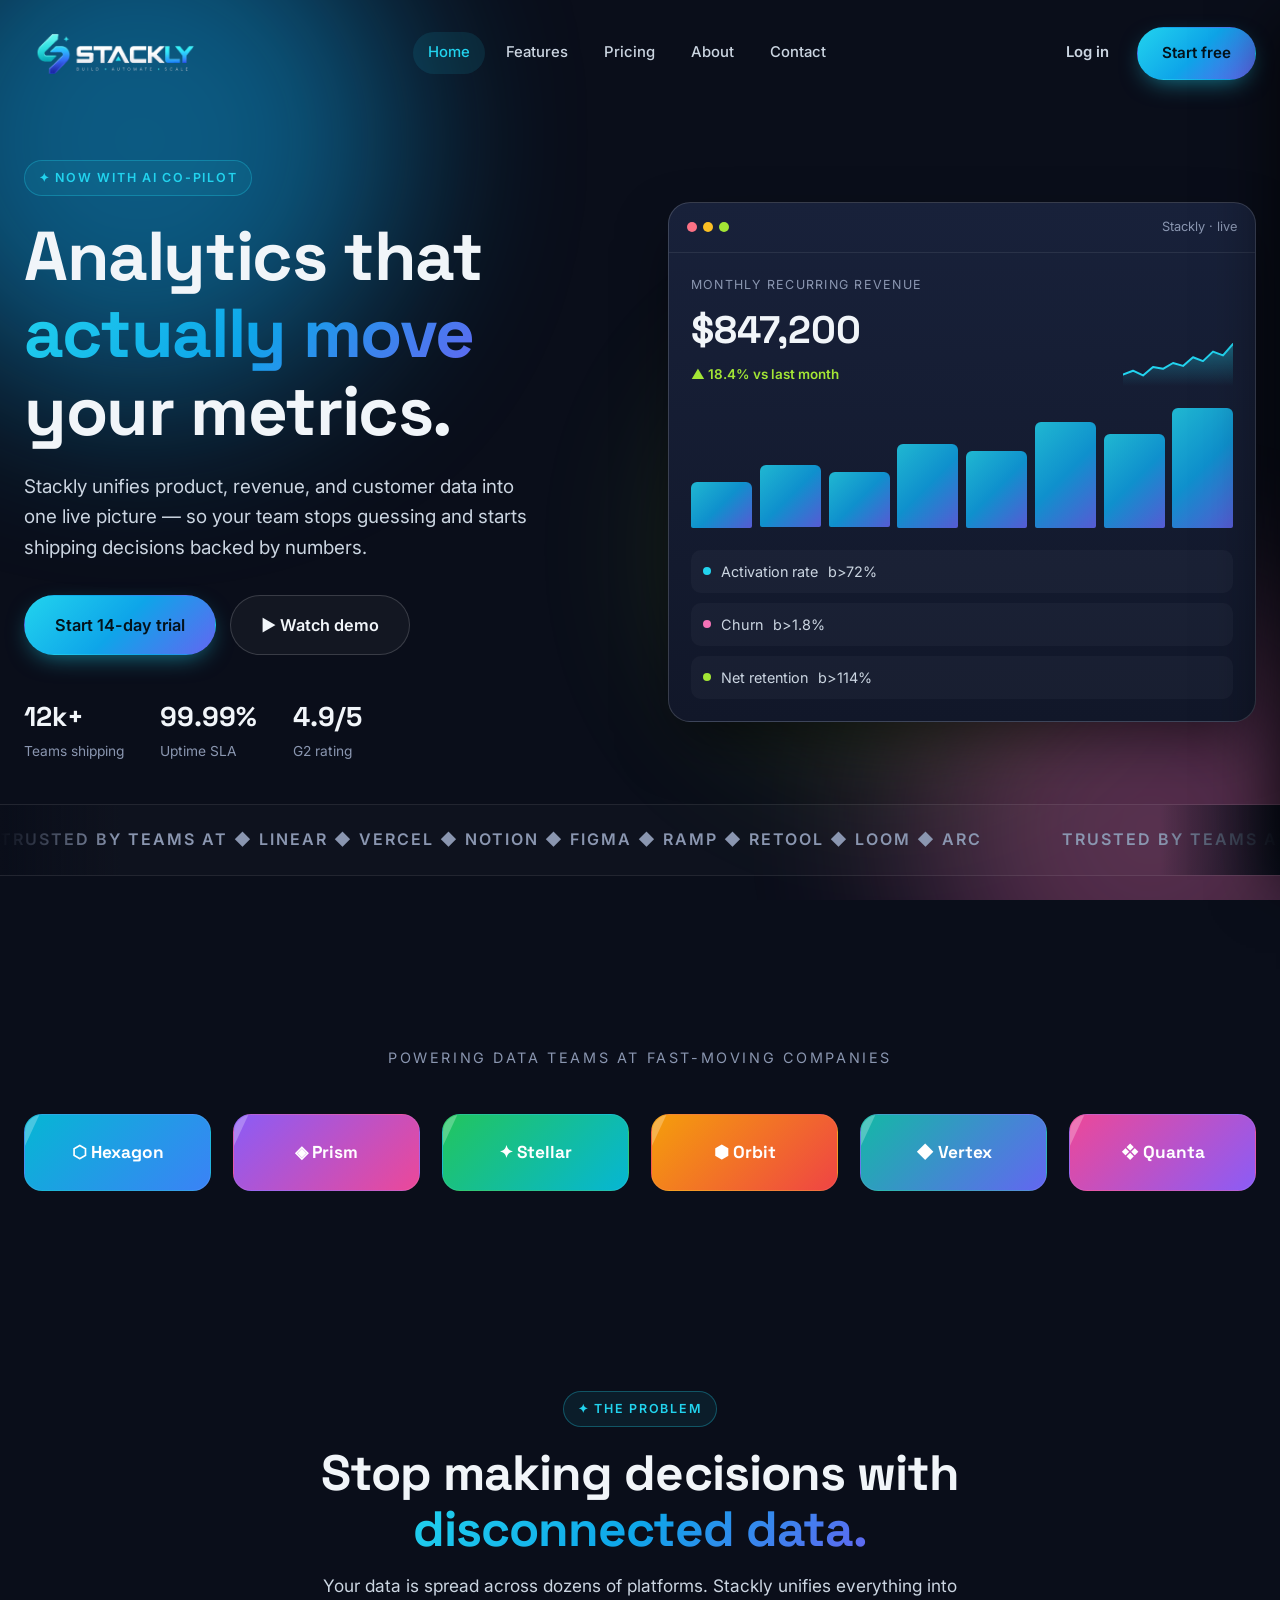
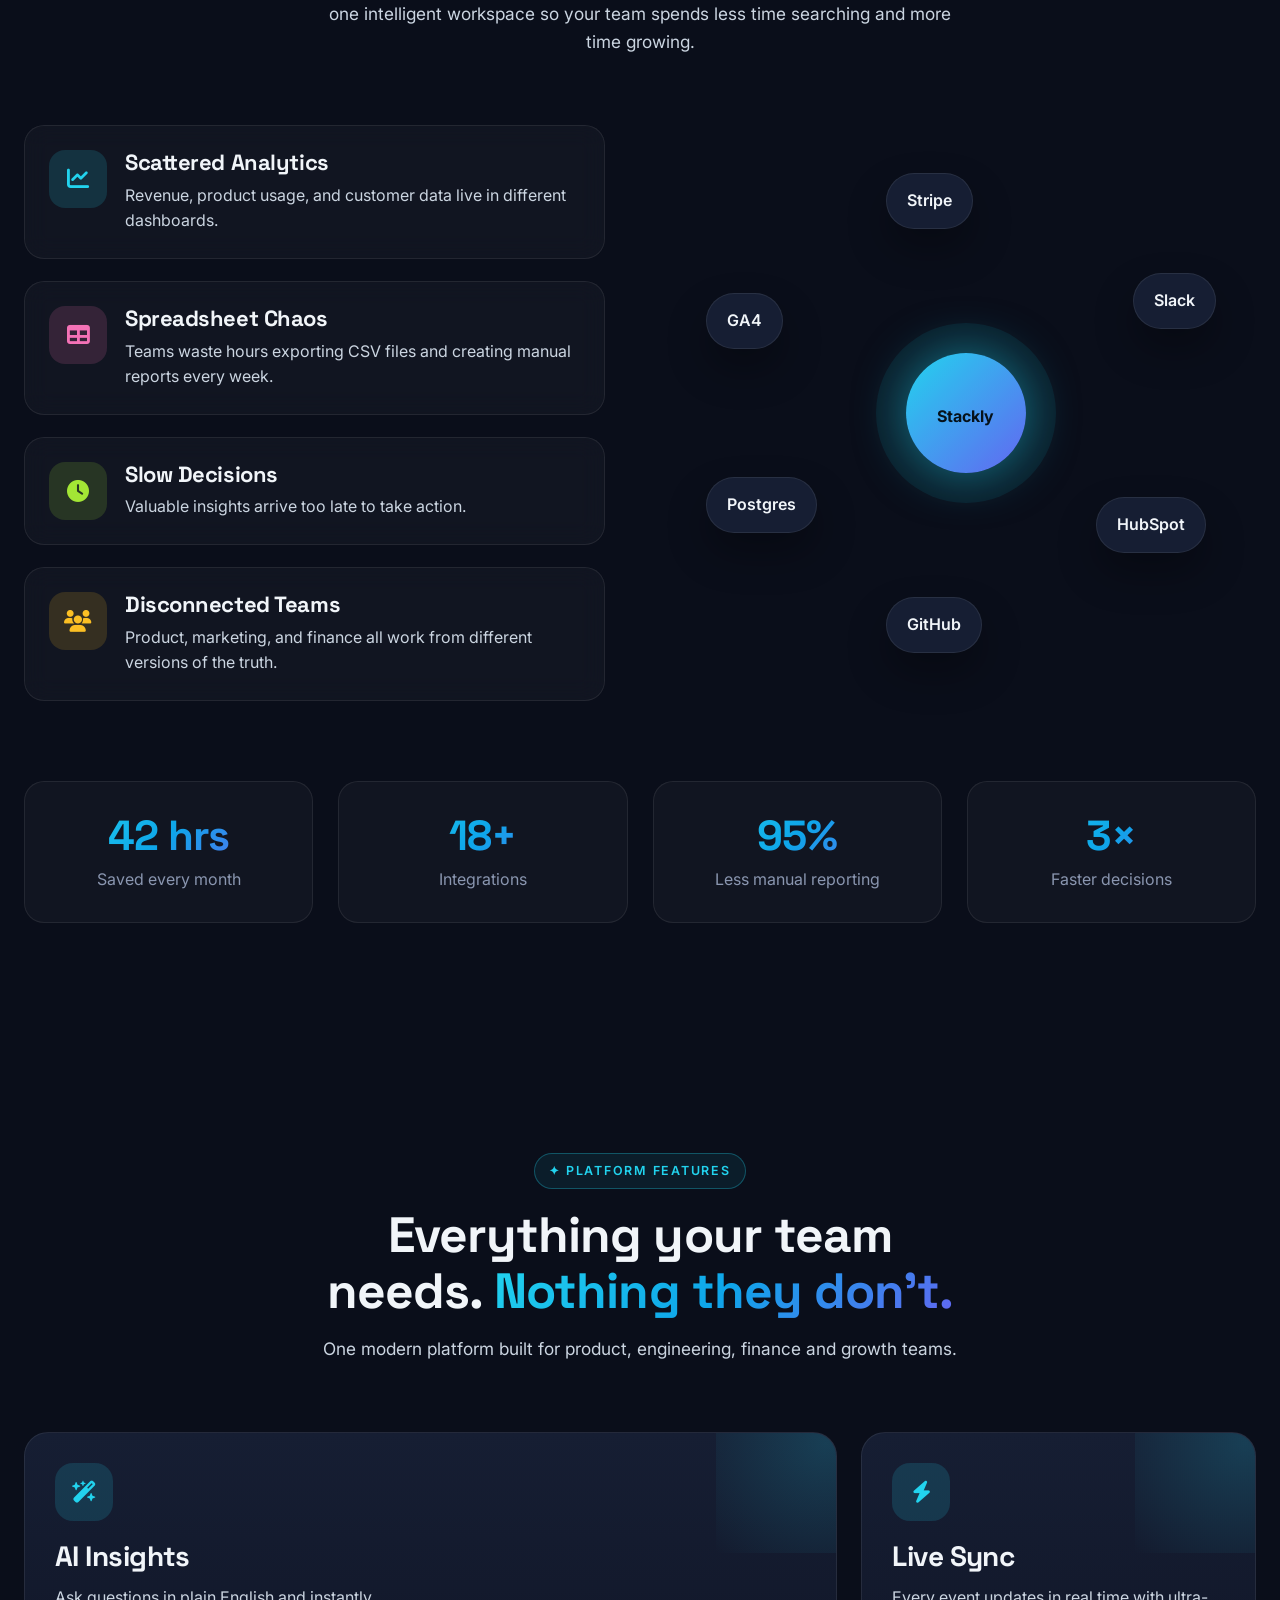
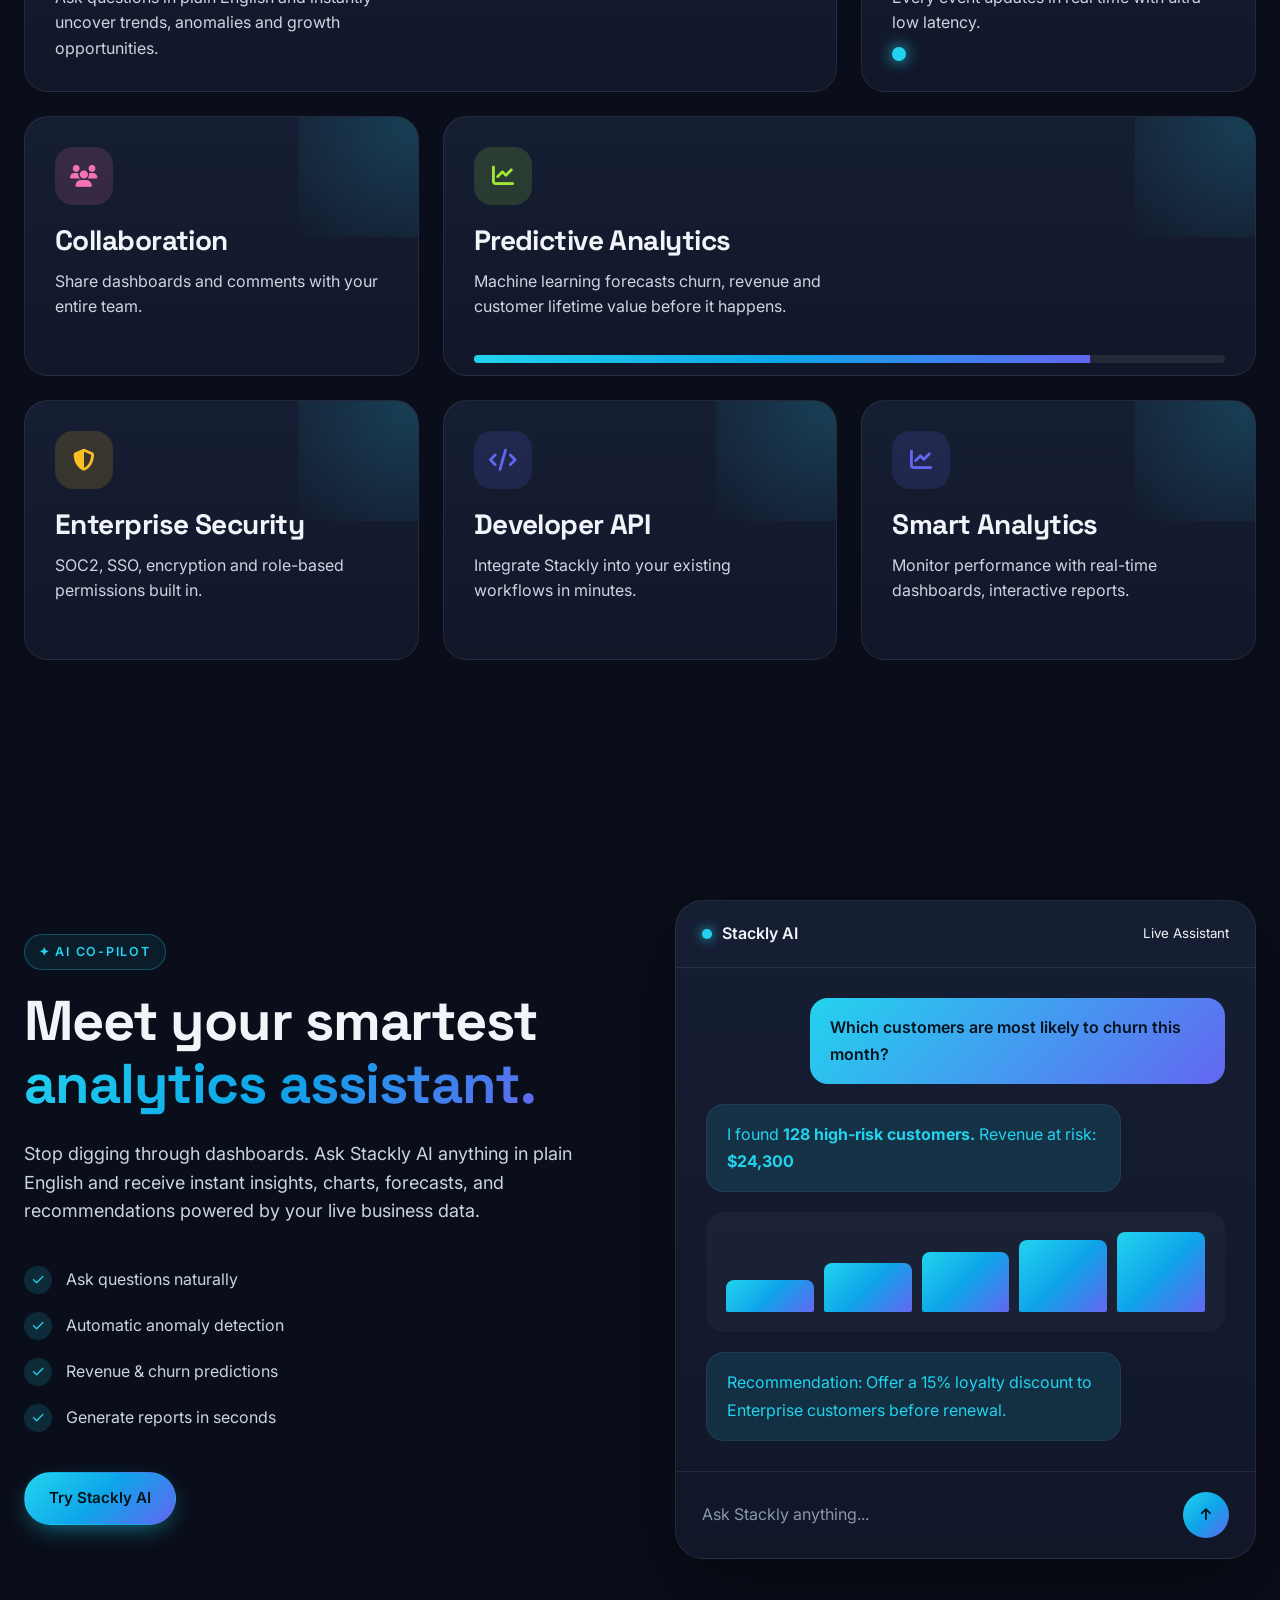
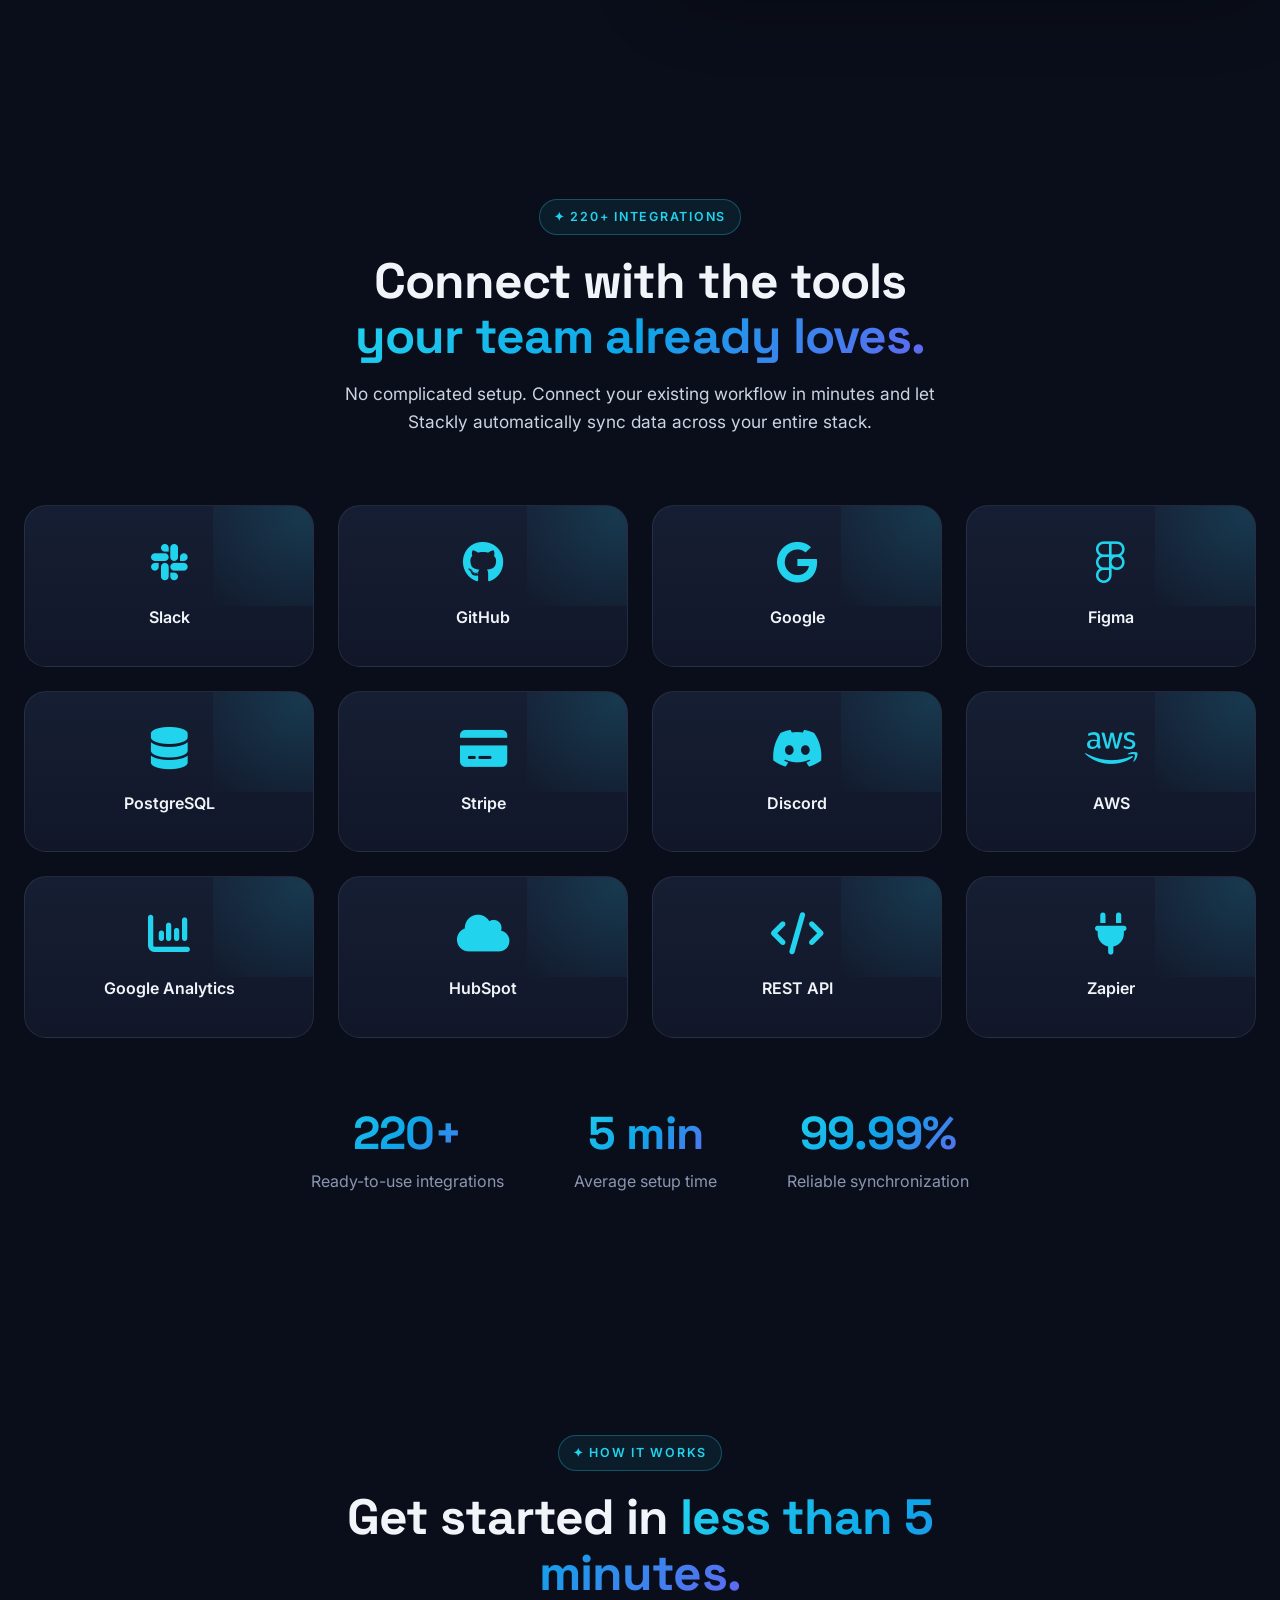
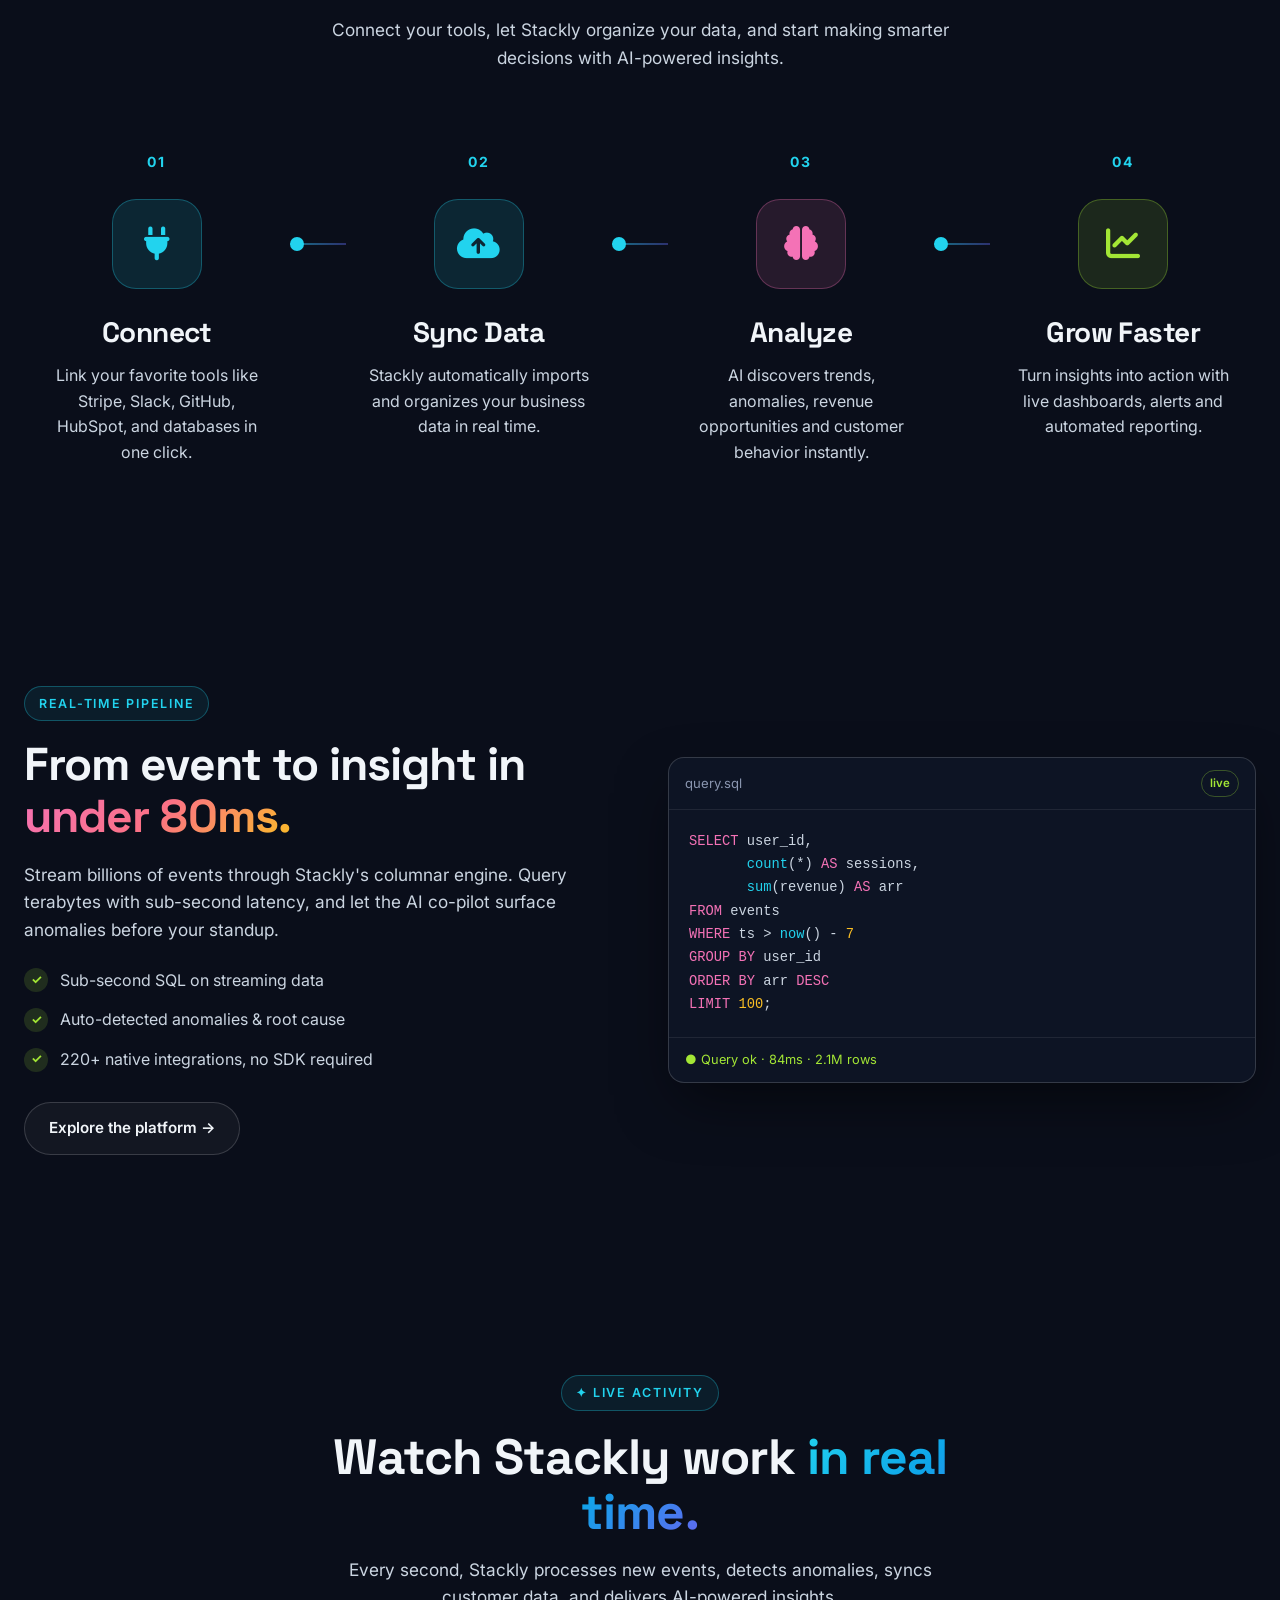
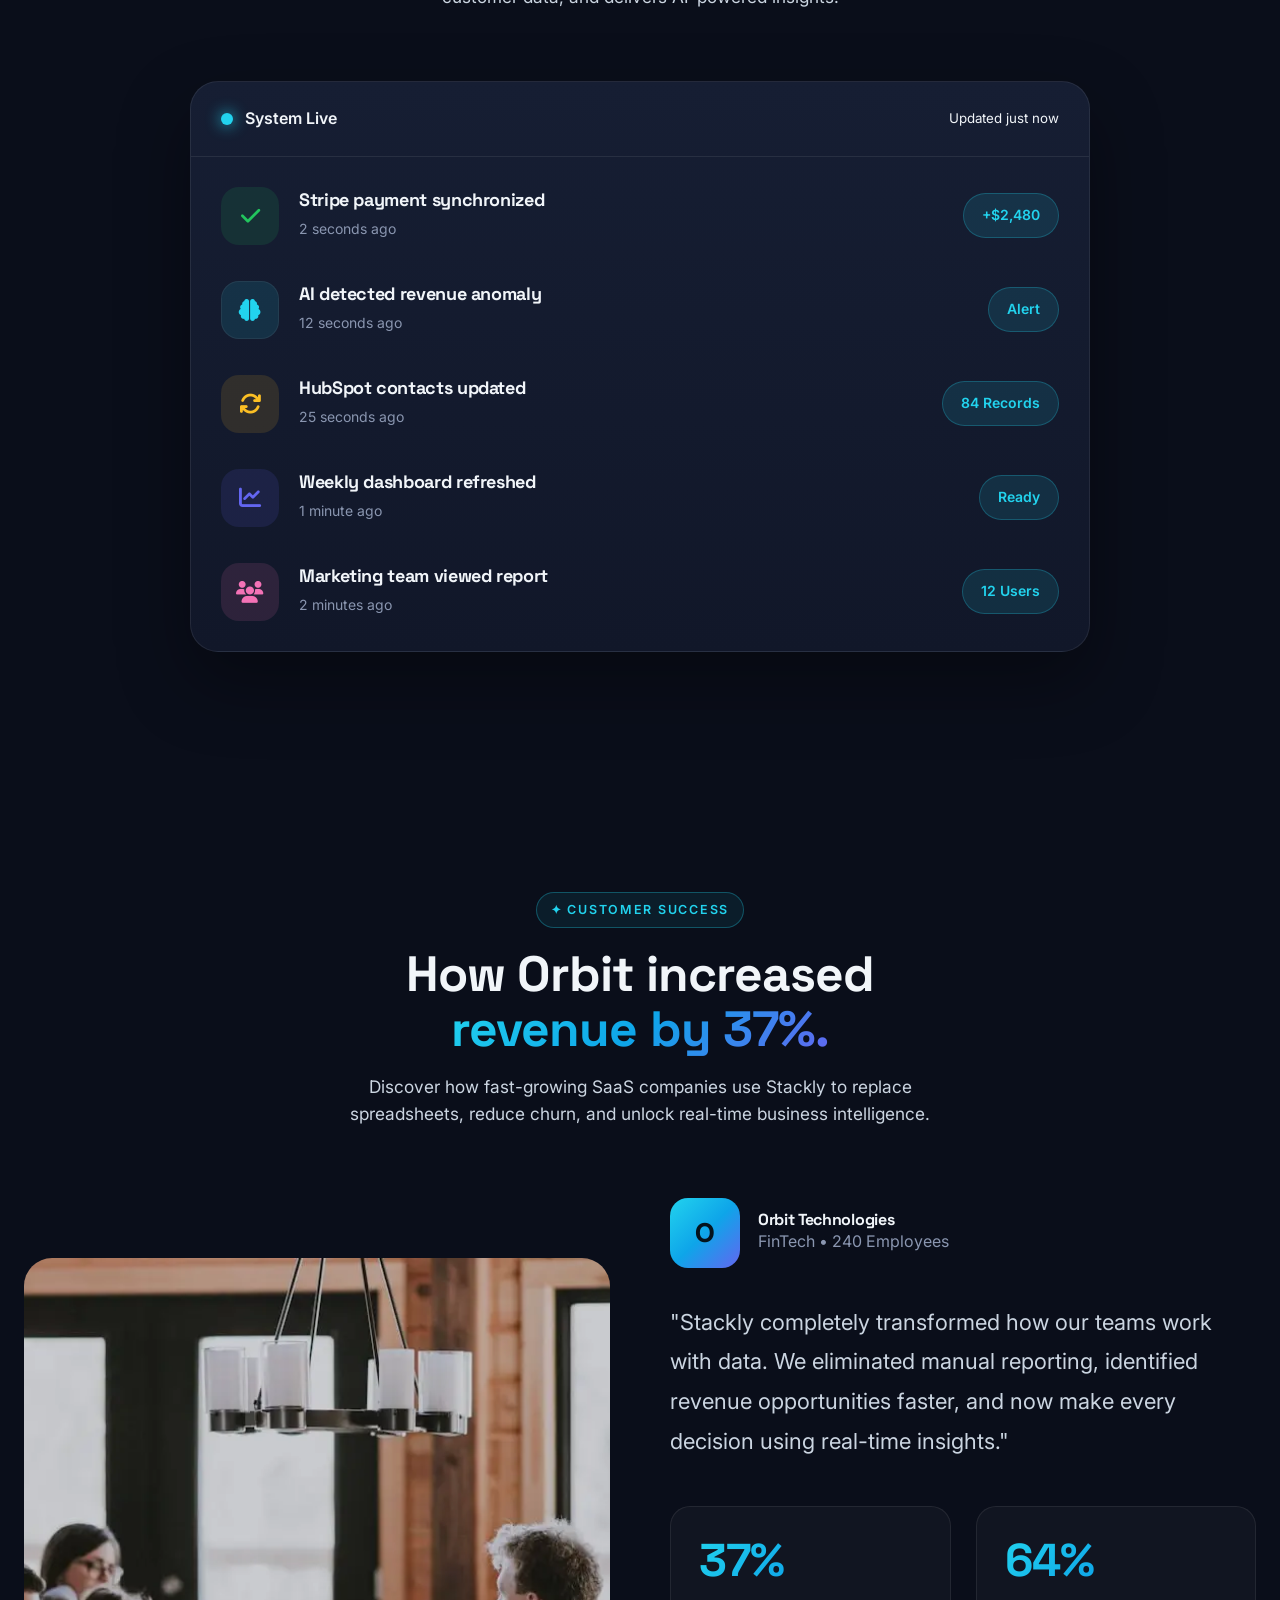
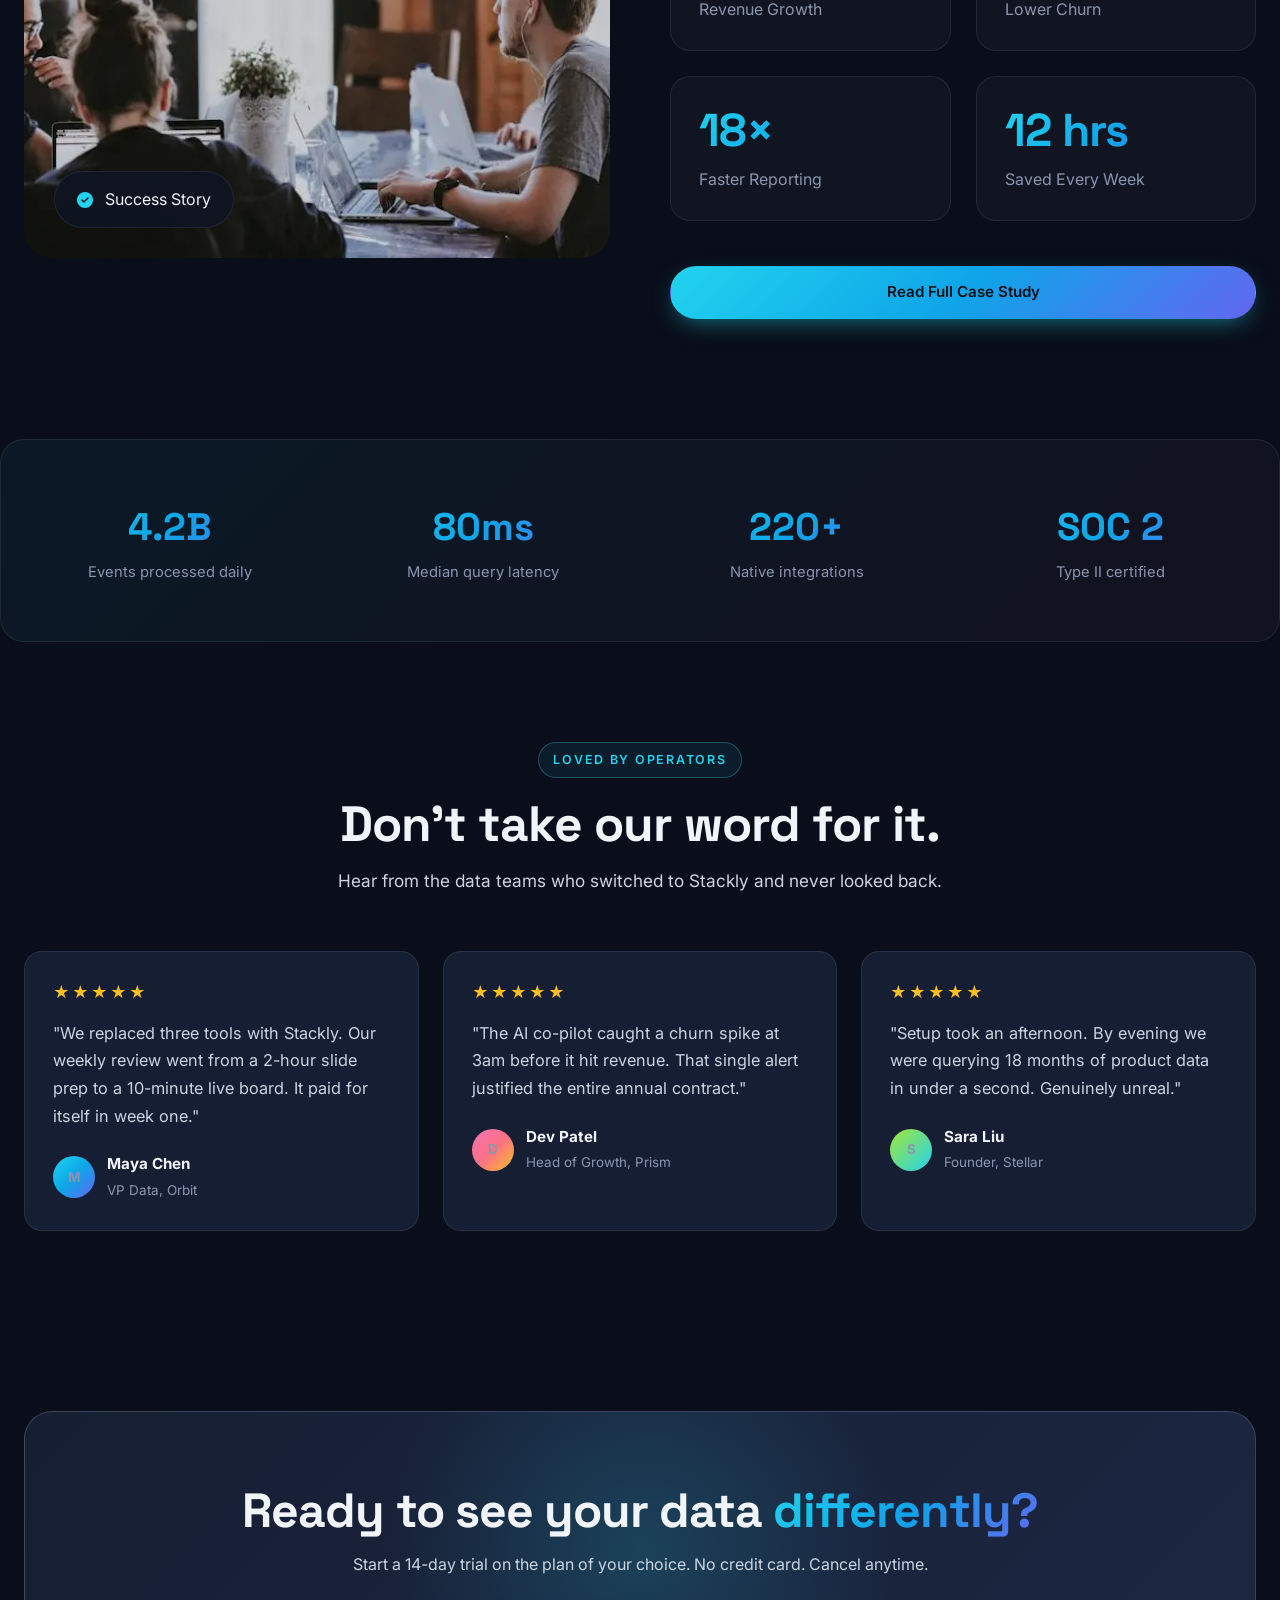
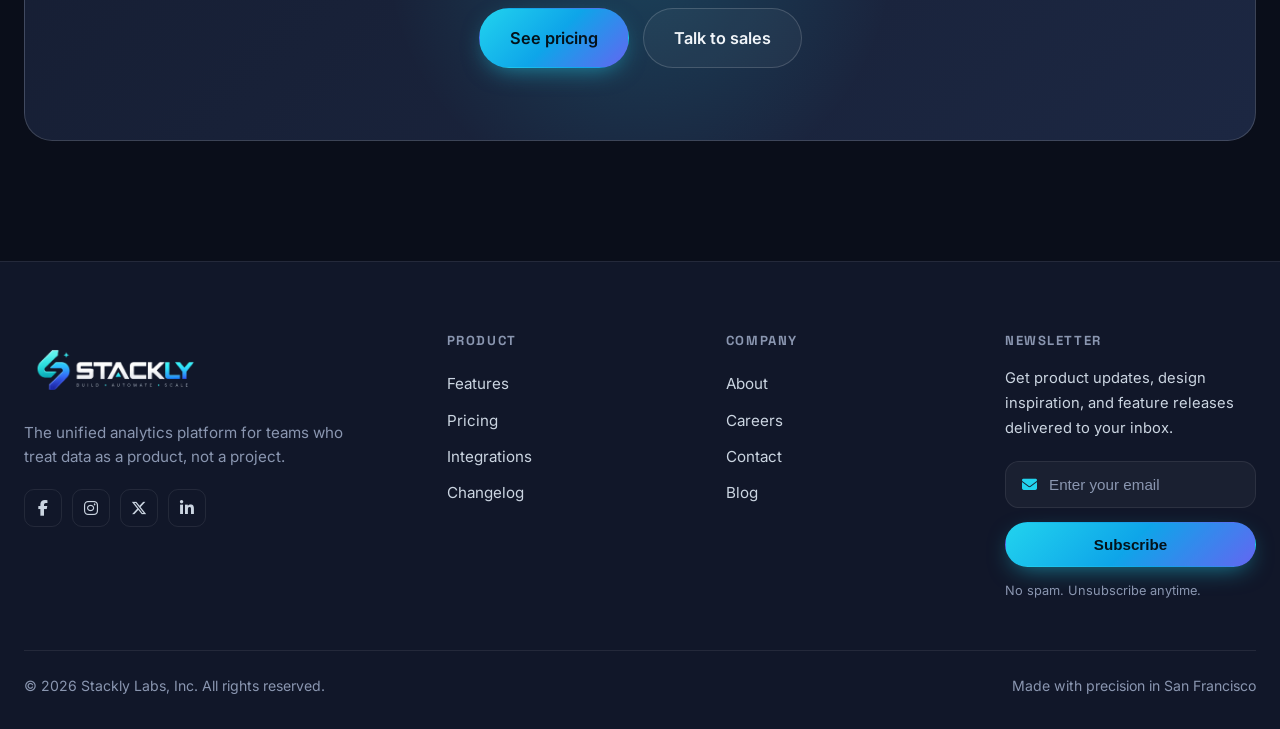
==== commit f2f081d0: "bug-fix2" ====
--- a/index.html
+++ b/index.html
@@ -126,10 +126,18 @@
       </div>
     </div>
     <div class="marquee">
-      <div class="marquee-track">
-        <span>Trusted by teams at ◆ Linear ◆ Vercel ◆ Notion ◆ Figma ◆ Ramp ◆ Retool ◆ Loom ◆ Arc ◆ Linear ◆ Vercel ◆ Notion ◆ Figma ◆ Ramp ◆ Retool ◆ Loom ◆ Arc</span>
-      </div>
-    </div>
+    <div class="marquee-track">
+
+        <span>
+            Trusted by teams at ◆ Linear ◆ Vercel ◆ Notion ◆ Figma ◆ Ramp ◆ Retool ◆ Loom ◆ Arc
+        </span>
+
+        <span>
+            Trusted by teams at ◆ Linear ◆ Vercel ◆ Notion ◆ Figma ◆ Ramp ◆ Retool ◆ Loom ◆ Arc
+        </span>
+
+    </div>
+</div>
   </section>
 
   <!-- LOGOS -->
--- a/css/home.css
+++ b/css/home.css
@@ -101,17 +101,76 @@
 .pill-2 { bottom: 14%; right: -22px; animation: float 7s ease-in-out infinite reverse; }
 
 /* Marquee */
-.marquee {
-  margin-top: 40px;
-  border-top: 1px solid var(--border);
-  border-bottom: 1px solid var(--border);
-  padding: 18px 0;
-  overflow: hidden;
-  background: rgba(255,255,255,0.02);
-}
-.marquee-track { display: flex; white-space: nowrap; animation: scroll 28s linear infinite; }
-.marquee-track span { font-size: 0.92rem; color: var(--text-muted); letter-spacing: 0.08em; }
-@keyframes scroll { from { transform: translateX(0) } to { transform: translateX(-50%) } }
+/*==============================
+        MARQUEE
+==============================*/
+
+.marquee{
+    position:relative;
+    overflow:hidden;
+    padding:22px 0;
+    margin-top:40px;
+
+    border-top:1px solid var(--border);
+    border-bottom:1px solid var(--border);
+
+    background:rgba(255,255,255,.02);
+}
+
+.marquee::before,
+.marquee::after{
+    content:"";
+    position:absolute;
+    top:0;
+    width:120px;
+    height:100%;
+    z-index:2;
+    pointer-events:none;
+}
+
+.marquee::before{
+    left:0;
+    background:linear-gradient(to right,var(--bg),transparent);
+}
+
+.marquee::after{
+    right:0;
+    background:linear-gradient(to left,var(--bg),transparent);
+}
+
+.marquee-track{
+    display:flex;
+    width:max-content;
+    animation:marquee 25s linear infinite;
+}
+
+.marquee-track:hover{
+    animation-play-state:paused;
+}
+
+.marquee-track span{
+    flex-shrink:0;
+    padding-right:80px;
+
+    font-size:16px;
+    font-weight:600;
+    letter-spacing:2px;
+
+    color:var(--text-muted);
+    text-transform:uppercase;
+}
+
+@keyframes marquee{
+
+    from{
+        transform:translateX(0);
+    }
+
+    to{
+        transform:translateX(-50%);
+    }
+
+}
 
 /* Logos */
 .logos { padding: 70px 0; }
